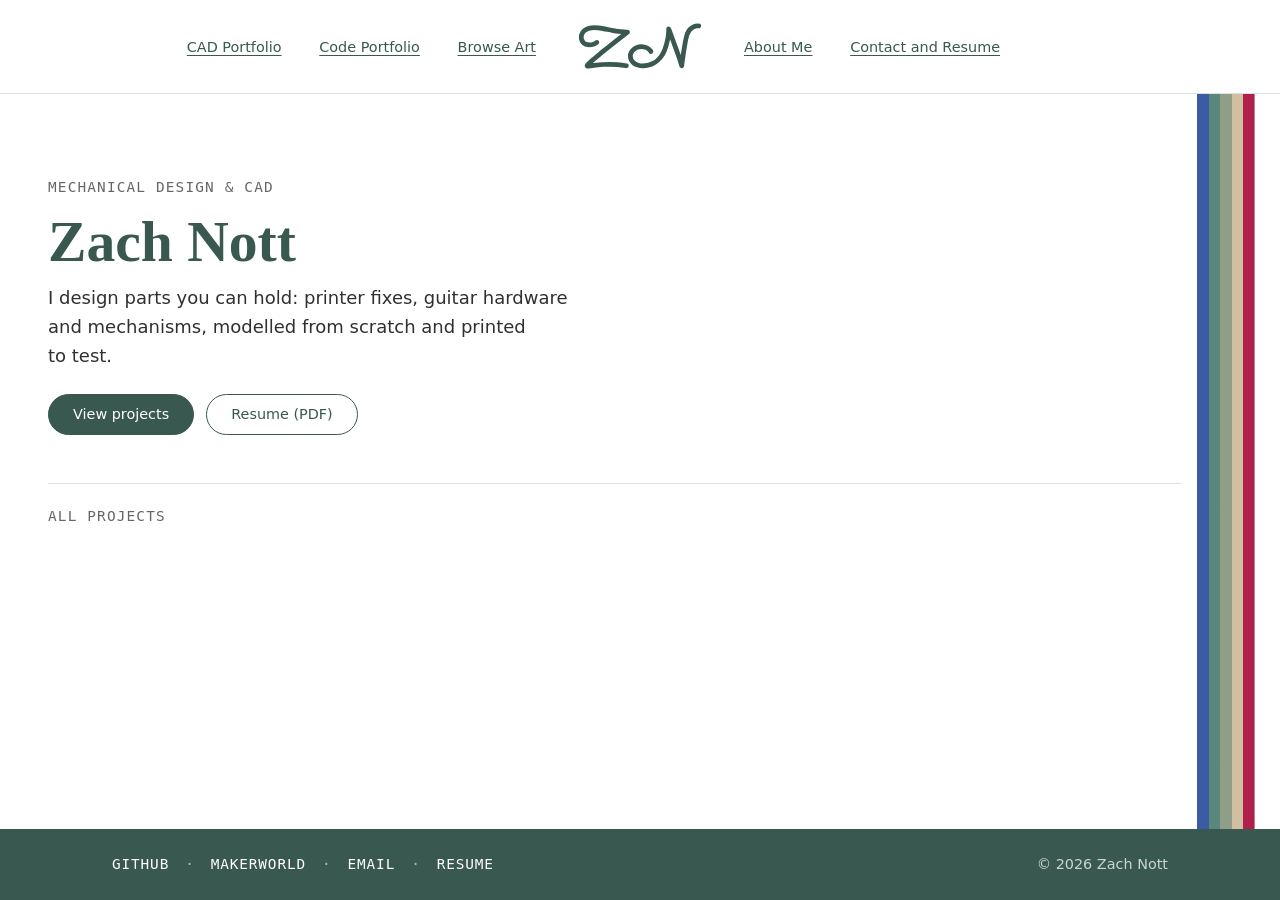
==== index.html @ ada39b6e "style: declutter footer, CAD entries, theme drum and code cards (D50)" ====
<!DOCTYPE html>

<html lang="en">
    <head>
        <meta charset="UTF-8">
        <meta name="viewport" content="width=device-width, initial-scale=1.0">
        <!-- CONTENT: the tab title and the text search engines and link previews show -->
        <title>Zach Nott · Mechanical Design &amp; CAD</title>
        <meta name="description" content="Portfolio of Zach Nott: CAD models, 3D-printed parts and mechanisms, from first sketch to printed part.">
        <!-- Staging (L1, D47): search engines skip the site until launch. Removing this line IS the launch (L3) -->
        <meta name="robots" content="noindex">
        <!-- The five stripes; an SVG icon stays sharp at any size and switches to greys in dark mode -->
        <link rel="icon" href="favicon.svg" type="image/svg+xml">
        <link rel="stylesheet" href="css/styles.css">
        <link rel="stylesheet" href="css/cardyles.css">
        <link rel="stylesheet" href="css/homyles.css">
        <script src="js/script.js" defer></script>
        <!-- datacript.js before homcript.js: deferred scripts run in this order -->
        <script src="js/datacript.js" defer></script>
        <script src="js/homcript.js" defer></script>
        <!-- No defer on purpose: it sets the saved theme before the page is drawn (no white flash) -->
        <script src="js/themcript.js"></script>
    </head>

    <body class="thehomepage">

        <div id="page" class="site">
            <a class="skip-link screen-reader-text" href="#content">Skip to content</a>
            <!-- Same header in index.html, projects.html, aboutme.html, contact.html, code.html and art.html: change all six together -->
            <header id="topbranch" class="site-header">
                <div class="site-branding">
                </div>

                <nav id="site-nav" class="main-nav wrapper" aria-label="Main">
                    <!-- Mobile menu button: hidden until js/script.js runs, so without JS the links just stay visible -->
                    <button id="menu-toggle" class="menu-toggle" type="button" aria-expanded="true" hidden>
                        <span aria-hidden="true">&#9776;</span> <span class="menu-word">Menu</span>
                    </button>

                    <!-- Left Side Of Header -->
                    <div class="header-column-left">
                        <ul class="header-left-list">
                            <li class="header-left-item" id="item-cad">
                                <a class="menu-link" href="projects.html">CAD Portfolio</a></li>
                            <li class="header-left-item" id="item-code">
                                <a class="menu-link" href="code.html">Code Portfolio</a></li>
                            <li class="header-left-item" id="item-art">
                                <a class="menu-link" href="art.html">Browse Art</a></li>
                        </ul>
                    </div>

                    <!-- Center Of Header -->
                    <!-- The logo is the Home link, so its alt text names where it goes, not what it looks like -->
                    <div class="header-column-center">
                        <a href="index.html" class="size-spacing-style-logo" aria-current="page">
                            <span class="header-center-logo-original-container">
                                <!-- The logo is one file: replace assets/images/logo.svg to change it on every page.
                                     width/height reserve its space while it loads -->
                                <img src="assets/images/logo.svg" alt="Home" width="128" height="48">
                            </span>
                        </a>
                    </div>

                    <!-- Right Side Of Header -->
                    <div class="header-column-right">
                        <div class="inner-menu">
                            <div id="primary-nav" class="menu-wrap">
                                <ul class="menu-horizontal">
                                    <li class="header-right-item" id="item-about">
                                        <a class="menu-link" href="aboutme.html">About Me</a></li>
                                    <li class="header-right-item" id="item-contact">
                                        <a class="menu-link" href="contact.html">Contact and Resume</a></li>
                                    <!-- Hidden until The Laboratory is a real page (R1, owner 2026-11-07). Remove "hidden" to bring it back -->
                                    <li class="header-right-item mega-menu-item" id="item-lab" hidden>
                                        <a class="menu-link" href="thelab.html">The Laboratory</a>
                                        <!-- Phone-only toggle for the Lab links: hidden until js/script.js runs, like the Menu button.
                                             It must come before the list, because the CSS "~" only reaches later siblings -->
                                        <button class="submenu-toggle" type="button" aria-expanded="true" aria-label="Laboratory links" hidden><span aria-hidden="true">&#9656;</span></button>
                                        <ul class="mega-sub-menu">
                                            <li class="mega-menu-item"><a class="menu-link" href="#">Electronics and Circuitry</a></li>
                                            <li class="mega-menu-item"><a class="menu-link" href="#">Computer Design and Code</a></li>
                                            <li class="mega-menu-item"><a class="menu-link" href="#">Physical Realm and CAD</a></li>
                                            <li class="mega-menu-item"><a class="menu-link" href="#">The AI Abode</a></li>
                                            <li class="mega-menu-item"><a class="menu-link" href="#">In Works</a></li>
                                            <li class="mega-menu-item"><a class="menu-link" href="#">Complete Projects</a></li>
                                            <li class="mega-menu-item"><a class="menu-link" href="#">Research Topics</a></li>
                                        </ul>
                                    </li>
                                </ul>
                            </div>
                        </div>
                    </div>
                </nav>
                <!-- Theme picker: the dimmer (js/themcript.js, task 1.14, D35, D38). A white drum, at least a third
                     of the screen wide, with the sun and moon printed on it. Turning it is a smooth dimmer: the stripes,
                     stars and footer blend with it, and the page switches between Day and Night at halfway (D37).
                     Tap, Enter or Space: Auto -> Day -> Night. Drag or flick: turn it. Left/Right arrows: a tenth; Home/End: the ends.
                     Hidden until the script runs; without JS the site just follows the OS.
                     The look is the THEME DIMMER section of styles.css; the script draws the ridges and moves the sun and moon.
                     Swap the sun and moon <svg> art for the pixel sprites later (each is drawn around 0,0) -->
                <button id="theme-drum" class="theme-drum" type="button" hidden>
                    <span class="drum" aria-hidden="true">
                        <svg class="drum-face" viewBox="0 0 144 40" width="144" height="40" focusable="false">
                            <g class="drum-ridges"></g>
                            <g class="drum-body drum-sun">
                                <path class="sun-rays" d="M0 -12v3M0 9v3M-12 0h3M9 0h3M-8.5 -8.5l2.1 2.1M6.4 6.4l2.1 2.1M-8.5 8.5l2.1 -2.1M6.4 -6.4l2.1 -2.1"/>
                                <circle class="sun-disc" r="6.5"/>
                            </g>
                            <g class="drum-body drum-moon">
                                <circle class="moon-disc" r="9"/>
                                <circle class="moon-crater" cx="-2.8" cy="-2.8" r="2.2"/>
                                <circle class="moon-crater" cx="3.2" cy="2.2" r="1.6"/>
                                <circle class="moon-crater" cx="-1.6" cy="4.4" r="1.1"/>
                            </g>
                        </svg>
                    </span>
                    <span class="theme-tag"><span class="theme-name">Auto</span><span class="screen-reader-text"> theme. Press for the next theme</span></span>
                </button>
            </header>

            <!-- Landmarks: screen readers can jump straight to main or footer. The skip link targets #content -->
            <main id="content" class="site-main wrapper">

                <!-- HERO (task 2.0a): who, what, and where to go next, in the first screen.
                     Two columns on wide screens (text | featured card), one column on phones -->
                <section class="home-hero">
                    <div class="hero-text">
                        <!-- CONTENT: your field, your name, and one line about what you make -->
                        <p class="hero-label retro-label">Mechanical design &amp; CAD</p>
                        <h1 class="hero-name">Zach Nott</h1>
                        <p class="hero-line">I design parts you can hold: printer fixes, guitar hardware and mechanisms, modelled from scratch and printed to test.</p>
                        <div class="hero-buttons">
                            <a class="hero-button is-primary" href="projects.html">View projects</a>
                            <!-- Opens the resume PDF in the browser's viewer (no download attribute: a quick look
                                 is what a visitor wants here; the contact page's button saves it) -->
                            <a class="hero-button" href="assets/docs/zachery-nott-resume.pdf">Resume (PDF)</a>
                        </div>
                    </div>

                    <!-- FEATURED: the card stack (task 2.0c). js/homcript.js builds one Blueprint card for
                         each project with "featured": true in data/projects.json (D26), up to 3.
                         `hidden` until the script fills it: without JS the hero is just the text column -->
                    <div class="featured-slot" hidden>
                        <div class="card-stack"></div>
                        <div class="stack-controls">
                            <!-- aria-atomic: when the name changes, screen readers read the whole line.
                                 aria-live is added by the script AFTER the first fill, so page load stays quiet -->
                            <p class="featured-caption" aria-atomic="true">Featured: <b class="featured-name"></b></p>
                            <!-- Keyboard and screen-reader way to swap cards (back cards are mouse-only shortcuts) -->
                            <button class="stack-next" type="button" hidden>Next card</button>
                        </div>
                    </div>
                </section>

                <!-- CATALOG: every project as a tile: picture, name, one meta line (sleek pass, like dazprojects).
                     A <ul> lets screen readers announce "list, 3 items". Each project's name is an <h3>
                     link; the images have alt="" because that heading already names the project -->
                <section class="home-catalog" aria-labelledby="catalog-heading">
                    <!-- Declutter (2026-11-23, D50): the "View projects" link that sat beside this label went;
                         the hero's button already goes there, and every tile links to its own entry -->
                    <div class="catalog-head">
                        <h2 id="catalog-heading" class="catalog-heading retro-label">All projects</h2>
                    </div>
                    <!-- CONTENT: projects live in data/projects.json (D26). js/homcript.js fills this list,
                         one <li> per project, so there is nothing to type here -->
                    <ul id="catalog-grid" class="catalog-grid" role="list"></ul>
                    <noscript>
                        <p class="catalog-note">The catalog needs JavaScript. <a href="projects.html">Open the CAD portfolio</a>.</p>
                    </noscript>
                </section>
            </main>

            <!-- The footer is the full-width pine band; .footer-inner keeps the content lined up with the page -->
            <footer class="site-footer">
                <div class="footer-inner wrapper">
                    <!-- Same footer in all six pages: change them together.
                         Declutter (D-a, 2026-11-23): only what the header doesn't already give you,
                         the outside links and the © line. The name and the page list were the header twice.
                         Phones: two labelled groups; from 40rem one row, links left and © right (css/styles.css, FOOTER).
                         Every link uses the same pattern: to fill one in, change only its href (and text) -->
                    <!-- Two groups in one wrapper: side by side on phones, one dotted row on wider screens -->
                    <div class="footer-extras">
                        <!-- The owner's profiles on other sites -->
                        <div class="footer-group">
                            <p class="footer-label">Elsewhere</p>
                            <ul class="footer-list">
                                <li class="footer-item"><a class="footer-link" href="https://github.com/OopsieLazy">GitHub</a></li>
                                <li class="footer-item"><a class="footer-link" href="https://makerworld.com/en/@Azuya_1500">MakerWorld</a></li>
                            </ul>
                        </div>
                        <!-- Email and Resume go to the contact page (2.2), which keeps the address out of
                             the HTML: a plain mailto: here would be scraped by spam bots -->
                        <div class="footer-group">
                            <p class="footer-label">Get in touch</p>
                            <ul class="footer-list">
                                <li class="footer-item"><a class="footer-link" href="contact.html#email">Email</a></li>
                                <li class="footer-item"><a class="footer-link" href="contact.html#resume">Resume</a></li>
                            </ul>
                        </div>
                    </div>
                    <p class="footer-copy">&copy; 2026 Zach Nott</p>
                </div>
            </footer>
        </div>
    </body>

</html>


<!-- Needs Ideation: what i want to show, projects, about me, styling, cv download, and etc -->
---- css/styles.css ----
/* =========================================================
   FONTS: self-hosted (D12), so visitors never contact Google
   Paths are relative to THIS css file, hence the ../
   Variable fonts: one file holds every weight in the range
   font-display: swap shows fallback text right away instead of invisible text
   ========================================================= */
@font-face {
  font-family: "Cinzel";
  src: url("../assets/fonts/cinzel-latin-wght-normal.woff2") format("woff2");
  font-weight: 400 900;
  font-style: normal;
  font-display: swap;
}
@font-face {
  font-family: "Instrument Sans";
  src: url("../assets/fonts/instrument-sans-latin-wght-normal.woff2") format("woff2");
  font-weight: 400 700;
  font-style: normal;
  font-display: swap;
}
@font-face {
  font-family: "Instrument Sans";
  src: url("../assets/fonts/instrument-sans-latin-wght-italic.woff2") format("woff2");
  font-weight: 400 700;
  font-style: italic;
  font-display: swap;
}
@font-face {
  font-family: "JetBrains Mono";
  src: url("../assets/fonts/jetbrains-mono-latin-wght-normal.woff2") format("woff2");
  font-weight: 100 800;
  font-style: normal;
  font-display: swap;
}
@font-face {
  font-family: "Silkscreen";
  src: url("../assets/fonts/silkscreen-latin-400-normal.woff2") format("woff2");
  font-weight: 400;
  font-style: normal;
  font-display: swap;
}

/* =========================================================
   DESIGN TOKENS: the one place to restyle the whole site
   Palette: white with Japanese-inspired greens (D19, after dazprojects.com)
   WCAG AA: text needs 4.5:1, borders, focus rings and icons need 3:1.
   Contrast is noted as day / night against the page background
   ========================================================= */
:root {
  /* Two themes (D22): Day and Lantern (night). A third, Moss, was removed (D36).
     color-scheme tells the browser which themes we support; light-dark(day, night)
     then picks a value from the visitor's OS setting, so night = Lantern.
     Bonus: scrollbars and form controls turn dark at night for free */
  color-scheme: light dark;

  /* Palette: named colors, the SAME in every theme.
     Pages don't use these directly; the role colors below and the stripes do */
  --color-pine: #385850;       /* deep pine */
  --color-jade: #59877D;       /* jade */
  --color-jade-deep: #496962;  /* muted deep jade */
  --color-sage: #909E87;       /* sage, decoration only (2.8:1 on white, never text) */
  --color-sand: #D0C0A0;       /* sand, decoration only (1.8:1 on white, never text) */
  --color-sand-tint: #E8E0D0;  /* half sand, half white */
  --color-gunjo: #3B5BA5;      /* gunjō ultramarine */
  --color-kamenozoki: #A5DEE4; /* kamenozoki, pale jar blue */
  --color-beni: #B0204C;       /* beni (safflower) pink, decoration only */
  --color-chochin: #FF7A59;    /* chōchin, paper-lantern red-orange: Lantern's highlight */
  --color-akabeni: #7A2430;    /* akabeni, deep lantern red: WAS Lantern's footer band until 2026-11-15 (now --color-ai, D41). Unused, kept for reference */
  --color-cinnamon: #F5C07B;   /* Cinnamon Buff (Sanzo Wada's color dictionary): the theme drum's sun */
  --color-washi: #F4F1E8;      /* washi paper: the unlit theme lantern */
  --color-sumi: #1F1F1F;       /* sumi ink black: shadows and lines on the theme dimmer */
  --color-paper: #FFFFFF;      /* plain white: the theme dimmer's surface by day */
  --color-blueprint: #1D3F7A;  /* blueprint paper: the trading cards (homyles.css) */
  --color-blueprint-ink: #EAF2FF; /* blueprint linework and text: 9.1:1 on blueprint */
  --color-tokiwa: #007B43;     /* tokiwa, evergreen: the "live" status dot by day */
  --color-yamabuki-deep: #A86F00; /* deep yamabuki gold: "in progress" by day (brighter yellows fail on pale paper) */
  --color-cardstock: #FBF7EC;  /* cream index-card stock: the Code page cards, the same in both themes (ink 12.3, muted 5.4, amber 4.0) */
  --color-ai: #1F3F5F;         /* ai indigo: WAS the night footer (D41, 11-15) until the greyscale night (D43). Unused, kept for reference */
  --color-dusk-day: #ECECEC;   /* light grey: the page just before halfway on the dimmer (D41, D43). Grey text 4.9 */
  --color-dusk-night: #262626; /* lifted charcoal: the page just after halfway (D41, D43). Grey text 6.0 */
  --color-charcoal: #1A1A1A;   /* the footer band at night (D43). White text 17.4 */

  /* Roles: what each color is FOR. light-dark(Day, Night).
     Day = white pages, pine as the one brand colour. Night = a greyscale gallery (owner, 2026-11-15,
     D43, after comparing with dazprojects): near-black page, white text and links, no colour except
     the objects on it (cards, pictures, status dots, stripes fading to grey). The night theme's code
     name stays "lantern" (D35); it was a rainy Japanese street until D43 */
  /* Page background: white / near-black at the ends of the dimmer. Between them it DRIFTS
     toward dusk (D41), so the whole slide moves, not just the stripes: the Day side goes
     white -> --color-dusk-day as --dim goes 0 -> 0.5; the Night side goes --color-dusk-night ->
     #121212 as --dim goes 0.5 -> 1. It still flips at halfway (D37: text has to switch), but the
     flip is smaller and crossfades. Each dusk colour is as far as text contrast allows.
     min()/max() clamp --dim to that side's half; "* 200%" turns half a slide into 0-100%.
     OKLab, not OKLCH: white has no hue, so an OKLCH mix had an undefined hue that the browser
     drew as hue 0 (a pink tint). OKLab has no hue angle at all, so greys stay grey */
  --color-bg: light-dark(
    color-mix(in oklab, #FFFFFF, var(--color-dusk-day) calc(min(var(--dim), 0.5) * 200%)),
    color-mix(in oklab, #121212, var(--color-dusk-night) calc((1 - max(var(--dim), 0.5)) * 200%)));
  --color-surface: light-dark(#F7F5F0, #1C1C1C);    /* panels and cards: washi off-white / charcoal */
  --color-ink: light-dark(#303030, #EDEDED);        /* main text: 13.2 / 16.0 */
  --color-muted: light-dark(#666666, #A3A3A3);      /* captions, secondary text: 5.7 / 7.4 */
  --color-line: light-dark(#DFDFDF, #2E2E2E);       /* hairlines (decoration) */
  --color-accent: light-dark(var(--color-pine), #F5F5F5);              /* links, headings: 7.8 / 17.2 */
  --color-highlight: light-dark(var(--color-jade), #BDBDBD);           /* underlines, rings, markers: 4.05 (not small text) / 10.0 */
  /* Header band: white with a hairline under it (D43, like dazprojects); was sand by day, starry asphalt by night */
  --color-header-bg: light-dark(#FFFFFF, #161616);  /* accent text on it: 7.8 / 16.6 */
  /* Footer: follows the dimmer from pine (Day) to charcoal (Night), D38 + D43. Mixed in OKLab:
     pine to a neutral grey needs no hue path (the indigo it replaced was mixed in OKLCH so it passed
     through teal). Night was akabeni red, then ai indigo (D41). White text passes all the way */
  --color-footer-bg: color-mix(in oklab, var(--color-pine), var(--color-charcoal) calc(var(--dim) * 100%));
  --color-on-footer: #FFFFFF;            /* footer text: 7.8 / 17.4 */

  /* Project status dots (Code page, R3). Graphics need 3:1 (WCAG 1.4.11); numbers are on --color-surface.
     Each status also has its own SHAPE (filled, half, ring), so colour is never the only clue */
  --color-status-live: light-dark(var(--color-tokiwa), #6CC48A);              /* green: 4.9 / 8.0 */
  --color-status-wip: light-dark(var(--color-yamabuki-deep), var(--color-cinnamon)); /* amber: 3.9 / 10.3 */
  --color-status-archived: var(--color-muted);                                 /* grey ring: 5.3 / 6.8 */

  /* The active (hovered or focused) word: only color + fake bold change (D20).
     At night the words are already white, so the fake bold does the work */
  --color-active: light-dark(var(--color-gunjo), #FFFFFF);            /* most links: 6.5 / 18.7 */
  --color-active-menu: light-dark(var(--color-jade-deep), #FFFFFF);   /* header menu: 6.0 on white / 18.1 */
  --color-active-footer: light-dark(var(--color-kamenozoki), #FFFFFF); /* on the footer band: 5.3 / 17.4 */

  /* The neon glow around active words belonged to the rainy-street night; the greyscale night
     has none (D43). Kept as a token, so --faux-bold below doesn't change */
  --color-glow: transparent;

  /* Fake bold: a hairline shadow on each side of the letters. Real font-weight
     makes the word wider and shoves its neighbors sideways; this doesn't.
     The third, blurred shadow is the night glow (invisible by day) */
  --faux-bold: 0.04em 0 0 currentColor, -0.04em 0 0 currentColor, 0 0 0.6em var(--color-glow);

  /* Fonts: every stack ends in fallbacks in case a file fails to load */
  --font-display: "Cinzel", "Trajan Pro", Georgia, serif;
  --font-body: "Instrument Sans", system-ui, "Segoe UI", Roboto, sans-serif;
  --font-mono: "JetBrains Mono", ui-monospace, Consolas, monospace;
  --font-pixel: "Silkscreen", "Courier New", monospace;
  --tracking-caps: 0.08em;   /* letter spacing for the small mono CAPITALS labels: capitals set tight look cramped */

  /* Motion: how long hovers and moves take. Every transition uses one of these,
     so the whole site feels like it moves at one pace */
  --speed-fast: 150ms;   /* small responses: a hover lift, a fade, the ▸ arrow turning */
  --speed: 300ms;        /* most transitions: theme crossfade, picture zoom, frames settling */
  --speed-slow: 450ms;   /* big moves: the home card stack shuffling */

  /* Fluid type scale: clamp(min, preferred, max) grows smoothly with screen width,
     so no media queries are needed just to resize text */
  --step--2: clamp(0.72rem, 0.7rem + 0.1vw, 0.78rem);   /* chips, tags, tiny labels: never under 11.5px (R1's 11px floor) */
  --step--1: clamp(0.83rem, 0.8rem + 0.15vw, 0.9rem);   /* small print, captions */
  --step-0: clamp(1rem, 0.95rem + 0.25vw, 1.125rem);    /* body text */
  --step-1: clamp(1.2rem, 1.1rem + 0.5vw, 1.45rem);     /* small headings */
  --step-2: clamp(1.45rem, 1.25rem + 0.9vw, 1.9rem);    /* section headings */
  --step-3: clamp(1.75rem, 1.4rem + 1.6vw, 2.6rem);     /* page title (h1) */
  --step-4: clamp(2.1rem, 1.5rem + 2.8vw, 3.6rem);      /* hero / museum sign */

  /* Spacing scale: use these for margin, padding and gap instead of random numbers */
  --space-1: 0.25rem;  /*  4px */
  --space-2: 0.5rem;   /*  8px */
  --space-3: 0.75rem;  /* 12px */
  --space-4: 1rem;     /* 16px */
  --space-5: 1.5rem;   /* 24px */
  --space-6: 2rem;     /* 32px */
  --space-7: 3rem;     /* 48px */
  --space-8: 4rem;     /* 64px */

  /* Layout */
  --measure: 65ch;         /* comfortable reading width for paragraphs */
  --content-max: 72rem;    /* widest the page content gets (~1152px) */
  --gutter: clamp(var(--space-4), 5vw, var(--space-7));  /* side padding of .wrapper: 16px on phones, up to 48px */
  --radius: 4px;           /* small, crisp corners to keep it minimal */
  --radius-soft: 6px;      /* photos and floating panels: About's pictures, the profile card popover */
  --radius-pill: 999px;    /* fully round ends (the outline buttons): any value over half the height works */
  --logo-size: var(--space-7);  /* header logo height, 48px; its width follows the logo file's shape */
  --golden: 1.618;         /* φ, the golden ratio: used for spacing that should feel "just right" */
  /* The theme dimmer under the logo (THEME DIMMER below, D35, D38). Tune it here.
     Owner, 2026-11-10: wider, and further from the header band */
  --drum-width: max(6rem, 8vw);       /* how wide the drum is. Declutter (D-d, 2026-11-23): it was the loudest thing above
                                         every page title (max(7rem, 12vw) after D43, max(11rem, 45vw) before). Height stays:
                                         themcript.js draws the face 40 units tall, so a shorter drum would squash it */
  --drum-height: 2.5rem;              /* how tall (40px) */
  --drum-gap: var(--space-3);         /* space between the header band and the drum (space-4 until D-d, 4px before that) */
  --drum-tag-gap: 2px;                /* drum to its "Auto / Day / Night" label */
  --drum-tag-size: 0.625rem;          /* the label's font size (10px) */
  /* Everything that hangs below the header: gap + drum + label (its line is 1.2 × its size) */
  --drum-stack: calc(var(--drum-gap) + var(--drum-height) + var(--drum-tag-gap) + var(--drum-tag-size) * 1.2);

  /* Where every page's content starts below the header (owner's pick B, 2026-11-08):
     60px on phones, growing smoothly to 80px on wide screens. It's a design value of its own,
     NOT measured from the lantern, and the drum must fit inside it (D34). The max() is a
     guard: if the drum tokens above grow, the page moves down with them (drum + a 16px
     breathing gap) instead of the drum running into the page title */
  --page-top: max(clamp(3.75rem, 2.5rem + 2.5vw, 5rem), var(--drum-stack) + var(--space-4));

  /* 3D displays: the CAD carousel (projyles.css), later the spin reel (3.7).
     Ring tilt = the spinning-coin view: how far the ring tips toward you.
     0deg = flat, edge-on. Negative = seen from above (back figures show above the front);
     positive = seen from below. Tried: -8 subtle, -12, -14 (picked), -20 strong */
  --ring-tilt: -14deg;
  /* Camera distance: the original carousel's 1000px. A fixed length (not scaled with the ring)
     keeps the strong perspective lines that make the carousel work (owner, 2026-11-05).
     Smaller = camera closer = stronger perspective */
  --ring-perspective: 1000px;

  /* (--salon-tilt / --salon-nudge, the tilted art frames, went with the Art grid, R4e / D48) */
}

/* Theme picked with the toggle (task 1.14). js/themcript.js sets data-theme on <html>.
   No attribute = follow the OS (Day or Lantern). Forcing color-scheme makes
   every light-dark() above pick the matching side */
:root[data-theme="day"] { color-scheme: light; }
:root[data-theme="lantern"] { color-scheme: dark; }

/* PRINT (and "Save as PDF"): always the Day colours, whatever theme is picked.
   Dark pages waste ink and print badly. Forcing color-scheme: light makes every
   light-dark() pick its Day side; :root[data-theme] matches as strongly as the
   Lantern rule above and comes later, so it wins */
@media print {
  :root,
  :root[data-theme] { color-scheme: light; }
}

/* =========================================================
   RESET: smooth out browser defaults so every page starts level
   Kept small on purpose: only fixes we actually need
   ========================================================= */

/* width now includes padding and border, so "width: 50%" really means 50% */
*,
*::before,
*::after {
  box-sizing: border-box;
}

/* Browsers add margins to body, headings, p, figure...; we set spacing ourselves with --space-* */
* {
  margin: 0;
}

/* Media never overflows its container, and sits on its own line (no gap under images) */
img,
picture,
svg,
video {
  display: block;
  max-width: 100%;
  height: auto;
}

/* Form controls don't inherit fonts by default, which looks off next to the body text */
input,
button,
textarea,
select {
  font: inherit;
}

/* =========================================================
   BASE TYPOGRAPHY: the tokens first show up on the page here
   ========================================================= */
body {
  min-height: 100vh;
  background-color: var(--color-bg);
  color: var(--color-ink);
  font-family: var(--font-body);
  font-size: var(--step-0);
  line-height: 1.6;                /* airy body text is easier to read */
  -webkit-font-smoothing: antialiased;
}

h1,
h2,
h3 {
  color: var(--color-accent);      /* pine headings: color in the page, not only in links */
  line-height: 1.2;               /* big text needs less line gap than body text */
  text-wrap: balance;              /* evens out line lengths in multi-line headings */
}

/* Daz pass X2 (D44): only the page title wears Cinzel, so one thing on the page stands out.
   Section headings use the body font. Headings that want Cinzel (the CAD entry titles)
   ask for it by class */
h1 { font-family: var(--font-display); }
h2,
h3 { font-family: var(--font-body); }

h1 { font-size: var(--step-3); }
h2 { font-size: var(--step-2); }
h3 { font-size: var(--step-1); }

p {
  max-width: var(--measure);       /* ~65 characters per line, comfortable to read */
  text-wrap: pretty;               /* avoids a lonely last word on its own line */
}

a {
  color: var(--color-accent);
  text-underline-offset: 0.2em;    /* underline sits below descenders (g, y, p) */
}

/* Only the underline changes (jade by day, orange at night): jade text would fail contrast, a line doesn't */
a:hover {
  text-decoration-color: var(--color-highlight);
}

/* Keyboard focus only (mouse clicks don't trigger :focus-visible).
   Buttons and other controls get a pine ring */
:focus-visible {
  outline: 2px solid var(--color-accent);
  outline-offset: 2px;
}

/* Links: no box, the word itself changes color (gunjō blue by day, white at night) and turns bold.
   The footer swaps in the pale kamenozoki blue, because gunjō would vanish on pine */
a:focus-visible {
  outline: none;
  color: var(--color-active);
  text-shadow: var(--faux-bold);
}

code,
pre {
  font-family: var(--font-mono);
}

/* The only section divider: a sage hairline (no shadows or boxes) */
hr {
  border: 0;
  border-top: 1px solid var(--color-sage);
  margin-block: var(--space-7);
}

/* Retro label (was 2.7, owner's call in R1): the small typewriter caps used over
   headings and sections, like the labels on a drawing or a museum case.
   One shared class instead of the same five lines in every page's CSS.
   Each page adopts it in its refinement task (R1 Home first) */
.retro-label {
  font-family: var(--font-mono);
  font-size: var(--step--1);
  font-weight: 400;
  color: var(--color-muted);
  letter-spacing: var(--tracking-caps);
  text-transform: uppercase;
}

/* =========================================================
   ACCESSIBILITY HELPERS
   ========================================================= */

/* Hidden from sight but still read by screen readers and reachable with Tab.
   display: none or visibility: hidden would remove it for everyone, keyboard included */
.screen-reader-text {
  position: absolute;
  width: 1px;
  height: 1px;
  overflow: hidden;
  clip-path: inset(50%);   /* trims the 1px box down to nothing */
  white-space: nowrap;     /* stops screen readers from reading the words squashed together */
}

/* The skip link reappears in the top-left corner when it gets keyboard focus */
.skip-link:focus {
  top: var(--space-2);
  left: var(--space-2);
  z-index: 100;            /* sits above the header */
  width: auto;
  height: auto;
  padding: var(--space-2) var(--space-4);
  clip-path: none;
  background-color: var(--color-surface);
  color: var(--color-ink);
  border-radius: var(--radius);
}

/* =========================================================
   LAYOUT: one centered, minimal column (D17)
   Mobile-first: base styles are for phones, and min-width queries add to them
   Breakpoints: 40rem (~640px, tablet) and 64rem (~1024px, desktop).
   They're typed out because var() doesn't work inside @media conditions
   ========================================================= */

/* Reusable column: add class="wrapper" to anything that should line up with the page */
.wrapper {
  width: 100%;                     /* needed because auto margins in a flex column would shrink it */
  max-width: var(--content-max);   /* stops lines getting too wide on big screens */
  margin-inline: auto;             /* centers it (inline = left and right) */
  padding-inline: var(--gutter);
}

/* Flex column on the page wrapper: main grows to fill the space, so the footer stays at the bottom */
.site {
  display: flex;
  flex-direction: column;
  min-height: 100dvh;              /* dvh = the visible height on phones, minus the browser's address bar */
}

/* The top is the same on every page (--page-top), so page files never add their own
   space above their first element. Only the bottom steps up with the screen */
.site-main {
  flex: 1;
  padding-top: var(--page-top);
  padding-bottom: var(--space-6);
}

@media (min-width: 40rem) {
  .site-main { padding-bottom: var(--space-7); }
}

@media (min-width: 64rem) {
  .site-main { padding-bottom: var(--space-8); }
}

/* =========================================================
   FOOTER: a full-width pine band with white text.
   The band is the <footer>; the content sits in .footer-inner.wrapper, so the
   color reaches the screen edges while the text lines up with the page.
   Declutter (D-a, 2026-11-23): it holds only what the header doesn't, the
   outside links and the © line. The name, tagline and page list were the
   header a second time. The band's colour stays: it ends the page.
   - Phones: the two labelled groups side by side, the © line under them
   - From 40rem: one row, the links on the left in small caps, © on the right
   ========================================================= */
.site-footer {
  background-color: var(--color-footer-bg);
  color: var(--color-on-footer);
  font-size: var(--step--1);
}

/* Phones: two columns, Elsewhere and Get in touch; the © line spans both */
.footer-inner {
  display: grid;
  grid-template-columns: 1fr 1fr;
  gap: var(--space-5);
  align-items: start;
  padding-block: var(--space-6);
}

.footer-copy {
  grid-column: 1 / -1;
  opacity: 0.75;                        /* quieter than the links; white at 75% is still 4.5+ on pine */
}

/* display: contents removes this wrapper's own box, so its two groups become
   grid items of .footer-inner. It only exists to group them for the wide layout */
.footer-extras {
  display: contents;
}

/* styles.css gives every <p> a reading width (65ch); the footer lays out its own lines */
.footer-inner p {
  max-width: none;
  margin: 0;
}

/* The small group names (Elsewhere, Get in touch), same feel as .retro-label.
   Two classes (0,2,0) beat ".footer-inner p" (0,1,1), so this margin wins the reset above */
.footer-inner .footer-label {
  margin-bottom: var(--space-3);
}

.footer-label {
  font-family: var(--font-mono);
  letter-spacing: var(--tracking-caps);
  text-transform: uppercase;
  opacity: 0.75;
}

/* Same reset as .header-left-list: no bullets or indent. One link per line on phones */
.footer-list {
  display: grid;
  gap: var(--space-2);
  margin: 0;
  padding: 0;
  list-style: none;
}

/* Tablet and desktop: one row. Links on the left, © on the right */
@media (min-width: 40rem) {
  .footer-inner {
    display: flex;
    flex-wrap: wrap;                    /* a narrow window drops © under the links instead of squeezing */
    justify-content: space-between;
    align-items: center;
    gap: var(--space-3) var(--space-5);
    padding-block: var(--space-5);
  }

  /* The group names aren't needed in one row, so they're hidden the
     screen-reader-text way: screen readers still hear "Elsewhere" etc. */
  .footer-label {
    position: absolute;
    width: 1px;
    height: 1px;
    overflow: hidden;
    clip-path: inset(50%);
    white-space: nowrap;
  }

  /* Elsewhere and Get in touch become one small row, split by dots */
  .footer-list,
  .footer-extras {
    display: flex;
    flex-wrap: wrap;
    gap: var(--space-2) var(--space-4);
  }

  .footer-extras {
    font-family: var(--font-mono);
    letter-spacing: 0.06em;
    text-transform: uppercase;
  }

  /* A dot before every link except the very first one. It's decoration from CSS,
     so screen readers skip it (content: "·" / "" sets its spoken text to nothing) */
  .footer-extras li + li::before,
  .footer-extras .footer-group + .footer-group li:first-child::before {
    content: "·" / "";
    margin-right: var(--space-4);
    opacity: 0.6;
  }
}

/* inherit = use the footer's white; underline only on hover keeps it quiet */
.footer-link {
  color: inherit;
  text-decoration: none;
}

/* Text stays white (pine text would vanish on the pine band); a sand underline appears */
.footer-link:hover {
  text-decoration: underline;
  text-decoration-color: var(--color-sand);
}

.footer-link:focus-visible,
.footer-link[aria-current="page"] {
  color: var(--color-active-footer);
}

/* =========================================================
   HEADER: the same markup is copied into every page.
   Order: frame, links, Menu button, Lab dropdown, then one phone block
   and one desktop block at the end, so every screen-size change for the
   header lives in one place.
   Use classes here, never a bare "header" selector: projects.html has a second
   <header> inside its article, and a bare selector would style that too
   ========================================================= */

/* ---------- Frame ---------- */

/* A full-width band (white by day, near-black at night, D43) with a hairline below. The band is the <header>;
   the nav inside carries .wrapper, so the color reaches the screen edges */
.site-header {
  position: relative;                  /* the theme dimmer hangs from this band (see THEME DIMMER) */
  padding-block: var(--space-4);
  background-color: var(--color-header-bg);
  border-bottom: 1px solid var(--color-line);   /* a hairline, like dazprojects (was sage, D43) */
}

/* Phone layout. Named grid areas: each part says where it goes by name,
   and the desktop block at the end rearranges the same names */
/* 1fr auto 1fr: two equal side columns keep the logo centered on the band (owner, R1),
   the Menu button sits in the right one and an empty "." cell balances it on the left */
.main-nav {
  display: grid;
  grid-template-columns: 1fr auto 1fr;
  grid-template-areas:
    ".     logo  toggle"
    "left  left  left"
    "right right right";
  align-items: center;
  column-gap: var(--space-4);
}

.header-column-center { grid-area: logo; }
.menu-toggle          { grid-area: toggle; justify-self: end; }
.header-column-left   { grid-area: left; }
.header-column-right  { grid-area: right; }

/* The logo is as tall as the slot, and its width follows its own shape (width: auto),
   so a square or wide replacement logo fits without changing this rule */
.header-column-center img {
  width: auto;
  height: var(--logo-size);
}

/* inline-block: an inline link around an image has no box of its own (only empty
   line fragments), so a focus ring has nothing to draw around. vertical-align: top
   stops it sitting on the text baseline, which would add a gap below the logo */
.size-spacing-style-logo {
  display: inline-block;
  vertical-align: top;
}

/* Links show keyboard focus by changing the text color, which can't change an image.
   So the logo link gets the ring back (a class plus :focus-visible beats a:focus-visible) */
.size-spacing-style-logo:focus-visible {
  outline: 2px solid var(--color-accent);
  outline-offset: 4px;
}

/* ---------- Links ---------- */

/* One step smaller than body text, like the dazprojects reference */
.menu-link {
  font-size: var(--step--1);
}

/* Hover and Tab: subtle like the footer, so only the color and fake bold change,
   with no background or extra line. Covers the top links, the dropdown and the phone
   menu (they all use .menu-link).
   "You are here" gets the same look: each page marks its own link with aria-current="page"
   in the HTML. Screen readers announce "current page", and styling the ATTRIBUTE (not a
   separate class) means the visible marker and the spoken one can never disagree */
.menu-link:hover,
.menu-link:focus-visible,
.menu-link[aria-current="page"] {
  color: var(--color-active-menu);
  text-shadow: var(--faux-bold);
}

/* No bullets or indent; the left and right lists share these rules */
.header-left-list,
.menu-horizontal {
  list-style: none;
  margin: 0;
  padding: 0;
}

/* Phones: one link per row, and the padding makes each row a big tap target */
/* The Lab link is hidden until the Lab exists (R1). The desktop block below gives
   .header-right-item a display value, which would beat the hidden attribute,
   so this rule says it again with a stronger selector (an id beats a class) */
#item-lab[hidden] {
  display: none;
}

.header-left-item,
.header-right-item {
  padding: var(--space-4);         /* was 15px: now on the spacing scale */
  white-space: nowrap;
}

/* ---------- Menu button (phones) ----------
   Both buttons start with the hidden attribute (see js/script.js).
   Never set display on them outside the desktop block, or hidden stops
   working and a dead button shows when JS is off */
.menu-toggle {
  min-height: var(--space-7);          /* 48px: a comfortable finger-sized target */
  padding-inline: var(--space-4);
  border: 1px solid var(--color-sage);
  border-radius: var(--radius);
  background: none;
  color: var(--color-ink);
  font-size: var(--step--1);
  cursor: pointer;
}

/* The narrowest phones can't fit the centered logo AND "☰ Menu" on both sides of it,
   so the button keeps only the ☰ icon (a 48px square) and the word is hidden the
   screen-reader-text way: still read aloud, so the button's name stays "Menu" */
@media (width < 24rem) {
  .menu-toggle {
    min-width: var(--space-7);
    padding-inline: 0;
  }

  .menu-word {
    position: absolute;
    width: 1px;
    height: 1px;
    overflow: hidden;
    clip-path: inset(50%);
    white-space: nowrap;
  }
}

/* ---------- Lab dropdown ----------
   Phones: a ▸ button folds the sub-links open and shut inside the Menu.
   Desktop: the sub-links float in a panel that opens on hover or keyboard focus */
.mega-sub-menu {
  list-style: none;
  margin: 0;
  padding-inline-start: var(--space-4);   /* indented under "The Laboratory" */
}

.mega-sub-menu li {
  padding-block: var(--space-2);
}

/* No underlines: a stack of them looked clunky */
.mega-sub-menu .menu-link {
  text-decoration: none;
}

.submenu-toggle {
  min-width: var(--space-7);           /* 48px tap target */
  min-height: var(--space-7);
  border: none;
  background: none;
  color: var(--color-ink);
  font-size: var(--step-2);            /* the ▸ character is drawn small, so size it up */
  cursor: pointer;
}

/* transform needs a box, and an inline span isn't one, hence inline-block */
.submenu-toggle span {
  display: inline-block;
  transition: transform var(--speed-fast);
}

/* Points down when open */
.submenu-toggle[aria-expanded="true"] span {
  transform: rotate(90deg);
}

/* ---------- Phones only: closed states ----------
   "~" means "any later sibling", so each button must come before what it hides.
   (width < 64rem) ends exactly where the desktop block begins */
@media (width < 64rem) {
  .menu-toggle[aria-expanded="false"] ~ .header-column-left,
  .menu-toggle[aria-expanded="false"] ~ .header-column-right,
  .submenu-toggle[aria-expanded="false"] ~ .mega-sub-menu {
    display: none;
  }
}

/* ---------- Desktop ---------- */
@media (min-width: 64rem) {
  /* 1fr auto 1fr: the logo column is only as wide as the logo, and the two sides
     split the rest equally, so the logo stays truly centered */
  .main-nav {
    grid-template-columns: 1fr auto 1fr;
    grid-template-areas: "left logo right";
    gap: var(--space-5);
  }

  /* Links sit in a row, the left ones pushed toward the logo */
  .header-column-left {
    text-align: right;
  }

  .header-left-item,
  .header-right-item {
    display: inline-block;
  }

  /* Hover and focus do the opening here, so no buttons */
  .menu-toggle,
  .submenu-toggle {
    display: none;
  }

  /* The panel measures its position from this li (its nearest positioned ancestor) */
  #item-lab {
    position: relative;
  }

  /* top: 100% puts the panel flush under the li. The li's own padding is
     part of the li, so the mouse never crosses a gap where :hover would end */
  .mega-sub-menu {
    display: none;
    position: absolute;
    top: 100%;
    left: 0;
    z-index: 10;                       /* above the page content */
    padding: var(--space-3) var(--space-5);
    background: var(--color-bg);
    border: 1px solid var(--color-sage);
    border-top: 3px solid var(--color-accent);   /* a pine strip, like a vintage label */
  }

  /* Tighter rows than on phones: a mouse doesn't need a finger-sized target */
  .mega-sub-menu li {
    padding-block: var(--space-1);
  }

  /* :focus-within = this li or anything inside it has focus, so tabbing
     through the sub-links keeps the panel open, and tabbing out closes it */
  #item-lab:hover .mega-sub-menu,
  #item-lab:focus-within .mega-sub-menu {
    display: block;
  }
}

/* =========================================================
   RETRO STRIPES: five straight 70s stripes down the right edge of every page,
   from the header band to the footer band.
   How: a striped background on the page wrapper (.site). The header and
   footer paint their own band colors on top, so the stripes only show in
   between and touch both bands. No image, no extra HTML, no positioning.
   The stripes scale with the screen (thin on phones), and the main content
   gets extra right padding so text never runs under them.
   To restyle: change --stripe (thickness) or the five colors below.
   By day they are the palette colors; turning the theme dimmer toward Night fades each
   one to a grey, light to dark (--stripe-1 to --stripe-5 below, D38, D43)
   ========================================================= */
:root {
  --stripe: clamp(0.25rem, 0.9vw, 0.75rem);   /* one stripe: 4px on phones, up to 12px */
  --loop-width: calc(5 * var(--stripe));
  --loop-inset: clamp(var(--space-2), 2vw, var(--space-6));   /* gap from the window edge: 8px on phones, up to 32px */

  /* Each stripe fades to a grey as the dimmer turns toward Night (owner, 2026-11-15, D43):
     the signature stays, but the night stays calm. Light to dark, so they still read as five
     stripes on the near-black page (the darkest, #3D3D3D, is 1.7:1: decoration, not text).
     OKLab: fading TO grey needs no hue path (the old inverted colours used OKLCH to stay vivid) */
  --stripe-1: color-mix(in oklab, var(--color-gunjo), #EDEDED calc(var(--dim) * 100%));
  --stripe-2: color-mix(in oklab, var(--color-jade), #BFBFBF calc(var(--dim) * 100%));
  --stripe-3: color-mix(in oklab, var(--color-sage), #8F8F8F calc(var(--dim) * 100%));
  --stripe-4: color-mix(in oklab, var(--color-sand), #636363 calc(var(--dim) * 100%));
  --stripe-5: color-mix(in oklab, var(--color-beni), #3D3D3D calc(var(--dim) * 100%));
}

/* Hard color stops (each color starts where the last one ends) make solid stripes, not a blend */
.site {
  background-image: linear-gradient(to right,
    var(--stripe-1) 0%  20%,
    var(--stripe-2) 20% 40%,
    var(--stripe-3) 40% 60%,
    var(--stripe-4) 60% 80%,
    var(--stripe-5) 80% 100%);
  background-size: var(--loop-width) 100%;
  background-position: right var(--loop-inset) top;   /* "right 8px" = 8px in from the right edge */
  background-repeat: no-repeat;
}

/* Keep text clear of the stripes. On wide screens the empty margin beside the
   column already does that, so the extra padding shrinks to the normal gutter:
   max() picks whichever is bigger, the normal gutter or
   "edge gap + stripes + a gap, minus the empty margin outside the column" */
.site-main {
  padding-right: max(
    var(--gutter),
    calc(var(--loop-inset) + var(--loop-width) + var(--space-4) - max(0px, (100vw - var(--content-max)) / 2))
  );
}

/* =========================================================
   THEME DIMMER: the theme picker (task 1.14, D35, D38, js/themcript.js).
   A white drum centred under the logo, compact since D43 (--drum-width),
   with the sun and moon printed on it. It turns smoothly like a dimmer:
   its position is --dim, from 0 (full Day) to 1 (full Night).
   What follows --dim smoothly: the drum itself, the 70s stripes (toward
   greys at night, D43) and the footer.
   What switches at halfway (D37): the page and the header, so every word
   stays readable. The script only sets --dim and data-theme
   ========================================================= */

/* --dim without the script, or in Auto: 0 by day, 1 when the OS is dark.
   An old saved Day or Night (before the dimmer) also gets its end.
   The script writes an exact level on <html> (style="--dim: 0.42"), which beats these */
:root { --dim: 0; }
@media (prefers-color-scheme: dark) { :root { --dim: 1; } }
:root[data-theme="day"] { --dim: 0; }
:root[data-theme="lantern"] { --dim: 1; }

/* Paper doesn't print dark: always the Day level on paper. !important is needed
   here (only here) because the script's level is written on <html> itself */
@media print { :root { --dim: 0 !important; } }

/* The page and header switch at halfway with a short crossfade instead of a jump */
@media (prefers-reduced-motion: no-preference) {
  body,
  .site-header {
    transition: background-color var(--speed) ease, color var(--speed) ease;
  }
}

/* A plain button underneath: Enter, Space, click and screen readers work for free.
   Never set display here, or the hidden attribute stops working (no JS = no dimmer) */
.theme-drum {
  /* "* 100%" turns the 0-1 level into the percentage color-mix() wants */
  --drum-surface: color-mix(in srgb, var(--color-paper), var(--color-sumi) calc(var(--dim) * 80%));
  --drum-line: color-mix(in srgb, var(--color-sumi), var(--color-washi) calc(var(--dim) * 100%));
  --drum-glow: transparent;            /* the lamp glow went with the greyscale night (D43); 0 to put it back: color-mix(in srgb, transparent, var(--color-chochin) calc(var(--dim) * 45%)) */

  position: absolute;
  top: 100%;                            /* just under the header band... */
  left: 50%;
  translate: -50% 0;                    /* ...and centred under the logo */
  z-index: 5;                           /* above the page, below the Lab dropdown (10) */
  padding: var(--drum-gap) 0 0;         /* the gap below the header band (token in :root) */
  border: 0;
  border-radius: var(--radius);
  background: none;
  color: inherit;
  cursor: grab;
  touch-action: none;                   /* a finger drag turns it instead of scrolling the page */
  user-select: none;                    /* dragging doesn't select the label */
  -webkit-user-select: none;            /* Safari still needs the prefix */
}

.theme-drum:active {
  cursor: grabbing;
}

.theme-drum:focus-visible {
  outline: 2px solid var(--color-active);
  outline-offset: 2px;
}

/* The drum: plain white (owner); its size is the --drum-* tokens in :root. The script reads
   its width and redraws the face to match, so it scales without stretching.
   Rounded top and bottom edges (border-radius 50% across, a few px down) read as a cylinder's rim */
.drum {
  position: relative;
  display: block;
  width: var(--drum-width);
  height: var(--drum-height);
  border-radius: 50% / 0.4rem;
  overflow: hidden;                     /* the sun and moon are cut off at the drum's edge */
  background: var(--drum-surface);
  box-shadow: 0 0 1rem var(--drum-glow);   /* glows a little as it dims, like a lamp */
}

/* Light on a round surface: a soft shade at both ends and a thin rim top and bottom.
   It lies OVER the sun and moon, so they dim by themselves as they turn away */
.drum::after {
  content: "";
  position: absolute;
  inset: 0;
  border-radius: inherit;
  background: linear-gradient(90deg,
    color-mix(in srgb, var(--color-sumi) 30%, transparent),
    transparent 15%, transparent 85%,
    color-mix(in srgb, var(--color-sumi) 30%, transparent));
  box-shadow:
    inset 0 1px 0 color-mix(in srgb, var(--color-sumi) 30%, transparent),
    inset 0 -1px 0 color-mix(in srgb, var(--color-sumi) 30%, transparent);
  pointer-events: none;
}

.drum-face {
  display: block;
  width: 100%;
  height: 100%;
}

/* The ridges: faint grooves that show the drum turning */
.drum-ridges line {
  stroke: var(--drum-line);
  stroke-width: 1;
}

/* Stand-in art until the pixel sprites (1.14c). Decoration only: aria-hidden on the drum */
.sun-rays    { fill: none; stroke: var(--color-chochin); stroke-width: 2; stroke-linecap: round; }
.sun-disc    { fill: var(--color-cinnamon); stroke: var(--color-chochin); stroke-width: 1.2; }
.moon-disc   { fill: var(--color-washi); stroke: var(--color-muted); stroke-width: 1; }
.moon-crater { fill: var(--color-sand-tint); }

/* The name under the drum: small mono capitals like a drawing label.
   "theme. Press for the next theme" is screen-reader-only text */
.theme-tag {
  display: block;
  margin-top: var(--drum-tag-gap);
  font-family: var(--font-mono);
  font-size: var(--drum-tag-size);
  line-height: 1.2;
  letter-spacing: 0.12em;
  text-transform: uppercase;
  text-align: center;
  color: var(--color-muted);
  white-space: nowrap;
}

/* (The NIGHT SKY stars on the header band, 2026-11-08, were removed for the greyscale night, D43.
   They're in git history: git log -S "NIGHT SKY") */
---- css/cardyles.css ----
/* Blueprint trading card (D25), shared by every page that shows one:
   the home card stack (homyles.css) and the About page profile card popover (aboutyles.css).
   Moved here from homyles.css in task 2.1, unchanged except the two additions
   marked "2.1" (.card-holder and the data-label footer labels).

   USING THE CARD: put it inside a .card-holder (or any element with
   container-type: inline-size that is exactly the card's width). See .card-holder below for why */

/* 2.1: the card's wrapper. Inside the card, cqi measures the CARD (the card is a container).
   But the card's OWN styles (its inset border rings and grid background) measure the
   nearest ANCESTOR container. Without one, cqi falls back to the viewport width and the
   border rings turn ~30px thick on a desktop. The home stack (.card-stack) already is
   such a container; any other page wraps the card in this */
.card-holder {
  container-type: inline-size;
}

/* =========================================================
   BLUEPRINT CARD: a CAD drawing sheet as a trading card.
   - 63:88 is the standard trading-card ratio
   - container-type makes the card a container, so cqi (1% of the card's
     width) scales every font and gap: the card looks the same at any size
   - palette colours only (pine, --color-blueprint*), chosen per theme by --card-paper below.
     The linework is the same pale ink on both: 6.9:1 on pine, 9.1:1 on blue
   - each part is placed with position: absolute and % of the card, like a print layout
   ========================================================= */
.bp-card {
  /* The card's paper colour, set in ONE place (owner's pick, D25): pine like the footer by day,
     blueprint blue at night. light-dark() follows color-scheme, so the night theme
     (Lantern, which forces "dark") gets the blue */
  --card-paper: light-dark(var(--color-pine), var(--color-blueprint));
  container-type: inline-size;
  position: relative;
  display: block;
  aspect-ratio: 63 / 88;
  border-radius: 2.5%;
  color: var(--color-blueprint-ink);
  font-family: var(--font-mono);
  text-decoration: none;
  /* Two thin line grids (horizontal + vertical) over the blueprint blue */
  background:
    linear-gradient(rgb(255 255 255 / 0.09) 1px, transparent 1px) 0 0 / 5cqi 5cqi,
    linear-gradient(90deg, rgb(255 255 255 / 0.09) 1px, transparent 1px) 0 0 / 5cqi 5cqi,
    var(--card-paper);
  /* Inset shadows draw the border: a solid line, a paper-coloured gap, then a faint inner line */
  box-shadow:
    0 0 0 0.5cqi var(--color-blueprint-ink) inset,
    0 0 0 2.2cqi var(--card-paper) inset,
    0 0 0 2.6cqi rgb(234 242 255 / 0.6) inset,
    0 10px 26px rgb(0 0 0 / 0.3);
  transition: transform var(--speed) ease;
}

.bp-card:hover {
  transform: translateY(-4px);
}

/* Same fix as the hero buttons: keep the card's own colour and show a ring */
.bp-card:focus-visible {
  outline: 2px solid var(--color-accent);
  outline-offset: 4px;
  color: var(--color-blueprint-ink);
  text-shadow: none;
}

@media (prefers-reduced-motion: reduce) {
  .bp-card {
    transition: none;
  }
}

.bp-card > * {
  position: absolute;
  left: 5%;
  right: 5%;
}

/* Title bar: tool | name | card number */
.card-top {
  top: 3.5%;
  height: 9%;
  display: flex;
  align-items: center;
  gap: 3cqi;
  padding: 0 3cqi;
  border-bottom: 0.4cqi solid var(--color-blueprint-ink);
}

.card-name {
  flex: 1;
  overflow: hidden;
  font-size: 4.8cqi;
  font-weight: 700;
  letter-spacing: var(--tracking-caps);
  text-align: center;
  text-overflow: ellipsis;             /* a very long name ends in "…" instead of breaking the bar */
  text-transform: uppercase;
  white-space: nowrap;
}

.card-tool,
.card-number {
  padding: 0.5cqi 1.2cqi;
  border: 0.3cqi solid var(--color-blueprint-ink);
  font-size: max(0.5rem, 3.2cqi);
  font-weight: 700;
}

/* Art window: dashed frame and two corner crop marks, like a drawing's viewport */
.card-art {
  top: 13.5%;
  height: 46%;
  overflow: hidden;
  outline: 0.3cqi dashed rgb(234 242 255 / 0.5);
  outline-offset: -2cqi;
}

.card-art img {
  width: 100%;
  height: 100%;
  object-fit: contain;
  padding: 4cqi 4cqi 4cqi 20cqi;       /* the left padding leaves room for the stat column */
}

.card-art::before,
.card-art::after {
  content: "";
  position: absolute;
  width: 6cqi;
  height: 6cqi;
  border: 0.5cqi solid var(--color-blueprint-ink);
}

.card-art::before { top: 0; left: 0; border-right: 0; border-bottom: 0; }
.card-art::after { bottom: 0; right: 0; border-left: 0; border-top: 0; }

/* Stat column down the left of the art */
.card-stats {
  position: absolute;
  top: 6%;
  bottom: 6%;
  left: 0;
  width: 17cqi;
  display: flex;
  flex-direction: column;
  justify-content: space-around;
  border-right: 0.3cqi solid rgb(234 242 255 / 0.6);
}

.card-stat {
  display: grid;
  justify-items: center;
  line-height: 1;
}

.card-icon { font-size: 5cqi; }
.card-stat b { font-size: 4.6cqi; }
.card-stat small {
  font-size: max(0.4375rem, 2.5cqi);
  letter-spacing: 0.05em;
  opacity: 0.85;
  text-transform: uppercase;
}

.card-type {
  top: 59.5%;
  height: 5.5%;
  display: flex;
  align-items: center;
  justify-content: center;
  border-block: 0.3cqi solid var(--color-blueprint-ink);
  font-size: max(0.5rem, 3cqi);
  letter-spacing: 0.1em;
  text-transform: uppercase;
}

.card-text {
  top: 65%;
  height: 22%;
  display: flex;
  flex-direction: column;
  gap: 1.5cqi;
  padding: 2.5cqi 4cqi;
  font-size: max(0.6875rem, 3.4cqi);   /* never below 11px, however small the card (H1) */
  line-height: 1.3;
}

.card-desc { font-family: var(--font-body); }
.card-flavor { font-style: italic; opacity: 0.8; }

/* READABLE ON SMALL CARDS (H1). Everything on the card scales with its width (cqi),
   so on a phone the text shrank to 6–7px. max(floor, scaled) picks whichever is bigger:
   big cards keep their proportions, small ones stop at a readable size.
   Bigger text needs room, so a narrow card drops its flavor line (the description stays).
   20rem = the width where the 11px floor takes over from 3.4cqi */
@container (width < 20rem) {
  .card-flavor { display: none; }
}

/* Footer = an engineering drawing's title block: REV | DIFFICULTY | DATE.
   The small labels come from ::before, so they're decoration, not content */
.card-foot {
  bottom: 3%;
  height: 9%;
  display: grid;
  grid-template-columns: 1fr 2fr 1fr;
  border: 0.4cqi solid var(--color-blueprint-ink);
}

.card-foot > * {
  position: relative;
  display: grid;
  place-items: center;
  padding-top: max(0.5rem, 2.2cqi);   /* room under the small label, even on a small card */
  font-size: 4.4cqi;
  font-weight: 700;
}

.card-foot > * + * {
  border-left: 0.3cqi solid var(--color-blueprint-ink);
}

.card-foot > *::before {
  position: absolute;
  top: 0.6cqi;
  left: 1.2cqi;
  font-size: max(0.4375rem, 1.9cqi);
  font-weight: 400;
  opacity: 0.75;
}

.card-rev::before { content: "REV"; }
.card-difficulty::before { content: "DIFFICULTY"; }
.card-date::before { content: "DATE"; }
/* The foot cells are grids, so the filled stars and the .star-empty span are two grid items:
   grid-auto-flow: column keeps them on one line, justify-content centres the pair */
.card-difficulty { grid-auto-flow: column; justify-content: center; font-size: 3.6cqi; letter-spacing: 0.1em; }
.star-empty { opacity: 0.35; }         /* faint, so 3 stars out of 5 reads as 3, not 5 */

/* 2.1: a card can name its own footer cells, e.g. <span data-label="SINCE">2019</span>.
   attr() reads the attribute into the ::before text. It beats the fixed labels above
   (an attribute selector counts like a class, so this selector is more specific) */
.card-foot > [data-label]::before { content: attr(data-label); }
---- css/homyles.css ----
/* Home page (task 2.0a). Shared header, reset, tokens and footer live in styles.css, which loads first.
   The Blueprint card itself lives in cardyles.css (shared with the About page); this file only stacks it */

/* =========================================================
   HERO: who, what, where next. One column on phones;
   from 64rem, text on the left and the featured card on the right
   ========================================================= */
/* The hero starts at --page-top like every other page (styles.css, owner 2026-11-08).
   It used to start at lantern × φ (H7), which tied Home's layout to the lantern's size */
.home-hero {
  display: grid;
  gap: var(--space-7);
  align-items: start;                  /* text and card start on the same line, not centered */
  padding-bottom: var(--space-7);
}

@media (min-width: 64rem) {
  .home-hero {
    grid-template-columns: 1fr 1fr;
  }
}

/* The look comes from .retro-label (styles.css) */
.hero-label {
  margin: 0;
}

.hero-name {
  margin: var(--space-2) 0;
  font-size: var(--step-4);
}

.hero-buttons {
  display: flex;
  flex-wrap: wrap;                     /* the buttons stack on narrow phones instead of overflowing */
  gap: var(--space-3);
  margin-top: var(--space-5);
}

/* Links styled as buttons (they navigate, so they stay <a>) */
.hero-button {
  display: inline-block;
  padding: var(--space-2) var(--space-5);
  border: 1px solid var(--color-accent);
  border-radius: var(--radius-pill);                /* pill */
  color: var(--color-accent);
  font-size: var(--step--1);
  text-decoration: none;
}

.hero-button.is-primary {
  background: var(--color-accent);
  color: var(--color-bg);              /* the page colour on the accent: 7.8 by day, 11.0 at night */
}

.hero-button:hover {
  border-color: var(--color-highlight);
}

/* styles.css gives focused LINKS a colour change instead of a ring (a:focus-visible).
   On a filled button that colour would clash with the background, so these get the ring back.
   .hero-button:focus-visible (0,2,0) beats a:focus-visible (0,1,1) */
.hero-button:focus-visible {
  outline: 2px solid var(--color-accent);
  outline-offset: 2px;
  color: var(--color-accent);
  text-shadow: none;
}

.hero-button.is-primary:focus-visible {
  color: var(--color-bg);
}

/* =========================================================
   FEATURED SLOT: holds the card stack and its caption
   ========================================================= */
.featured-slot {
  /* An element can't query its OWN size: cqi used on .bp-card (its frame and grid)
     measures the nearest ANCESTOR container. So the slot is a container too */
  container-type: inline-size;
  width: min(100%, 26rem);             /* full column on phones, 26rem at most: big enough that the card text reads at full size (H1) */
  justify-self: center;
}

/* =========================================================
   CARD STACK (2.0c): every card sits in the SAME grid cell (grid-area 1 / 1),
   so they pile up without position: absolute and the stack keeps its height.
   data-pos (0 = front) picks each card's place; JS only renumbers it.
   translate and rotate are separate properties from transform, so the
   hover lift (transform) and the stack place never overwrite each other
   ========================================================= */
.featured-slot {
  --stack-width: 80%;                  /* the front card's width; the rest is room for the back cards to peek */
  /* Room above the stack for the back cards' tips. translate and rotate don't take up layout
     space, so without this the tips poke above the hero, into the gap --page-top keeps for the
     theme wheel (they nearly touched it at 1920px+, where the wheel is wide enough to reach them).
     Measured: card 2 (translate -12%, rotate 8deg) rises ~19% of the slot's width. If you change
     the data-pos values below, change this too. % margins are % of the slot's WIDTH, like the rise */
  --stack-rise: 20%;
}

.card-stack {
  container-type: inline-size;         /* the cards' cqi now measure the card, not the whole slot */
  display: grid;
  width: var(--stack-width);
  margin-top: var(--stack-rise);
}

.card-stack > .bp-card {
  grid-area: 1 / 1;
  transition: transform var(--speed) ease, translate var(--speed-slow) ease, rotate var(--speed-slow) ease, filter var(--speed-slow) ease;
}

/* % in translate = % of the card's own size. 80% + 14% of 80% + the tilt stays inside the slot */
.card-stack > [data-pos="0"] { z-index: 3; }
.card-stack > [data-pos="1"] { z-index: 2; translate: 7% -6%; rotate: 4deg; filter: brightness(0.85); }
.card-stack > [data-pos="2"] { z-index: 1; translate: 14% -12%; rotate: 8deg; filter: brightness(0.7); }

/* Reduced motion: cards jump to their new places with no slide */
@media (prefers-reduced-motion: reduce) {
  .card-stack > .bp-card {
    transition: none;
  }
}

.stack-controls {
  width: var(--stack-width);           /* same width as the front card, so the caption centres under it */
  display: flex;
  flex-direction: column;
  align-items: center;
  gap: var(--space-3);
  margin-top: var(--space-5);
}

/* Same outline-pill look as the secondary hero button, smaller and in monospace */
.stack-next {
  padding: var(--space-1) var(--space-4);
  border: 1px solid var(--color-accent);
  border-radius: var(--radius-pill);
  background: none;
  color: var(--color-accent);
  font-family: var(--font-mono);
  font-size: var(--step--1);
  cursor: pointer;
}

.stack-next:hover {
  border-color: var(--color-highlight);
}

/* Retro touch (owner's pick): the caption in monospace */
.featured-caption {
  margin: 0;
  font-family: var(--font-mono);
  font-size: var(--step--1);
  color: var(--color-muted);
  text-align: center;
}

.featured-caption b {
  color: var(--color-accent);
}

/* =========================================================
   CATALOG (sleek pass, owner's pick C, 2026-11-11): every project as a tile, like
   dazprojects. A picture on a pale square, the name, one meta line. Nothing around
   each tile: no border, frame or shadow; the space between them does the separating.
   Built by js/homcript.js from data/projects.json
   ========================================================= */

/* Home's own tokens. --content-max (styles.css) is the page width; Home's <main> is
   allowed wider so the tiles have room. Only <main>: the header keeps the site width,
   so the nav doesn't shift when you move between pages */
.thehomepage {
  --home-content-max: 86rem;           /* site default is 72rem */
  --tile-min: 15rem;                   /* narrowest tile on a wide screen (about 5 across at 1440) */
  --tile-min-phone: 45%;               /* phones: 2 tiles per row */
  --tile-gap-row: var(--space-6);      /* space between rows (room for the name) */
  --tile-gap-col: var(--space-4);      /* space between tiles in a row */
  --tile-zoom: 1.04;                   /* picture zoom on hover */
}

.thehomepage .site-main {
  --content-max: var(--home-content-max);   /* .wrapper's max-width reads this */
}

.home-catalog {
  padding-bottom: var(--space-7);
  border-top: 1px solid var(--color-line);
}

.catalog-head {
  display: flex;
  flex-wrap: wrap;
  justify-content: space-between;
  align-items: baseline;
  gap: var(--space-3);
  margin-top: var(--space-5);
}

/* A real <h2> (screen readers jump between headings), styled as a small label
   by .retro-label (styles.css): one class (0,1,0) beats the h2 element rule (0,0,1) */
.catalog-heading {
  margin: 0;
}


/* auto-FIT, not auto-fill: empty columns collapse, so 3 projects stretch across the
   whole row instead of leaving it half empty. min(--tile-min, 45%) keeps 2 per row on
   phones. list-style: none makes Safari drop the "list" meaning, so the HTML adds role="list" */
.catalog-grid {
  display: grid;
  grid-template-columns: repeat(auto-fit, minmax(min(var(--tile-min), var(--tile-min-phone)), 1fr));
  gap: var(--tile-gap-row) var(--tile-gap-col);
  margin: var(--space-4) 0 0;
  padding: 0;
  list-style: none;
}

.catalog-tile {
  position: relative;                  /* the stretched link's ::after fills this box */
}

/* The picture on a pale square. overflow: hidden keeps the hover zoom inside the square */
.tile-art {
  aspect-ratio: 1;
  overflow: hidden;
  background: var(--color-surface);
}

/* object-fit: cover scales the picture EVENLY until it fills the square and trims what
   spills over, so it can crop but never stretch (owner, 2026-11-09) */
.tile-art img {
  width: 100%;
  height: 100%;
  object-fit: cover;
  transition: scale var(--speed) ease;
}

.catalog-tile:hover .tile-art img {
  scale: var(--tile-zoom);
}

.tile-body {
  padding-top: var(--space-3);
}

.tile-name,
.tile-meta {
  margin: 0;
}

/* The name in the body font (one font for names, like daz); Cinzel stays for page titles */
.tile-name {
  font-family: var(--font-body);
  font-size: var(--step-1);
  font-weight: 600;
}

.tile-name a {
  color: var(--color-ink);
  text-decoration: none;
}

.catalog-tile:hover .tile-name a {
  text-decoration: underline;
  text-decoration-color: var(--color-highlight);
}

/* The stretched link: an empty ::after, absolutely placed over the whole .catalog-tile
   (the nearest positioned ancestor), so a click anywhere on the tile follows the link */
.tile-name a::after {
  content: "";
  position: absolute;
  inset: 0;
}

/* Same look as .retro-label (styles.css) */
.tile-meta {
  margin-top: var(--space-1);
  font-family: var(--font-mono);
  font-size: var(--step--1);
  color: var(--color-muted);
  letter-spacing: var(--tracking-caps);
  text-transform: uppercase;
}

/* Keyboard focus lands on the small name link, but the ring goes round the whole tile.
   :has() lets a parent react to something inside it */
.catalog-tile:has(a:focus-visible) {
  outline: 2px solid var(--color-accent);
  outline-offset: 3px;
}

@media (prefers-reduced-motion: reduce) {
  .tile-art img {
    transition: none;
  }
}

/* Shown instead of the tiles when there's no JS (<noscript>) or the JSON fails to load */
.catalog-note {
  margin-top: var(--space-4);
  color: var(--color-muted);
}
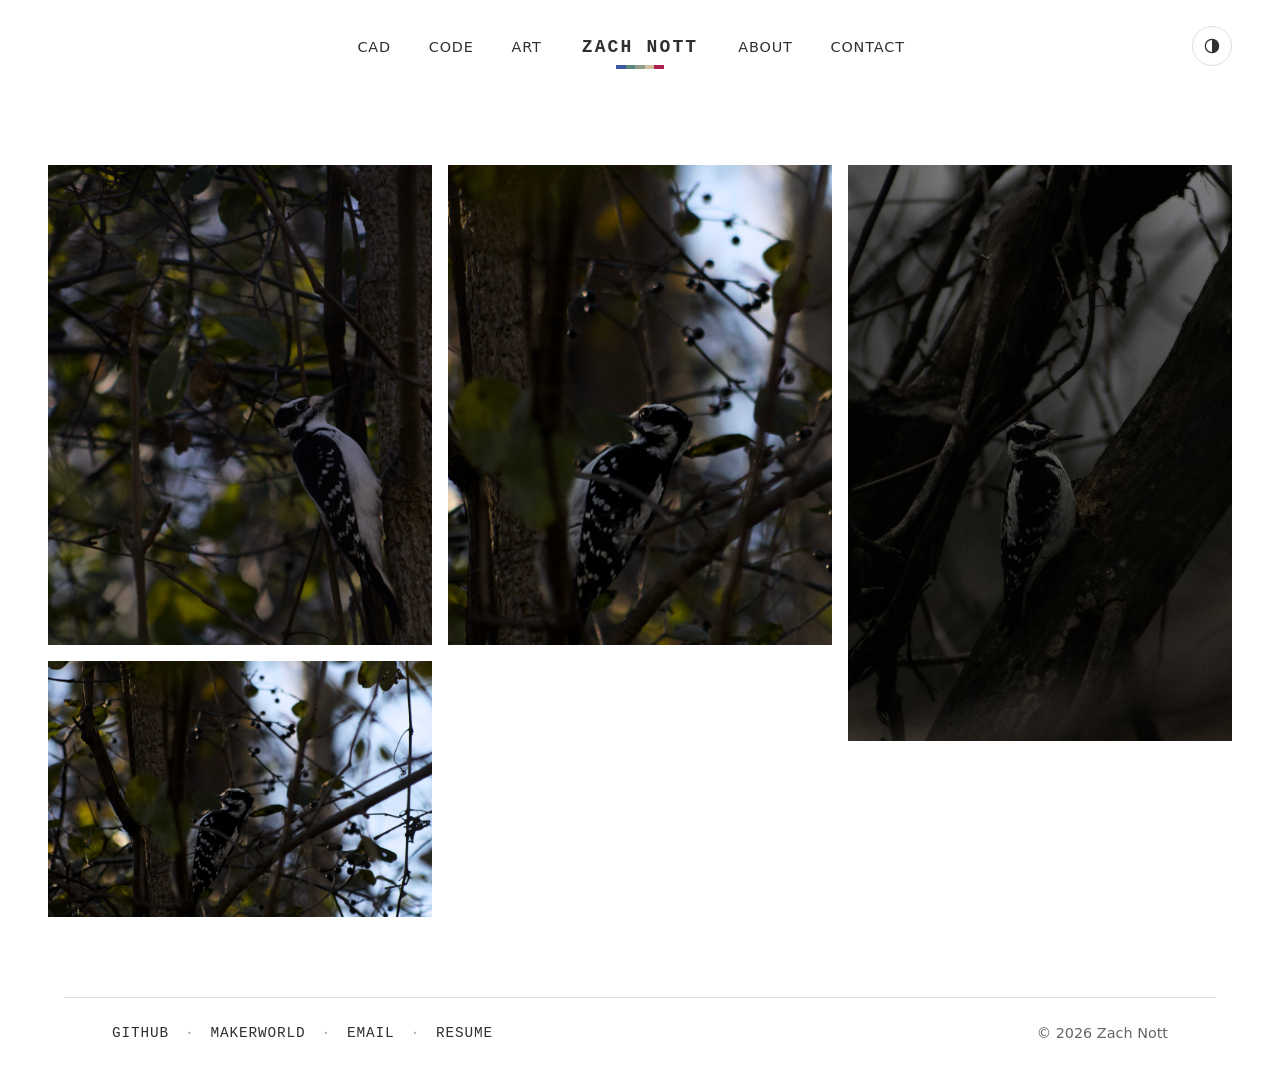
==== commit 6ec543c4: "feat: centred name header, theme button, stripe mark and Home mosaic (O1, O2, O4)" ====
--- a/index.html
+++ b/index.html
@@ -12,7 +12,6 @@
         <!-- The five stripes; an SVG icon stays sharp at any size and switches to greys in dark mode -->
         <link rel="icon" href="favicon.svg" type="image/svg+xml">
         <link rel="stylesheet" href="css/styles.css">
-        <link rel="stylesheet" href="css/cardyles.css">
         <link rel="stylesheet" href="css/homyles.css">
         <script src="js/script.js" defer></script>
         <!-- datacript.js before homcript.js: deferred scripts run in this order -->
@@ -41,23 +40,20 @@
                     <div class="header-column-left">
                         <ul class="header-left-list">
                             <li class="header-left-item" id="item-cad">
-                                <a class="menu-link" href="projects.html">CAD Portfolio</a></li>
+                                <a class="menu-link" href="projects.html">CAD</a></li>
                             <li class="header-left-item" id="item-code">
-                                <a class="menu-link" href="code.html">Code Portfolio</a></li>
+                                <a class="menu-link" href="code.html">Code</a></li>
                             <li class="header-left-item" id="item-art">
-                                <a class="menu-link" href="art.html">Browse Art</a></li>
+                                <a class="menu-link" href="art.html">Art</a></li>
                         </ul>
                     </div>
 
                     <!-- Center Of Header -->
-                    <!-- The logo is the Home link, so its alt text names where it goes, not what it looks like -->
+                    <!-- Your name is the Home link (O1, D51). Typed normally here; the CSS sets it in capitals,
+                         so screen readers say "Zach Nott" instead of spelling Z-A-C-H -->
                     <div class="header-column-center">
                         <a href="index.html" class="size-spacing-style-logo" aria-current="page">
-                            <span class="header-center-logo-original-container">
-                                <!-- The logo is one file: replace assets/images/logo.svg to change it on every page.
-                                     width/height reserve its space while it loads -->
-                                <img src="assets/images/logo.svg" alt="Home" width="128" height="48">
-                            </span>
+                            <span class="header-name">Zach Nott</span>
                         </a>
                     </div>
 
@@ -67,9 +63,9 @@
                             <div id="primary-nav" class="menu-wrap">
                                 <ul class="menu-horizontal">
                                     <li class="header-right-item" id="item-about">
-                                        <a class="menu-link" href="aboutme.html">About Me</a></li>
+                                        <a class="menu-link" href="aboutme.html">About</a></li>
                                     <li class="header-right-item" id="item-contact">
-                                        <a class="menu-link" href="contact.html">Contact and Resume</a></li>
+                                        <a class="menu-link" href="contact.html">Contact</a></li>
                                     <!-- Hidden until The Laboratory is a real page (R1, owner 2026-11-07). Remove "hidden" to bring it back -->
                                     <li class="header-right-item mega-menu-item" id="item-lab" hidden>
                                         <a class="menu-link" href="thelab.html">The Laboratory</a>
@@ -91,86 +87,38 @@
                         </div>
                     </div>
                 </nav>
-                <!-- Theme picker: the dimmer (js/themcript.js, task 1.14, D35, D38). A white drum, at least a third
-                     of the screen wide, with the sun and moon printed on it. Turning it is a smooth dimmer: the stripes,
-                     stars and footer blend with it, and the page switches between Day and Night at halfway (D37).
-                     Tap, Enter or Space: Auto -> Day -> Night. Drag or flick: turn it. Left/Right arrows: a tenth; Home/End: the ends.
-                     Hidden until the script runs; without JS the site just follows the OS.
-                     The look is the THEME DIMMER section of styles.css; the script draws the ridges and moves the sun and moon.
-                     Swap the sun and moon <svg> art for the pixel sprites later (each is drawn around 0,0) -->
-                <button id="theme-drum" class="theme-drum" type="button" hidden>
-                    <span class="drum" aria-hidden="true">
-                        <svg class="drum-face" viewBox="0 0 144 40" width="144" height="40" focusable="false">
-                            <g class="drum-ridges"></g>
-                            <g class="drum-body drum-sun">
-                                <path class="sun-rays" d="M0 -12v3M0 9v3M-12 0h3M9 0h3M-8.5 -8.5l2.1 2.1M6.4 6.4l2.1 2.1M-8.5 8.5l2.1 -2.1M6.4 -6.4l2.1 -2.1"/>
-                                <circle class="sun-disc" r="6.5"/>
-                            </g>
-                            <g class="drum-body drum-moon">
-                                <circle class="moon-disc" r="9"/>
-                                <circle class="moon-crater" cx="-2.8" cy="-2.8" r="2.2"/>
-                                <circle class="moon-crater" cx="3.2" cy="2.2" r="1.6"/>
-                                <circle class="moon-crater" cx="-1.6" cy="4.4" r="1.1"/>
-                            </g>
-                        </svg>
-                    </span>
-                    <span class="theme-tag"><span class="theme-name">Auto</span><span class="screen-reader-text"> theme. Press for the next theme</span></span>
+                <!-- Theme button (O1, D51; it replaced the drum dimmer, D35-D38): each press goes Auto -> Day -> Night -> Auto.
+                     Hidden until js/themcript.js runs; without JS the site just follows the OS.
+                     The script sets data-mode, and the CSS shows the matching icon (THEME BUTTON in styles.css) -->
+                <button id="theme-button" class="theme-button" type="button" data-mode="auto" hidden>
+                    <svg class="theme-icon" viewBox="-12 -12 24 24" width="20" height="20" aria-hidden="true" focusable="false">
+                        <!-- Auto: a circle, half filled (half day, half night) -->
+                        <g class="icon-auto"><circle r="8"/><path d="M0 -8a8 8 0 0 1 0 16z"/></g>
+                        <!-- Day: a sun -->
+                        <g class="icon-day"><circle r="4"/><path d="M0 -10v2.5M0 7.5v2.5M-10 0h2.5M7.5 0h2.5M-7 -7l1.8 1.8M5.2 5.2l1.8 1.8M-7 7l1.8 -1.8M5.2 -5.2l1.8 -1.8"/></g>
+                        <!-- Night: a crescent moon -->
+                        <g class="icon-night"><path d="M3 -8.5a8.5 8.5 0 1 0 5.5 11a6.5 6.5 0 0 1 -5.5 -11z"/></g>
+                    </svg>
+                    <span class="screen-reader-text">Theme: <span class="theme-name">Auto</span></span>
                 </button>
             </header>
 
             <!-- Landmarks: screen readers can jump straight to main or footer. The skip link targets #content -->
             <main id="content" class="site-main wrapper">
 
-                <!-- HERO (task 2.0a): who, what, and where to go next, in the first screen.
-                     Two columns on wide screens (text | featured card), one column on phones -->
-                <section class="home-hero">
-                    <div class="hero-text">
-                        <!-- CONTENT: your field, your name, and one line about what you make -->
-                        <p class="hero-label retro-label">Mechanical design &amp; CAD</p>
-                        <h1 class="hero-name">Zach Nott</h1>
-                        <p class="hero-line">I design parts you can hold: printer fixes, guitar hardware and mechanisms, modelled from scratch and printed to test.</p>
-                        <div class="hero-buttons">
-                            <a class="hero-button is-primary" href="projects.html">View projects</a>
-                            <!-- Opens the resume PDF in the browser's viewer (no download attribute: a quick look
-                                 is what a visitor wants here; the contact page's button saves it) -->
-                            <a class="hero-button" href="assets/docs/zachery-nott-resume.pdf">Resume (PDF)</a>
-                        </div>
-                    </div>
-
-                    <!-- FEATURED: the card stack (task 2.0c). js/homcript.js builds one Blueprint card for
-                         each project with "featured": true in data/projects.json (D26), up to 3.
-                         `hidden` until the script fills it: without JS the hero is just the text column -->
-                    <div class="featured-slot" hidden>
-                        <div class="card-stack"></div>
-                        <div class="stack-controls">
-                            <!-- aria-atomic: when the name changes, screen readers read the whole line.
-                                 aria-live is added by the script AFTER the first fill, so page load stays quiet -->
-                            <p class="featured-caption" aria-atomic="true">Featured: <b class="featured-name"></b></p>
-                            <!-- Keyboard and screen-reader way to swap cards (back cards are mouse-only shortcuts) -->
-                            <button class="stack-next" type="button" hidden>Next card</button>
-                        </div>
-                    </div>
-                </section>
-
-                <!-- CATALOG: every project as a tile: picture, name, one meta line (sleek pass, like dazprojects).
-                     A <ul> lets screen readers announce "list, 3 items". Each project's name is an <h3>
-                     link; the images have alt="" because that heading already names the project -->
-                <section class="home-catalog" aria-labelledby="catalog-heading">
-                    <!-- Declutter (2026-11-23, D50): the "View projects" link that sat beside this label went;
-                         the hero's button already goes there, and every tile links to its own entry -->
-                    <div class="catalog-head">
-                        <h2 id="catalog-heading" class="catalog-heading retro-label">All projects</h2>
-                    </div>
-                    <!-- CONTENT: projects live in data/projects.json (D26). js/homcript.js fills this list,
-                         one <li> per project, so there is nothing to type here -->
-                    <ul id="catalog-grid" class="catalog-grid" role="list"></ul>
-                    <noscript>
-                        <p class="catalog-note">The catalog needs JavaScript. <a href="projects.html">Open the CAD portfolio</a>.</p>
-                    </noscript>
-                </section>
+                <!-- HOME (O4, D51): the work and nothing else, like the reference. js/homcript.js fills the list
+                     with CAD projects (data/projects.json) and photos (data/art.json), mixed, packed as a masonry mosaic.
+                     No words show until a tile is hovered or focused (css/homyles.css); they're inside each link,
+                     so screen readers and search engines still read them. The page's name stays a real <h1>,
+                     hidden from sight only. (The hero and the card stack were here until O4: git log -S "home-hero") -->
+                <h1 class="screen-reader-text">Zach Nott: mechanical design, CAD and photography</h1>
+                <ul id="mosaic" class="mosaic" role="list" aria-label="Selected work"></ul>
+                <noscript>
+                    <p class="mosaic-note">The work needs JavaScript. <a href="projects.html">Open the CAD portfolio</a>.</p>
+                </noscript>
             </main>
 
-            <!-- The footer is the full-width pine band; .footer-inner keeps the content lined up with the page -->
+            <!-- The footer: one quiet line; .footer-inner keeps it lined up with the page -->
             <footer class="site-footer">
                 <div class="footer-inner wrapper">
                     <!-- Same footer in all six pages: change them together.
--- a/css/styles.css
+++ b/css/styles.css
@@ -66,7 +66,7 @@
   --color-beni: #B0204C;       /* beni (safflower) pink, decoration only */
   --color-chochin: #FF7A59;    /* chōchin, paper-lantern red-orange: Lantern's highlight */
   --color-akabeni: #7A2430;    /* akabeni, deep lantern red: WAS Lantern's footer band until 2026-11-15 (now --color-ai, D41). Unused, kept for reference */
-  --color-cinnamon: #F5C07B;   /* Cinnamon Buff (Sanzo Wada's color dictionary): the theme drum's sun */
+  --color-cinnamon: #F5C07B;   /* Cinnamon Buff (Sanzo Wada's color dictionary): the night "in progress" dots (was the theme drum's sun) */
   --color-washi: #F4F1E8;      /* washi paper: the unlit theme lantern */
   --color-sumi: #1F1F1F;       /* sumi ink black: shadows and lines on the theme dimmer */
   --color-paper: #FFFFFF;      /* plain white: the theme dimmer's surface by day */
@@ -100,15 +100,15 @@
   --color-ink: light-dark(#303030, #EDEDED);        /* main text: 13.2 / 16.0 */
   --color-muted: light-dark(#666666, #A3A3A3);      /* captions, secondary text: 5.7 / 7.4 */
   --color-line: light-dark(#DFDFDF, #2E2E2E);       /* hairlines (decoration) */
+  /* The veil over a picture when its caption shows (Home's mosaic, the Art grid; O4, D51).
+     The same in both themes: it sits on a photo, not on the page. 62% ink black keeps white
+     small text at 4.5:1 even over the grey CAD renders (#B3B3B3) */
+  --color-veil: color-mix(in srgb, var(--color-sumi) 62%, transparent);
+  --color-on-veil: #FFFFFF;
   --color-accent: light-dark(var(--color-pine), #F5F5F5);              /* links, headings: 7.8 / 17.2 */
   --color-highlight: light-dark(var(--color-jade), #BDBDBD);           /* underlines, rings, markers: 4.05 (not small text) / 10.0 */
-  /* Header band: white with a hairline under it (D43, like dazprojects); was sand by day, starry asphalt by night */
-  --color-header-bg: light-dark(#FFFFFF, #161616);  /* accent text on it: 7.8 / 16.6 */
-  /* Footer: follows the dimmer from pine (Day) to charcoal (Night), D38 + D43. Mixed in OKLab:
-     pine to a neutral grey needs no hue path (the indigo it replaced was mixed in OKLCH so it passed
-     through teal). Night was akabeni red, then ai indigo (D41). White text passes all the way */
-  --color-footer-bg: color-mix(in oklab, var(--color-pine), var(--color-charcoal) calc(var(--dim) * 100%));
-  --color-on-footer: #FFFFFF;            /* footer text: 7.8 / 17.4 */
+  /* (The header and footer bands had their own colours: a white band with a hairline, D43, and a
+     pine-to-charcoal footer, D38. Since O1/O2 (D51) both sit on the page colour, so no tokens) */
 
   /* Project status dots (Code page, R3). Graphics need 3:1 (WCAG 1.4.11); numbers are on --color-surface.
      Each status also has its own SHAPE (filled, half, ring), so colour is never the only clue */
@@ -120,7 +120,6 @@
      At night the words are already white, so the fake bold does the work */
   --color-active: light-dark(var(--color-gunjo), #FFFFFF);            /* most links: 6.5 / 18.7 */
   --color-active-menu: light-dark(var(--color-jade-deep), #FFFFFF);   /* header menu: 6.0 on white / 18.1 */
-  --color-active-footer: light-dark(var(--color-kamenozoki), #FFFFFF); /* on the footer band: 5.3 / 17.4 */
 
   /* The neon glow around active words belonged to the rainy-street night; the greyscale night
      has none (D43). Kept as a token, so --faux-bold below doesn't change */
@@ -171,26 +170,14 @@
   --radius: 4px;           /* small, crisp corners to keep it minimal */
   --radius-soft: 6px;      /* photos and floating panels: About's pictures, the profile card popover */
   --radius-pill: 999px;    /* fully round ends (the outline buttons): any value over half the height works */
-  --logo-size: var(--space-7);  /* header logo height, 48px; its width follows the logo file's shape */
   --golden: 1.618;         /* φ, the golden ratio: used for spacing that should feel "just right" */
-  /* The theme dimmer under the logo (THEME DIMMER below, D35, D38). Tune it here.
-     Owner, 2026-11-10: wider, and further from the header band */
-  --drum-width: max(6rem, 8vw);       /* how wide the drum is. Declutter (D-d, 2026-11-23): it was the loudest thing above
-                                         every page title (max(7rem, 12vw) after D43, max(11rem, 45vw) before). Height stays:
-                                         themcript.js draws the face 40 units tall, so a shorter drum would squash it */
-  --drum-height: 2.5rem;              /* how tall (40px) */
-  --drum-gap: var(--space-3);         /* space between the header band and the drum (space-4 until D-d, 4px before that) */
-  --drum-tag-gap: 2px;                /* drum to its "Auto / Day / Night" label */
-  --drum-tag-size: 0.625rem;          /* the label's font size (10px) */
-  /* Everything that hangs below the header: gap + drum + label (its line is 1.2 × its size) */
-  --drum-stack: calc(var(--drum-gap) + var(--drum-height) + var(--drum-tag-gap) + var(--drum-tag-size) * 1.2);
+  --theme-size: 2.5rem;    /* the round theme button in the header (40px: an easy tap, still small) */
+  --header-row: var(--space-7);   /* the header's top row on phones: the Menu button's 48px height */
 
   /* Where every page's content starts below the header (owner's pick B, 2026-11-08):
-     60px on phones, growing smoothly to 80px on wide screens. It's a design value of its own,
-     NOT measured from the lantern, and the drum must fit inside it (D34). The max() is a
-     guard: if the drum tokens above grow, the page moves down with them (drum + a 16px
-     breathing gap) instead of the drum running into the page title */
-  --page-top: max(clamp(3.75rem, 2.5rem + 2.5vw, 5rem), var(--drum-stack) + var(--space-4));
+     60px on phones, growing smoothly to 80px on wide screens. (It used to make room for the
+     theme drum hanging under the header too; the drum went in O1, D51) */
+  --page-top: clamp(3.75rem, 2.5rem + 2.5vw, 5rem);
 
   /* 3D displays: the CAD carousel (projyles.css), later the spin reel (3.7).
      Ring tilt = the spinning-coin view: how far the ring tips toward you.
@@ -309,8 +296,7 @@
   outline-offset: 2px;
 }
 
-/* Links: no box, the word itself changes color (gunjō blue by day, white at night) and turns bold.
-   The footer swaps in the pale kamenozoki blue, because gunjō would vanish on pine */
+/* Links: no box, the word itself changes color (gunjō blue by day, white at night) and turns bold */
 a:focus-visible {
   outline: none;
   color: var(--color-active);
@@ -410,19 +396,18 @@
 }
 
 /* =========================================================
-   FOOTER: a full-width pine band with white text.
-   The band is the <footer>; the content sits in .footer-inner.wrapper, so the
-   color reaches the screen edges while the text lines up with the page.
+   FOOTER: one quiet line on the page colour, under a hairline (O2, D51).
+   It was a full-width pine band (D38); in the overhaul the page has no
+   coloured bands, so the work is the only colour. The hairline sits on
+   .footer-inner.wrapper, so it lines up with the page column.
    Declutter (D-a, 2026-11-23): it holds only what the header doesn't, the
-   outside links and the © line. The name, tagline and page list were the
-   header a second time. The band's colour stays: it ends the page.
+   outside links and the © line.
    - Phones: the two labelled groups side by side, the © line under them
    - From 40rem: one row, the links on the left in small caps, © on the right
    ========================================================= */
 .site-footer {
-  background-color: var(--color-footer-bg);
-  color: var(--color-on-footer);
   font-size: var(--step--1);
+  color: var(--color-muted);
 }
 
 /* Phones: two columns, Elsewhere and Get in touch; the © line spans both */
@@ -432,11 +417,11 @@
   gap: var(--space-5);
   align-items: start;
   padding-block: var(--space-6);
+  border-top: 1px solid var(--color-line);
 }
 
 .footer-copy {
   grid-column: 1 / -1;
-  opacity: 0.75;                        /* quieter than the links; white at 75% is still 4.5+ on pine */
 }
 
 /* display: contents removes this wrapper's own box, so its two groups become
@@ -461,7 +446,6 @@
   font-family: var(--font-mono);
   letter-spacing: var(--tracking-caps);
   text-transform: uppercase;
-  opacity: 0.75;
 }
 
 /* Same reset as .header-left-list: no bullets or indent. One link per line on phones */
@@ -519,21 +503,16 @@
   }
 }
 
-/* inherit = use the footer's white; underline only on hover keeps it quiet */
+/* The links in ink, a step darker than the muted labels and ©; underline only on hover keeps it quiet.
+   Keyboard focus uses the site-wide link look (a:focus-visible: colour + fake bold) */
 .footer-link {
-  color: inherit;
+  color: var(--color-ink);
   text-decoration: none;
 }
 
-/* Text stays white (pine text would vanish on the pine band); a sand underline appears */
 .footer-link:hover {
   text-decoration: underline;
-  text-decoration-color: var(--color-sand);
-}
-
-.footer-link:focus-visible,
-.footer-link[aria-current="page"] {
-  color: var(--color-active-footer);
+  text-decoration-color: var(--color-highlight);
 }
 
 /* =========================================================
@@ -547,13 +526,11 @@
 
 /* ---------- Frame ---------- */
 
-/* A full-width band (white by day, near-black at night, D43) with a hairline below. The band is the <header>;
-   the nav inside carries .wrapper, so the color reaches the screen edges */
+/* No band and no hairline (O1, D51): the header sits on the page colour, like the reference,
+   so the first thing under it is the work. (It was a white band with a hairline, D43) */
 .site-header {
-  position: relative;                  /* the theme dimmer hangs from this band (see THEME DIMMER) */
+  position: relative;                  /* the theme button is placed inside it (see THEME BUTTON) */
   padding-block: var(--space-4);
-  background-color: var(--color-header-bg);
-  border-bottom: 1px solid var(--color-line);   /* a hairline, like dazprojects (was sage, D43) */
 }
 
 /* Phone layout. Named grid areas: each part says where it goes by name,
@@ -576,23 +553,47 @@
 .header-column-left   { grid-area: left; }
 .header-column-right  { grid-area: right; }
 
-/* The logo is as tall as the slot, and its width follows its own shape (width: auto),
-   so a square or wide replacement logo fits without changing this rule */
-.header-column-center img {
-  width: auto;
-  height: var(--logo-size);
-}
-
-/* inline-block: an inline link around an image has no box of its own (only empty
-   line fragments), so a focus ring has nothing to draw around. vertical-align: top
-   stops it sitting on the text baseline, which would add a gap below the logo */
+/* Your name, the Home link (O1, D51; it replaced the ZcN logo image, which stays in
+   assets/images/logo.svg). Bold mono capitals with wide spacing, like the reference's wordmark.
+   position: relative anchors the stripe mark below it */
 .size-spacing-style-logo {
+  position: relative;
   display: inline-block;
-  vertical-align: top;
-}
-
-/* Links show keyboard focus by changing the text color, which can't change an image.
-   So the logo link gets the ring back (a class plus :focus-visible beats a:focus-visible) */
+  color: var(--color-ink);
+  text-decoration: none;
+}
+
+.header-name {
+  font-family: var(--font-mono);
+  font-size: var(--step-0);
+  font-weight: 700;
+  letter-spacing: 0.12em;
+  text-transform: uppercase;
+  white-space: nowrap;
+}
+
+/* THE STRIPE MARK (O2, owner's pick S2): the five 70s stripes, now a small bar under the name
+   instead of a band down the right edge. position: absolute keeps it out of the layout, so the
+   name still lines up with the links beside it. It's decoration from CSS, so screen readers skip it.
+   The colours are --stripe-1 to --stripe-5 (they fade to greys at Night, D43) */
+.size-spacing-style-logo::after {
+  content: "";
+  position: absolute;
+  top: calc(100% + var(--space-1));
+  left: 50%;
+  translate: -50% 0;
+  width: var(--space-7);
+  height: var(--space-1);
+  background-image: linear-gradient(to right,
+    var(--stripe-1) 0%  20%,
+    var(--stripe-2) 20% 40%,
+    var(--stripe-3) 40% 60%,
+    var(--stripe-4) 60% 80%,
+    var(--stripe-5) 80% 100%);   /* hard stops (each colour starts where the last ends): solid stripes, not a blend */
+}
+
+/* The site-wide link focus (colour + fake bold) works on the name too, but a ring is clearer
+   for the one link that looks like a logo (a class plus :focus-visible beats a:focus-visible) */
 .size-spacing-style-logo:focus-visible {
   outline: 2px solid var(--color-accent);
   outline-offset: 4px;
@@ -600,22 +601,31 @@
 
 /* ---------- Links ---------- */
 
-/* One step smaller than body text, like the dazprojects reference */
+/* One step smaller than body text, in spaced capitals with no underline, like the reference (O1, D51).
+   The HTML says "Code", the CSS draws CODE: screen readers read a word, not letters */
 .menu-link {
   font-size: var(--step--1);
-}
-
-/* Hover and Tab: subtle like the footer, so only the color and fake bold change,
-   with no background or extra line. Covers the top links, the dropdown and the phone
-   menu (they all use .menu-link).
-   "You are here" gets the same look: each page marks its own link with aria-current="page"
-   in the HTML. Screen readers announce "current page", and styling the ATTRIBUTE (not a
-   separate class) means the visible marker and the spoken one can never disagree */
+  letter-spacing: 0.06em;
+  text-transform: uppercase;
+  text-decoration: none;
+  color: var(--color-ink);
+}
+
+/* Hover and Tab: only the color and fake bold change, with no background or extra line.
+   Covers the top links, the dropdown and the phone menu (they all use .menu-link) */
 .menu-link:hover,
-.menu-link:focus-visible,
-.menu-link[aria-current="page"] {
+.menu-link:focus-visible {
   color: var(--color-active-menu);
   text-shadow: var(--faux-bold);
+}
+
+/* "You are here": an underline, like the reference. Each page marks its own link with
+   aria-current="page" in the HTML. Screen readers announce "current page", and styling the
+   ATTRIBUTE (not a separate class) means the visible marker and the spoken one can never disagree */
+.menu-link[aria-current="page"] {
+  text-decoration: underline;
+  text-decoration-thickness: 1px;
+  text-underline-offset: 0.4em;
 }
 
 /* No bullets or indent; the left and right lists share these rules */
@@ -647,7 +657,7 @@
 .menu-toggle {
   min-height: var(--space-7);          /* 48px: a comfortable finger-sized target */
   padding-inline: var(--space-4);
-  border: 1px solid var(--color-sage);
+  border: 1px solid var(--color-line);  /* the same hairline as the theme button beside it (O1) */
   border-radius: var(--radius);
   background: none;
   color: var(--color-ink);
@@ -783,26 +793,14 @@
 }
 
 /* =========================================================
-   RETRO STRIPES: five straight 70s stripes down the right edge of every page,
-   from the header band to the footer band.
-   How: a striped background on the page wrapper (.site). The header and
-   footer paint their own band colors on top, so the stripes only show in
-   between and touch both bands. No image, no extra HTML, no positioning.
-   The stripes scale with the screen (thin on phones), and the main content
-   gets extra right padding so text never runs under them.
-   To restyle: change --stripe (thickness) or the five colors below.
-   By day they are the palette colors; turning the theme dimmer toward Night fades each
-   one to a grey, light to dark (--stripe-1 to --stripe-5 below, D38, D43)
+   STRIPE COLOURS: the five 70s stripes (D38, D43). Since O2 (D51) they are
+   only the small mark under the name (HEADER above); until then they ran
+   down the right edge of every page (git log -S "RETRO STRIPES" has the band).
+   By day they are the palette colours; at Night each one is a grey, light to
+   dark, so the mark stays calm on the near-black page
    ========================================================= */
 :root {
-  --stripe: clamp(0.25rem, 0.9vw, 0.75rem);   /* one stripe: 4px on phones, up to 12px */
-  --loop-width: calc(5 * var(--stripe));
-  --loop-inset: clamp(var(--space-2), 2vw, var(--space-6));   /* gap from the window edge: 8px on phones, up to 32px */
-
-  /* Each stripe fades to a grey as the dimmer turns toward Night (owner, 2026-11-15, D43):
-     the signature stays, but the night stays calm. Light to dark, so they still read as five
-     stripes on the near-black page (the darkest, #3D3D3D, is 1.7:1: decoration, not text).
-     OKLab: fading TO grey needs no hue path (the old inverted colours used OKLCH to stay vivid) */
+  /* OKLab: fading TO grey needs no hue path */
   --stripe-1: color-mix(in oklab, var(--color-gunjo), #EDEDED calc(var(--dim) * 100%));
   --stripe-2: color-mix(in oklab, var(--color-jade), #BFBFBF calc(var(--dim) * 100%));
   --stripe-3: color-mix(in oklab, var(--color-sage), #8F8F8F calc(var(--dim) * 100%));
@@ -810,157 +808,85 @@
   --stripe-5: color-mix(in oklab, var(--color-beni), #3D3D3D calc(var(--dim) * 100%));
 }
 
-/* Hard color stops (each color starts where the last one ends) make solid stripes, not a blend */
-.site {
-  background-image: linear-gradient(to right,
-    var(--stripe-1) 0%  20%,
-    var(--stripe-2) 20% 40%,
-    var(--stripe-3) 40% 60%,
-    var(--stripe-4) 60% 80%,
-    var(--stripe-5) 80% 100%);
-  background-size: var(--loop-width) 100%;
-  background-position: right var(--loop-inset) top;   /* "right 8px" = 8px in from the right edge */
-  background-repeat: no-repeat;
-}
-
-/* Keep text clear of the stripes. On wide screens the empty margin beside the
-   column already does that, so the extra padding shrinks to the normal gutter:
-   max() picks whichever is bigger, the normal gutter or
-   "edge gap + stripes + a gap, minus the empty margin outside the column" */
-.site-main {
-  padding-right: max(
-    var(--gutter),
-    calc(var(--loop-inset) + var(--loop-width) + var(--space-4) - max(0px, (100vw - var(--content-max)) / 2))
-  );
-}
-
-/* =========================================================
-   THEME DIMMER: the theme picker (task 1.14, D35, D38, js/themcript.js).
-   A white drum centred under the logo, compact since D43 (--drum-width),
-   with the sun and moon printed on it. It turns smoothly like a dimmer:
-   its position is --dim, from 0 (full Day) to 1 (full Night).
-   What follows --dim smoothly: the drum itself, the 70s stripes (toward
-   greys at night, D43) and the footer.
-   What switches at halfway (D37): the page and the header, so every word
-   stays readable. The script only sets --dim and data-theme
-   ========================================================= */
-
-/* --dim without the script, or in Auto: 0 by day, 1 when the OS is dark.
-   An old saved Day or Night (before the dimmer) also gets its end.
-   The script writes an exact level on <html> (style="--dim: 0.42"), which beats these */
+/* =========================================================
+   THEME: Auto, Day and Night (task 1.14, D35, D37; one round button since O1, D51).
+   --dim is 0 by day and 1 at night; a few colours mix with it (the page
+   background, the stripe greys). js/themcript.js only sets data-theme on <html>.
+   (The drum dimmer it replaced set in-between levels too: git log -S "THEME DIMMER")
+   ========================================================= */
+
+/* No choice (Auto): follow the OS. A choice: data-theme decides */
 :root { --dim: 0; }
 @media (prefers-color-scheme: dark) { :root { --dim: 1; } }
 :root[data-theme="day"] { --dim: 0; }
 :root[data-theme="lantern"] { --dim: 1; }
 
-/* Paper doesn't print dark: always the Day level on paper. !important is needed
-   here (only here) because the script's level is written on <html> itself */
+/* Paper doesn't print dark: always the Day level on paper */
 @media print { :root { --dim: 0 !important; } }
 
-/* The page and header switch at halfway with a short crossfade instead of a jump */
+/* The page switches with a short crossfade instead of a jump */
 @media (prefers-reduced-motion: no-preference) {
-  body,
-  .site-header {
+  body {
     transition: background-color var(--speed) ease, color var(--speed) ease;
   }
 }
 
-/* A plain button underneath: Enter, Space, click and screen readers work for free.
-   Never set display here, or the hidden attribute stops working (no JS = no dimmer) */
-.theme-drum {
-  /* "* 100%" turns the 0-1 level into the percentage color-mix() wants */
-  --drum-surface: color-mix(in srgb, var(--color-paper), var(--color-sumi) calc(var(--dim) * 80%));
-  --drum-line: color-mix(in srgb, var(--color-sumi), var(--color-washi) calc(var(--dim) * 100%));
-  --drum-glow: transparent;            /* the lamp glow went with the greyscale night (D43); 0 to put it back: color-mix(in srgb, transparent, var(--color-chochin) calc(var(--dim) * 45%)) */
-
+/* ---------- THE THEME BUTTON ----------
+   A plain <button>: Enter, Space, click and screen readers work for free.
+   Never set display on it, or the hidden attribute stops working (no JS = no button).
+   Phones: in the empty cell left of the name, level with the Menu button.
+   Desktop: at the right end of the header row */
+.theme-button {
   position: absolute;
-  top: 100%;                            /* just under the header band... */
-  left: 50%;
-  translate: -50% 0;                    /* ...and centred under the logo */
-  z-index: 5;                           /* above the page, below the Lab dropdown (10) */
-  padding: var(--drum-gap) 0 0;         /* the gap below the header band (token in :root) */
-  border: 0;
-  border-radius: var(--radius);
+  top: calc(var(--space-4) + (var(--header-row) - var(--theme-size)) / 2);   /* centred on the top row */
+  left: var(--gutter);
+  width: var(--theme-size);
+  height: var(--theme-size);
+  padding: 0;
+  border: 1px solid var(--color-line);
+  border-radius: 50%;
   background: none;
-  color: inherit;
-  cursor: grab;
-  touch-action: none;                   /* a finger drag turns it instead of scrolling the page */
-  user-select: none;                    /* dragging doesn't select the label */
-  -webkit-user-select: none;            /* Safari still needs the prefix */
-}
-
-.theme-drum:active {
-  cursor: grabbing;
-}
-
-.theme-drum:focus-visible {
-  outline: 2px solid var(--color-active);
-  outline-offset: 2px;
-}
-
-/* The drum: plain white (owner); its size is the --drum-* tokens in :root. The script reads
-   its width and redraws the face to match, so it scales without stretching.
-   Rounded top and bottom edges (border-radius 50% across, a few px down) read as a cylinder's rim */
-.drum {
-  position: relative;
+  color: var(--color-ink);
+  cursor: pointer;
+}
+
+.theme-button:hover {
+  border-color: var(--color-highlight);
+}
+
+@media (min-width: 64rem) {
+  .theme-button {
+    top: 50%;
+    left: auto;
+    right: var(--gutter);
+    translate: 0 -50%;
+  }
+}
+
+/* The icon: drawn in the text colour with thin lines, like the rest of the header.
+   All three icons are in the HTML; data-mode (set by the script) shows one */
+.theme-icon {
   display: block;
-  width: var(--drum-width);
-  height: var(--drum-height);
-  border-radius: 50% / 0.4rem;
-  overflow: hidden;                     /* the sun and moon are cut off at the drum's edge */
-  background: var(--drum-surface);
-  box-shadow: 0 0 1rem var(--drum-glow);   /* glows a little as it dims, like a lamp */
-}
-
-/* Light on a round surface: a soft shade at both ends and a thin rim top and bottom.
-   It lies OVER the sun and moon, so they dim by themselves as they turn away */
-.drum::after {
-  content: "";
-  position: absolute;
-  inset: 0;
-  border-radius: inherit;
-  background: linear-gradient(90deg,
-    color-mix(in srgb, var(--color-sumi) 30%, transparent),
-    transparent 15%, transparent 85%,
-    color-mix(in srgb, var(--color-sumi) 30%, transparent));
-  box-shadow:
-    inset 0 1px 0 color-mix(in srgb, var(--color-sumi) 30%, transparent),
-    inset 0 -1px 0 color-mix(in srgb, var(--color-sumi) 30%, transparent);
-  pointer-events: none;
-}
-
-.drum-face {
-  display: block;
-  width: 100%;
-  height: 100%;
-}
-
-/* The ridges: faint grooves that show the drum turning */
-.drum-ridges line {
-  stroke: var(--drum-line);
-  stroke-width: 1;
-}
-
-/* Stand-in art until the pixel sprites (1.14c). Decoration only: aria-hidden on the drum */
-.sun-rays    { fill: none; stroke: var(--color-chochin); stroke-width: 2; stroke-linecap: round; }
-.sun-disc    { fill: var(--color-cinnamon); stroke: var(--color-chochin); stroke-width: 1.2; }
-.moon-disc   { fill: var(--color-washi); stroke: var(--color-muted); stroke-width: 1; }
-.moon-crater { fill: var(--color-sand-tint); }
-
-/* The name under the drum: small mono capitals like a drawing label.
-   "theme. Press for the next theme" is screen-reader-only text */
-.theme-tag {
-  display: block;
-  margin-top: var(--drum-tag-gap);
-  font-family: var(--font-mono);
-  font-size: var(--drum-tag-size);
-  line-height: 1.2;
-  letter-spacing: 0.12em;
-  text-transform: uppercase;
-  text-align: center;
-  color: var(--color-muted);
-  white-space: nowrap;
-}
-
-/* (The NIGHT SKY stars on the header band, 2026-11-08, were removed for the greyscale night, D43.
-   They're in git history: git log -S "NIGHT SKY") */
+  margin: auto;
+  fill: none;
+  stroke: currentColor;
+  stroke-width: 1.5;
+  stroke-linecap: round;
+  stroke-linejoin: round;
+}
+
+.theme-icon g {
+  display: none;
+}
+
+.theme-button[data-mode="auto"] .icon-auto,
+.theme-button[data-mode="day"] .icon-day,
+.theme-button[data-mode="lantern"] .icon-night {
+  display: inline;
+}
+
+/* Auto's filled half */
+.icon-auto path {
+  fill: currentColor;
+  stroke: none;
+}
--- a/css/homyles.css
+++ b/css/homyles.css
@@ -1,305 +1,127 @@
-/* Home page (task 2.0a). Shared header, reset, tokens and footer live in styles.css, which loads first.
-   The Blueprint card itself lives in cardyles.css (shared with the About page); this file only stacks it */
+/* Home page (O4, D51): a mosaic of the work, like brittanybravo.com.
+   Pictures only, packed in three columns with even white gaps; the words fade in over a dimmed
+   picture on hover or keyboard focus. (The hero, the card stack and the tile catalog lived here
+   until O4: git log -S "home-hero")
+   Shared header, tokens and footer live in styles.css; the masonry script in js/datacript.js */
 
-/* =========================================================
-   HERO: who, what, where next. One column on phones;
-   from 64rem, text on the left and the featured card on the right
-   ========================================================= */
-/* The hero starts at --page-top like every other page (styles.css, owner 2026-11-08).
-   It used to start at lantern × φ (H7), which tied Home's layout to the lantern's size */
-.home-hero {
-  display: grid;
-  gap: var(--space-7);
-  align-items: start;                  /* text and card start on the same line, not centered */
-  padding-bottom: var(--space-7);
-}
-
-@media (min-width: 64rem) {
-  .home-hero {
-    grid-template-columns: 1fr 1fr;
-  }
-}
-
-/* The look comes from .retro-label (styles.css) */
-.hero-label {
-  margin: 0;
-}
-
-.hero-name {
-  margin: var(--space-2) 0;
-  font-size: var(--step-4);
-}
-
-.hero-buttons {
-  display: flex;
-  flex-wrap: wrap;                     /* the buttons stack on narrow phones instead of overflowing */
-  gap: var(--space-3);
-  margin-top: var(--space-5);
-}
-
-/* Links styled as buttons (they navigate, so they stay <a>) */
-.hero-button {
-  display: inline-block;
-  padding: var(--space-2) var(--space-5);
-  border: 1px solid var(--color-accent);
-  border-radius: var(--radius-pill);                /* pill */
-  color: var(--color-accent);
-  font-size: var(--step--1);
-  text-decoration: none;
-}
-
-.hero-button.is-primary {
-  background: var(--color-accent);
-  color: var(--color-bg);              /* the page colour on the accent: 7.8 by day, 11.0 at night */
-}
-
-.hero-button:hover {
-  border-color: var(--color-highlight);
-}
-
-/* styles.css gives focused LINKS a colour change instead of a ring (a:focus-visible).
-   On a filled button that colour would clash with the background, so these get the ring back.
-   .hero-button:focus-visible (0,2,0) beats a:focus-visible (0,1,1) */
-.hero-button:focus-visible {
-  outline: 2px solid var(--color-accent);
-  outline-offset: 2px;
-  color: var(--color-accent);
-  text-shadow: none;
-}
-
-.hero-button.is-primary:focus-visible {
-  color: var(--color-bg);
+/* The mosaic is a little wider than the site's 72rem, like the reference (about 1200px of pictures).
+   Only <main>: the header keeps the site width */
+.thehomepage .site-main {
+  --content-max: 80rem;
 }
 
 /* =========================================================
-   FEATURED SLOT: holds the card stack and its caption
+   THE MOSAIC: 3 columns, 2 on tablets, 1 on phones (the same steps as the Art grid).
+   The gap is the "crisp white border" between pictures: one value both ways.
+   Masonry: js/datacript.js adds .is-masonry and gives each tile a row span from its height,
+   so tiles stack tightly in their column (D49). Without it: plain rows, still fine
    ========================================================= */
-.featured-slot {
-  /* An element can't query its OWN size: cqi used on .bp-card (its frame and grid)
-     measures the nearest ANCESTOR container. So the slot is a container too */
-  container-type: inline-size;
-  width: min(100%, 26rem);             /* full column on phones, 26rem at most: big enough that the card text reads at full size (H1) */
-  justify-self: center;
-}
-
-/* =========================================================
-   CARD STACK (2.0c): every card sits in the SAME grid cell (grid-area 1 / 1),
-   so they pile up without position: absolute and the stack keeps its height.
-   data-pos (0 = front) picks each card's place; JS only renumbers it.
-   translate and rotate are separate properties from transform, so the
-   hover lift (transform) and the stack place never overwrite each other
-   ========================================================= */
-.featured-slot {
-  --stack-width: 80%;                  /* the front card's width; the rest is room for the back cards to peek */
-  /* Room above the stack for the back cards' tips. translate and rotate don't take up layout
-     space, so without this the tips poke above the hero, into the gap --page-top keeps for the
-     theme wheel (they nearly touched it at 1920px+, where the wheel is wide enough to reach them).
-     Measured: card 2 (translate -12%, rotate 8deg) rises ~19% of the slot's width. If you change
-     the data-pos values below, change this too. % margins are % of the slot's WIDTH, like the rise */
-  --stack-rise: 20%;
-}
-
-.card-stack {
-  container-type: inline-size;         /* the cards' cqi now measure the card, not the whole slot */
+.mosaic {
+  --masonry-row: 4px;                  /* the tiny row height the spans count in (read by the script) */
   display: grid;
-  width: var(--stack-width);
-  margin-top: var(--stack-rise);
-}
-
-.card-stack > .bp-card {
-  grid-area: 1 / 1;
-  transition: transform var(--speed) ease, translate var(--speed-slow) ease, rotate var(--speed-slow) ease, filter var(--speed-slow) ease;
-}
-
-/* % in translate = % of the card's own size. 80% + 14% of 80% + the tilt stays inside the slot */
-.card-stack > [data-pos="0"] { z-index: 3; }
-.card-stack > [data-pos="1"] { z-index: 2; translate: 7% -6%; rotate: 4deg; filter: brightness(0.85); }
-.card-stack > [data-pos="2"] { z-index: 1; translate: 14% -12%; rotate: 8deg; filter: brightness(0.7); }
-
-/* Reduced motion: cards jump to their new places with no slide */
-@media (prefers-reduced-motion: reduce) {
-  .card-stack > .bp-card {
-    transition: none;
-  }
-}
-
-.stack-controls {
-  width: var(--stack-width);           /* same width as the front card, so the caption centres under it */
-  display: flex;
-  flex-direction: column;
-  align-items: center;
-  gap: var(--space-3);
-  margin-top: var(--space-5);
-}
-
-/* Same outline-pill look as the secondary hero button, smaller and in monospace */
-.stack-next {
-  padding: var(--space-1) var(--space-4);
-  border: 1px solid var(--color-accent);
-  border-radius: var(--radius-pill);
-  background: none;
-  color: var(--color-accent);
-  font-family: var(--font-mono);
-  font-size: var(--step--1);
-  cursor: pointer;
-}
-
-.stack-next:hover {
-  border-color: var(--color-highlight);
-}
-
-/* Retro touch (owner's pick): the caption in monospace */
-.featured-caption {
+  grid-template-columns: repeat(3, 1fr);
+  gap: var(--space-4);
+  align-items: start;                  /* each tile keeps its own height: nothing is cropped */
   margin: 0;
-  font-family: var(--font-mono);
-  font-size: var(--step--1);
-  color: var(--color-muted);
-  text-align: center;
-}
-
-.featured-caption b {
-  color: var(--color-accent);
-}
-
-/* =========================================================
-   CATALOG (sleek pass, owner's pick C, 2026-11-11): every project as a tile, like
-   dazprojects. A picture on a pale square, the name, one meta line. Nothing around
-   each tile: no border, frame or shadow; the space between them does the separating.
-   Built by js/homcript.js from data/projects.json
-   ========================================================= */
-
-/* Home's own tokens. --content-max (styles.css) is the page width; Home's <main> is
-   allowed wider so the tiles have room. Only <main>: the header keeps the site width,
-   so the nav doesn't shift when you move between pages */
-.thehomepage {
-  --home-content-max: 86rem;           /* site default is 72rem */
-  --tile-min: 15rem;                   /* narrowest tile on a wide screen (about 5 across at 1440) */
-  --tile-min-phone: 45%;               /* phones: 2 tiles per row */
-  --tile-gap-row: var(--space-6);      /* space between rows (room for the name) */
-  --tile-gap-col: var(--space-4);      /* space between tiles in a row */
-  --tile-zoom: 1.04;                   /* picture zoom on hover */
-}
-
-.thehomepage .site-main {
-  --content-max: var(--home-content-max);   /* .wrapper's max-width reads this */
-}
-
-.home-catalog {
-  padding-bottom: var(--space-7);
-  border-top: 1px solid var(--color-line);
-}
-
-.catalog-head {
-  display: flex;
-  flex-wrap: wrap;
-  justify-content: space-between;
-  align-items: baseline;
-  gap: var(--space-3);
-  margin-top: var(--space-5);
-}
-
-/* A real <h2> (screen readers jump between headings), styled as a small label
-   by .retro-label (styles.css): one class (0,1,0) beats the h2 element rule (0,0,1) */
-.catalog-heading {
-  margin: 0;
-}
-
-
-/* auto-FIT, not auto-fill: empty columns collapse, so 3 projects stretch across the
-   whole row instead of leaving it half empty. min(--tile-min, 45%) keeps 2 per row on
-   phones. list-style: none makes Safari drop the "list" meaning, so the HTML adds role="list" */
-.catalog-grid {
-  display: grid;
-  grid-template-columns: repeat(auto-fit, minmax(min(var(--tile-min), var(--tile-min-phone)), 1fr));
-  gap: var(--tile-gap-row) var(--tile-gap-col);
-  margin: var(--space-4) 0 0;
   padding: 0;
   list-style: none;
 }
 
-.catalog-tile {
-  position: relative;                  /* the stretched link's ::after fills this box */
+/* Masonry on: no row gap (the 4px rows would multiply it), so each tile carries the gap below itself */
+.mosaic.is-masonry {
+  grid-auto-rows: var(--masonry-row);
+  row-gap: 0;
 }
 
-/* The picture on a pale square. overflow: hidden keeps the hover zoom inside the square */
-.tile-art {
-  aspect-ratio: 1;
-  overflow: hidden;
-  background: var(--color-surface);
+.mosaic.is-masonry > li {
+  padding-bottom: var(--space-4);
 }
 
-/* object-fit: cover scales the picture EVENLY until it fills the square and trims what
-   spills over, so it can crop but never stretch (owner, 2026-11-09) */
-.tile-art img {
-  width: 100%;
-  height: 100%;
-  object-fit: cover;
-  transition: scale var(--speed) ease;
+@media (width < 56rem) {
+  .mosaic { grid-template-columns: repeat(2, 1fr); }
 }
 
-.catalog-tile:hover .tile-art img {
-  scale: var(--tile-zoom);
+@media (width < 37.5rem) {
+  .mosaic { grid-template-columns: 1fr; }
 }
 
-.tile-body {
-  padding-top: var(--space-3);
-}
-
-.tile-name,
-.tile-meta {
-  margin: 0;
-}
-
-/* The name in the body font (one font for names, like daz); Cinzel stays for page titles */
-.tile-name {
-  font-family: var(--font-body);
-  font-size: var(--step-1);
-  font-weight: 600;
-}
-
-.tile-name a {
-  color: var(--color-ink);
+/* =========================================================
+   ONE TILE: the picture, with its caption laid over it.
+   The pale surface shows while the picture loads
+   ========================================================= */
+.tile {
+  position: relative;                  /* the caption is placed over the picture (inset: 0) */
+  display: block;
+  background: var(--color-surface);
   text-decoration: none;
 }
 
-.catalog-tile:hover .tile-name a {
-  text-decoration: underline;
-  text-decoration-color: var(--color-highlight);
+.tile img {
+  display: block;
+  width: 100%;
+  height: auto;
 }
 
-/* The stretched link: an empty ::after, absolutely placed over the whole .catalog-tile
-   (the nearest positioned ancestor), so a click anywhere on the tile follows the link */
-.tile-name a::after {
-  content: "";
+/* The caption: a dark veil with the words centred on it, invisible until hover or focus.
+   opacity, not display: none or visibility: hidden: those would also hide it from screen readers,
+   and the caption is the link's name */
+.tile-cap {
   position: absolute;
   inset: 0;
+  display: grid;
+  place-content: center;
+  gap: var(--space-1);
+  padding: var(--space-4);
+  background: var(--color-veil);
+  color: var(--color-on-veil);
+  text-align: center;
+  opacity: 0;
 }
 
-/* Same look as .retro-label (styles.css) */
+.tile-title {
+  font-size: var(--step-1);
+  font-weight: 600;                    /* 19px+ bold counts as large text: 3:1 is enough on the veil */
+}
+
 .tile-meta {
-  margin-top: var(--space-1);
   font-family: var(--font-mono);
-  font-size: var(--step--1);
-  color: var(--color-muted);
+  font-size: var(--step--2);
   letter-spacing: var(--tracking-caps);
   text-transform: uppercase;
 }
 
-/* Keyboard focus lands on the small name link, but the ring goes round the whole tile.
-   :has() lets a parent react to something inside it */
-.catalog-tile:has(a:focus-visible) {
+/* Show it: mouse over the tile, or Tab onto it (keyboard visitors must see what they're on) */
+.tile:hover .tile-cap,
+.tile:focus-visible .tile-cap {
+  opacity: 1;
+}
+
+/* styles.css styles focused links by colour and fake bold; a picture needs a real ring instead */
+.tile:focus-visible {
   outline: 2px solid var(--color-accent);
   outline-offset: 3px;
+  text-shadow: none;
 }
 
-@media (prefers-reduced-motion: reduce) {
-  .tile-art img {
-    transition: none;
+/* The animation: the veil fades in and the words rise a few pixels. Only for visitors who
+   haven't asked for less motion; for them it simply appears */
+@media (prefers-reduced-motion: no-preference) {
+  .tile-cap {
+    transition: opacity var(--speed) ease;
+  }
+
+  .tile-cap > * {
+    translate: 0 var(--space-2);
+    transition: translate var(--speed) ease;
+  }
+
+  .tile:hover .tile-cap > *,
+  .tile:focus-visible .tile-cap > * {
+    translate: 0 0;
   }
 }
 
-/* Shown instead of the tiles when there's no JS (<noscript>) or the JSON fails to load */
-.catalog-note {
-  margin-top: var(--space-4);
+/* When the data can't load: a short note and a way on */
+.mosaic-note {
   color: var(--color-muted);
 }
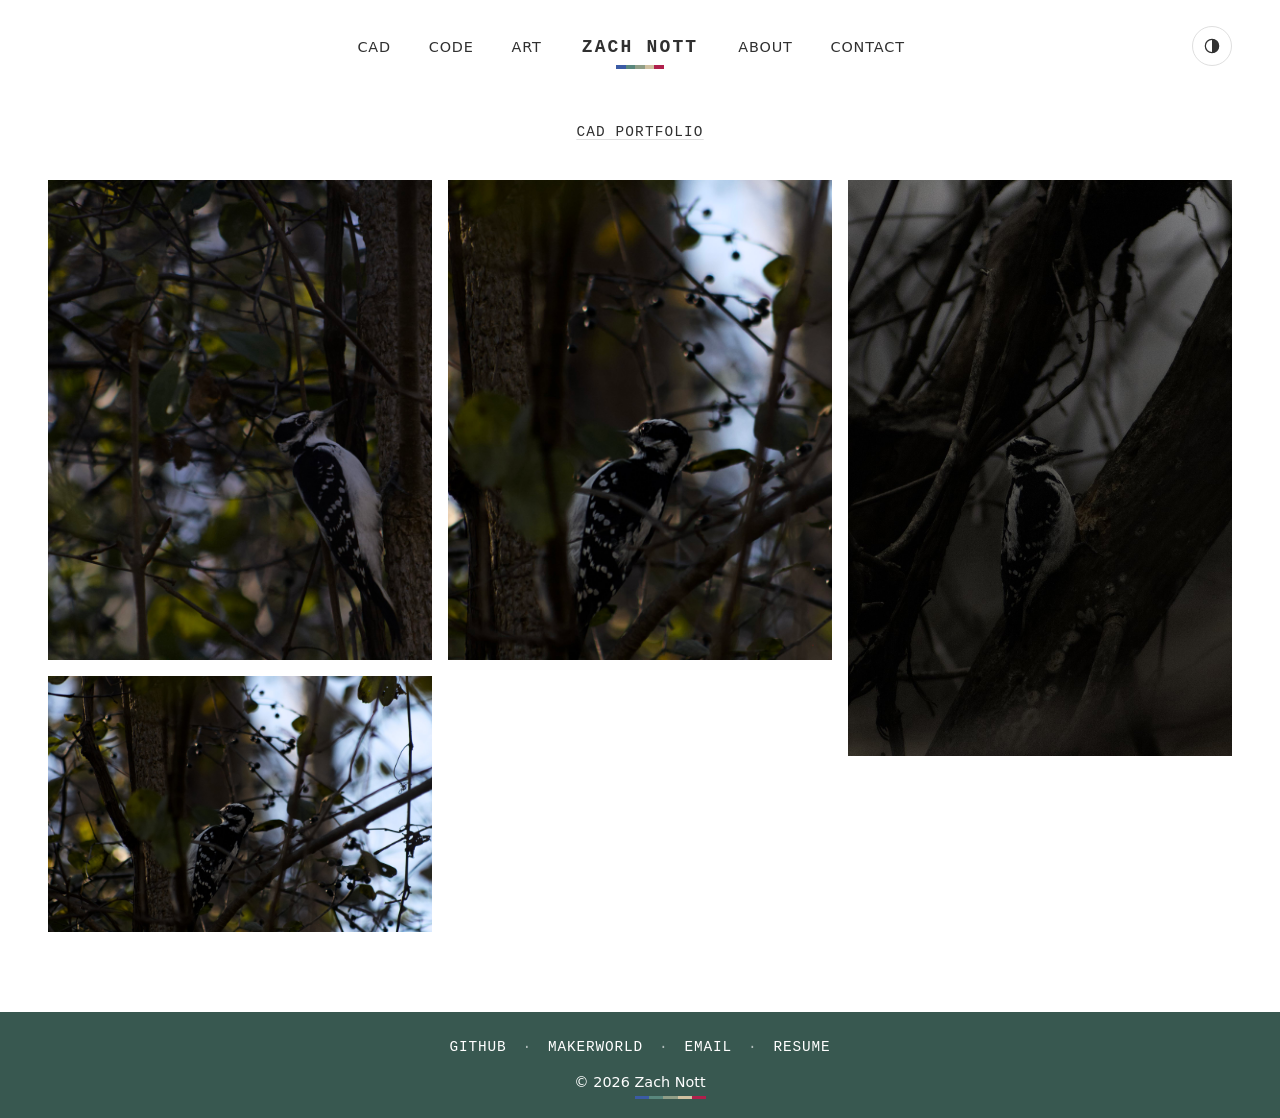
==== commit b0541208: "feat: featured-cards drawer, CAD index tiles, home order file and pine footer" ====
--- a/index.html
+++ b/index.html
@@ -12,6 +12,8 @@
         <!-- The five stripes; an SVG icon stays sharp at any size and switches to greys in dark mode -->
         <link rel="icon" href="favicon.svg" type="image/svg+xml">
         <link rel="stylesheet" href="css/styles.css">
+        <!-- cardyles.css: the Blueprint cards in the "Featured cards" drawer -->
+        <link rel="stylesheet" href="css/cardyles.css">
         <link rel="stylesheet" href="css/homyles.css">
         <script src="js/script.js" defer></script>
         <!-- datacript.js before homcript.js: deferred scripts run in this order -->
@@ -112,19 +114,51 @@
                      so screen readers and search engines still read them. The page's name stays a real <h1>,
                      hidden from sight only. (The hero and the card stack were here until O4: git log -S "home-hero") -->
                 <h1 class="screen-reader-text">Zach Nott: mechanical design, CAD and photography</h1>
-                <ul id="mosaic" class="mosaic" role="list" aria-label="Selected work"></ul>
+                <!-- One quiet row above the mosaic (owner, 2026-11-24: minimal, no section label, no arrow):
+                     the two ways into CAD, the main work. "Featured cards" slides the flip cards open right here,
+                     pushing the mosaic down; it stays hidden until js/homcript.js has built the cards.
+                     The section's name is still a real <h2> for screen readers, hidden from sight -->
+                <h2 id="mosaic-title" class="screen-reader-text">Selected work</h2>
+                <p class="mosaic-links">
+                    <!-- A disclosure button: aria-expanded says open or shut, aria-controls points at the drawer -->
+                    <button class="cards-open" type="button" aria-expanded="false" aria-controls="featured-cards" hidden>Featured cards</button>
+                    <a class="mosaic-link" href="projects.html">CAD portfolio</a>
+                </p>
+
+                <!-- FEATURED CARDS (owner, 2026-11-24: "slide open or push down" instead of a pop-up): the Blueprint
+                     card stack, Home's hero until O4. The drawer animates its height open (homyles.css, THE CARDS DRAWER).
+                     "inert" while shut: the closed cards can't be reached by Tab or a screen reader. js/homcript.js builds
+                     one card per project with "featured": true (up to 3); Previous / Next and ← → turn the stack like a wheel -->
+                <div id="featured-cards" class="cards-drawer" role="region" aria-label="Featured CAD cards" inert>
+                    <div class="cards-drawer-inner">
+                        <div class="featured-slot">
+                            <div class="card-stack"></div>
+                            <div class="stack-controls">
+                                <!-- aria-atomic: when the name changes, screen readers read the whole line.
+                                     aria-live is added by the script AFTER the first fill, so building it stays quiet -->
+                                <p class="featured-caption" aria-atomic="true">Featured: <b class="featured-name"></b></p>
+                                <div class="stack-buttons">
+                                    <button class="stack-prev" type="button" hidden>Previous</button>
+                                    <button class="stack-next" type="button" hidden>Next</button>
+                                </div>
+                            </div>
+                        </div>
+                    </div>
+                </div>
+                <ul id="mosaic" class="mosaic" role="list" aria-labelledby="mosaic-title"></ul>
                 <noscript>
                     <p class="mosaic-note">The work needs JavaScript. <a href="projects.html">Open the CAD portfolio</a>.</p>
                 </noscript>
+
             </main>
 
-            <!-- The footer: one quiet line; .footer-inner keeps it lined up with the page -->
+            <!-- The footer: a slim pine band, centred (E1, D53); .footer-inner keeps it lined up with the page -->
             <footer class="site-footer">
                 <div class="footer-inner wrapper">
                     <!-- Same footer in all six pages: change them together.
                          Declutter (D-a, 2026-11-23): only what the header doesn't already give you,
                          the outside links and the © line. The name and the page list were the header twice.
-                         Phones: two labelled groups; from 40rem one row, links left and © right (css/styles.css, FOOTER).
+                         One centred row of links, then the © line with the stripe mark under the name (css/styles.css, FOOTER).
                          Every link uses the same pattern: to fill one in, change only its href (and text) -->
                     <!-- Two groups in one wrapper: side by side on phones, one dotted row on wider screens -->
                     <div class="footer-extras">
@@ -146,7 +180,7 @@
                             </ul>
                         </div>
                     </div>
-                    <p class="footer-copy">&copy; 2026 Zach Nott</p>
+                    <p class="footer-copy">&copy; 2026 <span class="footer-name">Zach Nott</span></p>
                 </div>
             </footer>
         </div>
--- a/css/styles.css
+++ b/css/styles.css
@@ -105,10 +105,17 @@
      small text at 4.5:1 even over the grey CAD renders (#B3B3B3) */
   --color-veil: color-mix(in srgb, var(--color-sumi) 62%, transparent);
   --color-on-veil: #FFFFFF;
+  /* The hover lift on a picture (Home's mosaic, Art, the CAD index). Owner, 2026-11-24: first "a slight
+     raise, very small", then "smoother and less subtle": it grows 3%, rises 4px and casts a deeper
+     shadow. 3% of a 380px tile is about 6px each side, still inside the 16px gaps */
+  --lift: -4px;
+  --lift-scale: 1.03;
+  --shadow-lift: 0 0.75rem 1.5rem -0.75rem color-mix(in srgb, var(--color-sumi) 55%, transparent);
   --color-accent: light-dark(var(--color-pine), #F5F5F5);              /* links, headings: 7.8 / 17.2 */
   --color-highlight: light-dark(var(--color-jade), #BDBDBD);           /* underlines, rings, markers: 4.05 (not small text) / 10.0 */
-  /* (The header and footer bands had their own colours: a white band with a hairline, D43, and a
-     pine-to-charcoal footer, D38. Since O1/O2 (D51) both sit on the page colour, so no tokens) */
+  /* The footer band (E1, D53): pine by day, charcoal at night, as in D38. Text on it: 7.8 / 14.5 */
+  --color-band: light-dark(var(--color-pine), var(--color-charcoal));
+  --color-on-band: light-dark(#FFFFFF, #EDEDED);
 
   /* Project status dots (Code page, R3). Graphics need 3:1 (WCAG 1.4.11); numbers are on --color-surface.
      Each status also has its own SHAPE (filled, half, ring), so colour is never the only clue */
@@ -141,7 +148,10 @@
      so the whole site feels like it moves at one pace */
   --speed-fast: 150ms;   /* small responses: a hover lift, a fade, the ▸ arrow turning */
   --speed: 300ms;        /* most transitions: theme crossfade, picture zoom, frames settling */
-  --speed-slow: 450ms;   /* big moves: the home card stack shuffling */
+  --speed-slow: 450ms;   /* big moves: the home card stack shuffling, the cards drawer opening */
+  /* The easing for things that glide: a fast start and a long, gentle stop (an "ease-out quint").
+     It feels smoother than plain ease, which speeds up and slows down evenly */
+  --ease-smooth: cubic-bezier(0.22, 1, 0.36, 1);
 
   /* Fluid type scale: clamp(min, preferred, max) grows smoothly with screen width,
      so no media queries are needed just to resize text */
@@ -176,7 +186,8 @@
 
   /* Where every page's content starts below the header (owner's pick B, 2026-11-08):
      60px on phones, growing smoothly to 80px on wide screens. (It used to make room for the
-     theme drum hanging under the header too; the drum went in O1, D51) */
+     theme drum hanging under the header too; the drum went in O1, D51.) Home sets its own,
+     smaller one: its first line is a quiet row of links, not a page title (homyles.css) */
   --page-top: clamp(3.75rem, 2.5rem + 2.5vw, 5rem);
 
   /* 3D displays: the CAD carousel (projyles.css), later the spin reel (3.7).
@@ -396,38 +407,29 @@
 }
 
 /* =========================================================
-   FOOTER: one quiet line on the page colour, under a hairline (O2, D51).
-   It was a full-width pine band (D38); in the overhaul the page has no
-   coloured bands, so the work is the only colour. The hairline sits on
-   .footer-inner.wrapper, so it lines up with the page column.
+   FOOTER: a slim pine band that closes every page (owner's pick E1, D53).
+   It was a full pine band (D38), then one quiet line on the page colour (O2, D51);
+   the owner wanted the pine back, but slimmer. Everything is centred, like the
+   header, so the page opens and closes the same way:
+     GITHUB · MAKERWORLD · EMAIL · RESUME
+              © 2026 Zach Nott
+                        ▔▔▔▔▔▔▔▔▔  <- the stripe mark, exactly as wide as the name
    Declutter (D-a, 2026-11-23): it holds only what the header doesn't, the
    outside links and the © line.
-   - Phones: the two labelled groups side by side, the © line under them
-   - From 40rem: one row, the links on the left in small caps, © on the right
    ========================================================= */
 .site-footer {
   font-size: var(--step--1);
-  color: var(--color-muted);
-}
-
-/* Phones: two columns, Elsewhere and Get in touch; the © line spans both */
+  background-color: var(--color-band);
+  color: var(--color-on-band);
+}
+
+/* One centred column: the links row, then the © line */
 .footer-inner {
   display: grid;
-  grid-template-columns: 1fr 1fr;
-  gap: var(--space-5);
-  align-items: start;
-  padding-block: var(--space-6);
-  border-top: 1px solid var(--color-line);
-}
-
-.footer-copy {
-  grid-column: 1 / -1;
-}
-
-/* display: contents removes this wrapper's own box, so its two groups become
-   grid items of .footer-inner. It only exists to group them for the wide layout */
-.footer-extras {
-  display: contents;
+  justify-items: center;
+  gap: var(--space-3);
+  padding-block: var(--space-5);
+  text-align: center;
 }
 
 /* styles.css gives every <p> a reading width (65ch); the footer lays out its own lines */
@@ -436,65 +438,41 @@
   margin: 0;
 }
 
-/* The small group names (Elsewhere, Get in touch), same feel as .retro-label.
-   Two classes (0,2,0) beat ".footer-inner p" (0,1,1), so this margin wins the reset above */
-.footer-inner .footer-label {
-  margin-bottom: var(--space-3);
-}
-
+/* The group names (Elsewhere, Get in touch) are hidden the screen-reader-text way:
+   one row of four links doesn't need them on screen, but screen readers still
+   hear which group a link is in */
 .footer-label {
-  font-family: var(--font-mono);
-  letter-spacing: var(--tracking-caps);
-  text-transform: uppercase;
-}
-
-/* Same reset as .header-left-list: no bullets or indent. One link per line on phones */
+  position: absolute;
+  width: 1px;
+  height: 1px;
+  overflow: hidden;
+  clip-path: inset(50%);
+  white-space: nowrap;
+}
+
+/* Both groups, and the lists inside them, become one centred, wrapping row.
+   Same reset as .header-left-list: no bullets or indent */
+.footer-extras,
 .footer-list {
-  display: grid;
-  gap: var(--space-2);
+  display: flex;
+  flex-wrap: wrap;
+  justify-content: center;
+  gap: var(--space-2) var(--space-4);
   margin: 0;
   padding: 0;
   list-style: none;
 }
 
-/* Tablet and desktop: one row. Links on the left, © on the right */
+.footer-extras {
+  font-family: var(--font-mono);
+  letter-spacing: 0.06em;
+  text-transform: uppercase;
+}
+
+/* From 40rem the four links fit on one line, so a dot goes between them. (On phones
+   they may wrap, and a dot at the start of a line looks like a mistake, so no dots there.)
+   It's decoration from CSS, so screen readers skip it (content: "·" / "" speaks nothing) */
 @media (min-width: 40rem) {
-  .footer-inner {
-    display: flex;
-    flex-wrap: wrap;                    /* a narrow window drops © under the links instead of squeezing */
-    justify-content: space-between;
-    align-items: center;
-    gap: var(--space-3) var(--space-5);
-    padding-block: var(--space-5);
-  }
-
-  /* The group names aren't needed in one row, so they're hidden the
-     screen-reader-text way: screen readers still hear "Elsewhere" etc. */
-  .footer-label {
-    position: absolute;
-    width: 1px;
-    height: 1px;
-    overflow: hidden;
-    clip-path: inset(50%);
-    white-space: nowrap;
-  }
-
-  /* Elsewhere and Get in touch become one small row, split by dots */
-  .footer-list,
-  .footer-extras {
-    display: flex;
-    flex-wrap: wrap;
-    gap: var(--space-2) var(--space-4);
-  }
-
-  .footer-extras {
-    font-family: var(--font-mono);
-    letter-spacing: 0.06em;
-    text-transform: uppercase;
-  }
-
-  /* A dot before every link except the very first one. It's decoration from CSS,
-     so screen readers skip it (content: "·" / "" sets its spoken text to nothing) */
   .footer-extras li + li::before,
   .footer-extras .footer-group + .footer-group li:first-child::before {
     content: "·" / "";
@@ -503,16 +481,41 @@
   }
 }
 
-/* The links in ink, a step darker than the muted labels and ©; underline only on hover keeps it quiet.
-   Keyboard focus uses the site-wide link look (a:focus-visible: colour + fake bold) */
+/* The stripe mark, small this time: under your name on the © line and exactly as wide
+   as it (left: 0 and right: 0 stretch it to the span). position: absolute keeps it out
+   of the line, so the band is no taller than the text. --stripe-mark is the same
+   gradient as the header's mark (STRIPE COLOURS, near the end of this file) */
+.footer-name {
+  position: relative;
+  display: inline-block;
+}
+
+.footer-name::after {
+  content: "";
+  position: absolute;
+  inset-inline: 0;
+  top: calc(100% + 2px);
+  height: 3px;
+  background-image: var(--stripe-mark);
+}
+
+/* On the band the links are the band's text colour; underline only on hover keeps it quiet.
+   The site-wide link focus turns words gunjo blue, which is hard to read on pine, so the
+   footer uses a ring in the text colour instead (a class + :focus-visible beats a:focus-visible) */
 .footer-link {
-  color: var(--color-ink);
+  color: inherit;
   text-decoration: none;
 }
 
 .footer-link:hover {
   text-decoration: underline;
-  text-decoration-color: var(--color-highlight);
+  text-underline-offset: 0.25em;
+}
+
+.footer-link:focus-visible {
+  color: inherit;
+  outline: 2px solid currentColor;
+  outline-offset: 3px;
 }
 
 /* =========================================================
@@ -584,12 +587,7 @@
   translate: -50% 0;
   width: var(--space-7);
   height: var(--space-1);
-  background-image: linear-gradient(to right,
-    var(--stripe-1) 0%  20%,
-    var(--stripe-2) 20% 40%,
-    var(--stripe-3) 40% 60%,
-    var(--stripe-4) 60% 80%,
-    var(--stripe-5) 80% 100%);   /* hard stops (each colour starts where the last ends): solid stripes, not a blend */
+  background-image: var(--stripe-mark);   /* the five stripes (STRIPE COLOURS); the footer's mark uses it too */
 }
 
 /* The site-wide link focus (colour + fake bold) works on the name too, but a ring is clearer
@@ -794,7 +792,7 @@
 
 /* =========================================================
    STRIPE COLOURS: the five 70s stripes (D38, D43). Since O2 (D51) they are
-   only the small mark under the name (HEADER above); until then they ran
+   only the small mark under the name (HEADER above, and the footer's © line since D53); until then they ran
    down the right edge of every page (git log -S "RETRO STRIPES" has the band).
    By day they are the palette colours; at Night each one is a grey, light to
    dark, so the mark stays calm on the near-black page
@@ -806,6 +804,15 @@
   --stripe-3: color-mix(in oklab, var(--color-sage), #8F8F8F calc(var(--dim) * 100%));
   --stripe-4: color-mix(in oklab, var(--color-sand), #636363 calc(var(--dim) * 100%));
   --stripe-5: color-mix(in oklab, var(--color-beni), #3D3D3D calc(var(--dim) * 100%));
+
+  /* The mark itself, used twice: under the name in the header and under it in the footer.
+     Hard stops (each colour starts where the last ends) give solid stripes, not a blend */
+  --stripe-mark: linear-gradient(to right,
+    var(--stripe-1) 0%  20%,
+    var(--stripe-2) 20% 40%,
+    var(--stripe-3) 40% 60%,
+    var(--stripe-4) 60% 80%,
+    var(--stripe-5) 80% 100%);
 }
 
 /* =========================================================
--- a/css/cardyles.css
+++ b/css/cardyles.css
@@ -0,0 +1,243 @@
+/* Blueprint trading card (D25), shared by every page that shows one:
+   the home card stack (homyles.css) and the About page profile card popover (aboutyles.css).
+   Moved here from homyles.css in task 2.1, unchanged except the two additions
+   marked "2.1" (.card-holder and the data-label footer labels).
+
+   USING THE CARD: put it inside a .card-holder (or any element with
+   container-type: inline-size that is exactly the card's width). See .card-holder below for why */
+
+/* 2.1: the card's wrapper. Inside the card, cqi measures the CARD (the card is a container).
+   But the card's OWN styles (its inset border rings and grid background) measure the
+   nearest ANCESTOR container. Without one, cqi falls back to the viewport width and the
+   border rings turn ~30px thick on a desktop. The home stack (.card-stack) already is
+   such a container; any other page wraps the card in this */
+.card-holder {
+  container-type: inline-size;
+}
+
+/* =========================================================
+   BLUEPRINT CARD: a CAD drawing sheet as a trading card.
+   - 63:88 is the standard trading-card ratio
+   - container-type makes the card a container, so cqi (1% of the card's
+     width) scales every font and gap: the card looks the same at any size
+   - palette colours only (pine, --color-blueprint*), chosen per theme by --card-paper below.
+     The linework is the same pale ink on both: 6.9:1 on pine, 9.1:1 on blue
+   - each part is placed with position: absolute and % of the card, like a print layout
+   ========================================================= */
+.bp-card {
+  /* The card's paper colour, set in ONE place (owner's pick, D25): pine like the footer by day,
+     blueprint blue at night. light-dark() follows color-scheme, so the night theme
+     (Lantern, which forces "dark") gets the blue */
+  --card-paper: light-dark(var(--color-pine), var(--color-blueprint));
+  container-type: inline-size;
+  position: relative;
+  display: block;
+  aspect-ratio: 63 / 88;
+  border-radius: 2.5%;
+  color: var(--color-blueprint-ink);
+  font-family: var(--font-mono);
+  text-decoration: none;
+  /* Two thin line grids (horizontal + vertical) over the blueprint blue */
+  background:
+    linear-gradient(rgb(255 255 255 / 0.09) 1px, transparent 1px) 0 0 / 5cqi 5cqi,
+    linear-gradient(90deg, rgb(255 255 255 / 0.09) 1px, transparent 1px) 0 0 / 5cqi 5cqi,
+    var(--card-paper);
+  /* Inset shadows draw the border: a solid line, a paper-coloured gap, then a faint inner line */
+  box-shadow:
+    0 0 0 0.5cqi var(--color-blueprint-ink) inset,
+    0 0 0 2.2cqi var(--card-paper) inset,
+    0 0 0 2.6cqi rgb(234 242 255 / 0.6) inset,
+    0 10px 26px rgb(0 0 0 / 0.3);
+  transition: transform var(--speed) ease;
+}
+
+.bp-card:hover {
+  transform: translateY(-4px);
+}
+
+/* Same fix as the hero buttons: keep the card's own colour and show a ring */
+.bp-card:focus-visible {
+  outline: 2px solid var(--color-accent);
+  outline-offset: 4px;
+  color: var(--color-blueprint-ink);
+  text-shadow: none;
+}
+
+@media (prefers-reduced-motion: reduce) {
+  .bp-card {
+    transition: none;
+  }
+}
+
+.bp-card > * {
+  position: absolute;
+  left: 5%;
+  right: 5%;
+}
+
+/* Title bar: tool | name | card number */
+.card-top {
+  top: 3.5%;
+  height: 9%;
+  display: flex;
+  align-items: center;
+  gap: 3cqi;
+  padding: 0 3cqi;
+  border-bottom: 0.4cqi solid var(--color-blueprint-ink);
+}
+
+.card-name {
+  flex: 1;
+  overflow: hidden;
+  font-size: 4.8cqi;
+  font-weight: 700;
+  letter-spacing: var(--tracking-caps);
+  text-align: center;
+  text-overflow: ellipsis;             /* a very long name ends in "…" instead of breaking the bar */
+  text-transform: uppercase;
+  white-space: nowrap;
+}
+
+.card-tool,
+.card-number {
+  padding: 0.5cqi 1.2cqi;
+  border: 0.3cqi solid var(--color-blueprint-ink);
+  font-size: max(0.5rem, 3.2cqi);
+  font-weight: 700;
+}
+
+/* Art window: dashed frame and two corner crop marks, like a drawing's viewport */
+.card-art {
+  top: 13.5%;
+  height: 46%;
+  overflow: hidden;
+  outline: 0.3cqi dashed rgb(234 242 255 / 0.5);
+  outline-offset: -2cqi;
+}
+
+.card-art img {
+  width: 100%;
+  height: 100%;
+  object-fit: contain;
+  padding: 4cqi 4cqi 4cqi 20cqi;       /* the left padding leaves room for the stat column */
+}
+
+.card-art::before,
+.card-art::after {
+  content: "";
+  position: absolute;
+  width: 6cqi;
+  height: 6cqi;
+  border: 0.5cqi solid var(--color-blueprint-ink);
+}
+
+.card-art::before { top: 0; left: 0; border-right: 0; border-bottom: 0; }
+.card-art::after { bottom: 0; right: 0; border-left: 0; border-top: 0; }
+
+/* Stat column down the left of the art */
+.card-stats {
+  position: absolute;
+  top: 6%;
+  bottom: 6%;
+  left: 0;
+  width: 17cqi;
+  display: flex;
+  flex-direction: column;
+  justify-content: space-around;
+  border-right: 0.3cqi solid rgb(234 242 255 / 0.6);
+}
+
+.card-stat {
+  display: grid;
+  justify-items: center;
+  line-height: 1;
+}
+
+.card-icon { font-size: 5cqi; }
+.card-stat b { font-size: 4.6cqi; }
+.card-stat small {
+  font-size: max(0.4375rem, 2.5cqi);
+  letter-spacing: 0.05em;
+  opacity: 0.85;
+  text-transform: uppercase;
+}
+
+.card-type {
+  top: 59.5%;
+  height: 5.5%;
+  display: flex;
+  align-items: center;
+  justify-content: center;
+  border-block: 0.3cqi solid var(--color-blueprint-ink);
+  font-size: max(0.5rem, 3cqi);
+  letter-spacing: 0.1em;
+  text-transform: uppercase;
+}
+
+.card-text {
+  top: 65%;
+  height: 22%;
+  display: flex;
+  flex-direction: column;
+  gap: 1.5cqi;
+  padding: 2.5cqi 4cqi;
+  font-size: max(0.6875rem, 3.4cqi);   /* never below 11px, however small the card (H1) */
+  line-height: 1.3;
+}
+
+.card-desc { font-family: var(--font-body); }
+.card-flavor { font-style: italic; opacity: 0.8; }
+
+/* READABLE ON SMALL CARDS (H1). Everything on the card scales with its width (cqi),
+   so on a phone the text shrank to 6–7px. max(floor, scaled) picks whichever is bigger:
+   big cards keep their proportions, small ones stop at a readable size.
+   Bigger text needs room, so a narrow card drops its flavor line (the description stays).
+   20rem = the width where the 11px floor takes over from 3.4cqi */
+@container (width < 20rem) {
+  .card-flavor { display: none; }
+}
+
+/* Footer = an engineering drawing's title block: REV | DIFFICULTY | DATE.
+   The small labels come from ::before, so they're decoration, not content */
+.card-foot {
+  bottom: 3%;
+  height: 9%;
+  display: grid;
+  grid-template-columns: 1fr 2fr 1fr;
+  border: 0.4cqi solid var(--color-blueprint-ink);
+}
+
+.card-foot > * {
+  position: relative;
+  display: grid;
+  place-items: center;
+  padding-top: max(0.5rem, 2.2cqi);   /* room under the small label, even on a small card */
+  font-size: 4.4cqi;
+  font-weight: 700;
+}
+
+.card-foot > * + * {
+  border-left: 0.3cqi solid var(--color-blueprint-ink);
+}
+
+.card-foot > *::before {
+  position: absolute;
+  top: 0.6cqi;
+  left: 1.2cqi;
+  font-size: max(0.4375rem, 1.9cqi);
+  font-weight: 400;
+  opacity: 0.75;
+}
+
+.card-rev::before { content: "REV"; }
+.card-difficulty::before { content: "DIFFICULTY"; }
+.card-date::before { content: "DATE"; }
+/* The foot cells are grids, so the filled stars and the .star-empty span are two grid items:
+   grid-auto-flow: column keeps them on one line, justify-content centres the pair */
+.card-difficulty { grid-auto-flow: column; justify-content: center; font-size: 3.6cqi; letter-spacing: 0.1em; }
+.star-empty { opacity: 0.35; }         /* faint, so 3 stars out of 5 reads as 3, not 5 */
+
+/* 2.1: a card can name its own footer cells, e.g. <span data-label="SINCE">2019</span>.
+   attr() reads the attribute into the ::before text. It beats the fixed labels above
+   (an attribute selector counts like a class, so this selector is more specific) */
+.card-foot > [data-label]::before { content: attr(data-label); }
--- a/css/homyles.css
+++ b/css/homyles.css
@@ -8,6 +8,10 @@
    Only <main>: the header keeps the site width */
 .thehomepage .site-main {
   --content-max: 80rem;
+  /* Home's own top gap (owner, 2026-11-24: "the gap between the nav bar and the featured cards").
+     Other pages open with a big title, which needs room; Home opens with a small row of links
+     that belongs right under the nav, so it gets 24px instead of the site's 60-80px */
+  --page-top: var(--space-5);
 }
 
 /* =========================================================
@@ -96,6 +100,23 @@
   opacity: 1;
 }
 
+/* The hover lift (owner, 2026-11-24: "smoother and less subtle"): the picture grows a little, rises
+   and casts a soft shadow, the same on Art and the CAD index (--lift-* tokens in styles.css).
+   Focus gets it too, so keyboard visitors see where they are. The hovered tile's <li> comes to
+   the front (z-index), so its shadow lies over its neighbours instead of under them */
+.mosaic > li:hover,
+.mosaic > li:focus-within {
+  position: relative;
+  z-index: 1;
+}
+
+.tile:hover,
+.tile:focus-visible {
+  scale: var(--lift-scale);
+  translate: 0 var(--lift);
+  box-shadow: var(--shadow-lift);
+}
+
 /* styles.css styles focused links by colour and fake bold; a picture needs a real ring instead */
 .tile:focus-visible {
   outline: 2px solid var(--color-accent);
@@ -106,6 +127,10 @@
 /* The animation: the veil fades in and the words rise a few pixels. Only for visitors who
    haven't asked for less motion; for them it simply appears */
 @media (prefers-reduced-motion: no-preference) {
+  .tile {
+    transition: scale var(--speed) var(--ease-smooth), translate var(--speed) var(--ease-smooth), box-shadow var(--speed) var(--ease-smooth);
+  }
+
   .tile-cap {
     transition: opacity var(--speed) ease;
   }
@@ -125,3 +150,189 @@
 .mosaic-note {
   color: var(--color-muted);
 }
+
+/* =========================================================
+   THE ROW above the mosaic (owner, 2026-11-24: no label, no arrow): the two ways
+   into CAD, two quiet words centred under the header's name
+   ========================================================= */
+.mosaic-links {
+  display: flex;
+  flex-wrap: wrap;
+  justify-content: center;
+  align-items: baseline;
+  gap: var(--space-2) var(--space-8);  /* 64px between the two (owner, 2026-11-24: "spread out a bit") */
+  max-width: none;                     /* styles.css gives every <p> a 65ch reading width; this row spans the page */
+  margin: 0 0 var(--space-6);          /* 32px of air before the mosaic (was 16px) */
+  font-family: var(--font-mono);
+  font-size: var(--step--1);
+  letter-spacing: var(--tracking-caps);
+  text-transform: uppercase;
+}
+
+/* The drawer's button looks like the link beside it: a quiet underlined word, not a pill */
+.cards-open {
+  padding: var(--space-1) 0;           /* small text, but a 24px+ tap target (WCAG 2.5.8) */
+  border: 0;
+  background: none;
+  color: var(--color-ink);
+  font: inherit;
+  letter-spacing: inherit;
+  text-transform: inherit;
+  text-decoration: underline;
+  text-decoration-color: var(--color-line);
+  text-underline-offset: 0.2em;
+  cursor: pointer;
+}
+
+/* Open: the underline turns solid, the same "you are here" sign as the header's current page */
+.cards-open[aria-expanded="true"] {
+  text-decoration-color: currentColor;
+}
+
+.mosaic-link {
+  display: inline-block;
+  padding-block: var(--space-1);
+  color: var(--color-ink);
+  text-decoration-color: var(--color-line);
+}
+
+.cards-open:hover,
+.mosaic-link:hover {
+  text-decoration-color: var(--color-highlight);
+}
+
+/* =========================================================
+   THE CARDS DRAWER (owner, 2026-11-24: "slide open or push down", not a pop-up).
+   Height can't animate to "auto", but a grid row can animate from 0fr to 1fr,
+   and 1fr IS the content's height. So: a one-row grid, 0fr when shut, 1fr open.
+   The inner box hides what doesn't fit yet (overflow: hidden, min-height: 0),
+   so the cards are revealed from the top as the row grows, pushing the mosaic down
+   ========================================================= */
+.cards-drawer {
+  display: grid;
+  grid-template-rows: 0fr;
+}
+
+.cards-drawer.is-open {
+  grid-template-rows: 1fr;
+}
+
+.cards-drawer-inner {
+  min-height: 0;                       /* lets the row shrink below the content's height */
+  overflow: hidden;
+}
+
+/* Breathing room inside, so the tilted back cards aren't clipped at the edges */
+.cards-drawer .featured-slot {
+  padding-block: var(--space-4) var(--space-6);
+}
+
+/* The motion, only for visitors who haven't asked for less: the row grows with a smooth
+   ease-out (fast start, gentle stop), and the cards fade up into place as it opens */
+@media (prefers-reduced-motion: no-preference) {
+  .cards-drawer {
+    transition: grid-template-rows var(--speed-slow) var(--ease-smooth);
+  }
+
+  .cards-drawer .featured-slot {
+    opacity: 0;
+    translate: 0 calc(-1 * var(--space-4));
+    transition: opacity var(--speed-slow) var(--ease-smooth), translate var(--speed-slow) var(--ease-smooth);
+  }
+
+  .cards-drawer.is-open .featured-slot {
+    opacity: 1;
+    translate: 0 0;
+  }
+}
+
+/* The drawer's buttons: small outline pills (X8 will make one shared button) */
+.stack-buttons {
+  display: flex;
+  justify-content: center;
+  gap: var(--space-3);
+}
+
+.stack-prev,
+.stack-next {
+  padding: var(--space-1) var(--space-4);
+  border: 1px solid var(--color-accent);
+  border-radius: var(--radius-pill);
+  background: none;
+  color: var(--color-accent);
+  font-family: var(--font-mono);
+  font-size: var(--step--1);
+  cursor: pointer;
+}
+
+.stack-prev:hover,
+.stack-next:hover {
+  border-color: var(--color-highlight);
+}
+
+/* =========================================================
+   FEATURED SLOT: holds the card stack and its caption (2.0c, from the old hero)
+   ========================================================= */
+.featured-slot {
+  /* An element can't query its OWN size: cqi used on .bp-card (its frame and grid)
+     measures the nearest ANCESTOR container. So the slot is a container too */
+  container-type: inline-size;
+  --stack-width: 80%;                  /* the front card's width; the rest is room for the back cards to peek */
+  /* Room above the stack for the back cards' tips: translate and rotate take no layout
+     space, so without this they'd poke out of the top. Card 2 (translate -12%, rotate 8deg)
+     rises ~19% of the slot's width. If you change the data-pos values below, change this too */
+  --stack-rise: 20%;
+  width: min(100%, 24rem);
+  margin-inline: auto;
+}
+
+/* =========================================================
+   CARD STACK: every card sits in the SAME grid cell (grid-area 1 / 1), so they pile
+   up without position: absolute and the stack keeps its height. data-pos (0 = front)
+   picks each card's place; JS only renumbers it. translate and rotate are separate
+   properties from transform, so the hover lift (transform) and the place never clash
+   ========================================================= */
+.card-stack {
+  container-type: inline-size;         /* the cards' cqi now measure the card, not the whole slot */
+  display: grid;
+  width: var(--stack-width);
+  margin-top: var(--stack-rise);
+  text-align: left;                    /* the card lays out its own text */
+}
+
+.card-stack > .bp-card {
+  grid-area: 1 / 1;
+  transition: transform var(--speed) ease, translate var(--speed-slow) ease, rotate var(--speed-slow) ease, filter var(--speed-slow) ease;
+}
+
+/* % in translate = % of the card's own size. 80% + 14% of 80% + the tilt stays inside the slot */
+.card-stack > [data-pos="0"] { z-index: 3; }
+.card-stack > [data-pos="1"] { z-index: 2; translate: 7% -6%; rotate: 4deg; filter: brightness(0.85); }
+.card-stack > [data-pos="2"] { z-index: 1; translate: 14% -12%; rotate: 8deg; filter: brightness(0.7); }
+
+/* Reduced motion: cards jump to their new places with no slide */
+@media (prefers-reduced-motion: reduce) {
+  .card-stack > .bp-card {
+    transition: none;
+  }
+}
+
+.stack-controls {
+  width: var(--stack-width);           /* same width as the front card, so the caption centres under it */
+  display: flex;
+  flex-direction: column;
+  align-items: center;
+  gap: var(--space-3);
+  margin-top: var(--space-5);
+}
+
+.featured-caption {
+  margin: 0;
+  font-family: var(--font-mono);
+  font-size: var(--step--1);
+  color: var(--color-muted);
+}
+
+.featured-caption b {
+  color: var(--color-accent);
+}
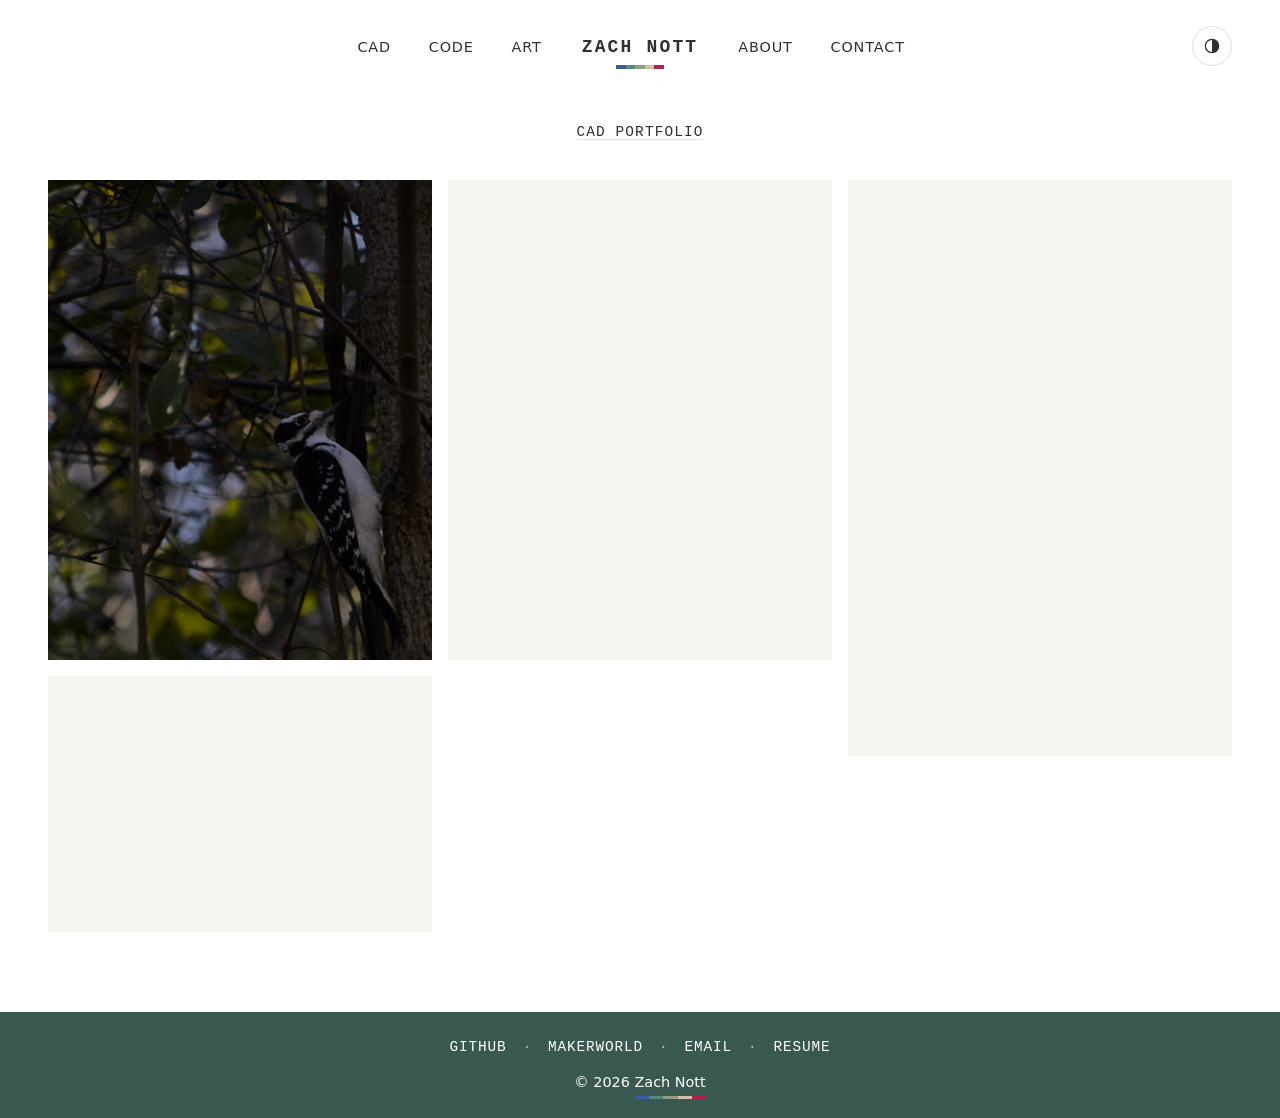
==== commit 5a97955e: "feat: content security policy on every page, noindex on thelab (L2)" ====
--- a/index.html
+++ b/index.html
@@ -3,6 +3,11 @@
 <html lang="en">
     <head>
         <meta charset="UTF-8">
+        <!-- Security (L2): a Content Security Policy. GitHub Pages can't send headers, so it rides in a
+             meta tag, first in <head> because it only covers what comes after it. Every script, style,
+             font, picture and fetch must come from this site: an injected <script> or a tag pointing at
+             another server simply won't load. No page uses inline code, so nothing needs 'unsafe-inline' -->
+        <meta http-equiv="Content-Security-Policy" content="default-src 'self'; script-src 'self'; style-src 'self'; img-src 'self'; font-src 'self'; connect-src 'self'; object-src 'none'; base-uri 'self'; form-action 'none'">
         <meta name="viewport" content="width=device-width, initial-scale=1.0">
         <!-- CONTENT: the tab title and the text search engines and link previews show -->
         <title>Zach Nott · Mechanical Design &amp; CAD</title>
--- a/css/styles.css
+++ b/css/styles.css
@@ -838,6 +838,34 @@
   }
 }
 
+/* =========================================================
+   PAGE TRANSITIONS (owner, 2026-11-26): going from page to page, say from the Code
+   workshop to CAD, cross-fades instead of flashing blank. A cross-document View
+   Transition: when BOTH pages opt in with this rule (all of them load styles.css,
+   except thelab.html), the browser snapshots the old page and fades it into the new.
+   Browsers without it (Firefox, for now) just change page as before. Links to other
+   sites never fade. A fade isn't movement, so it stays for reduced-motion users too
+   ========================================================= */
+@view-transition {
+  navigation: auto;
+}
+
+::view-transition-old(root) {
+  animation: page-out var(--speed) ease both;
+}
+
+::view-transition-new(root) {
+  animation: page-in var(--speed-slow) var(--ease-smooth) both;
+}
+
+@keyframes page-out {
+  to { opacity: 0; }
+}
+
+@keyframes page-in {
+  from { opacity: 0; }
+}
+
 /* ---------- THE THEME BUTTON ----------
    A plain <button>: Enter, Space, click and screen readers work for free.
    Never set display on it, or the hidden attribute stops working (no JS = no button).
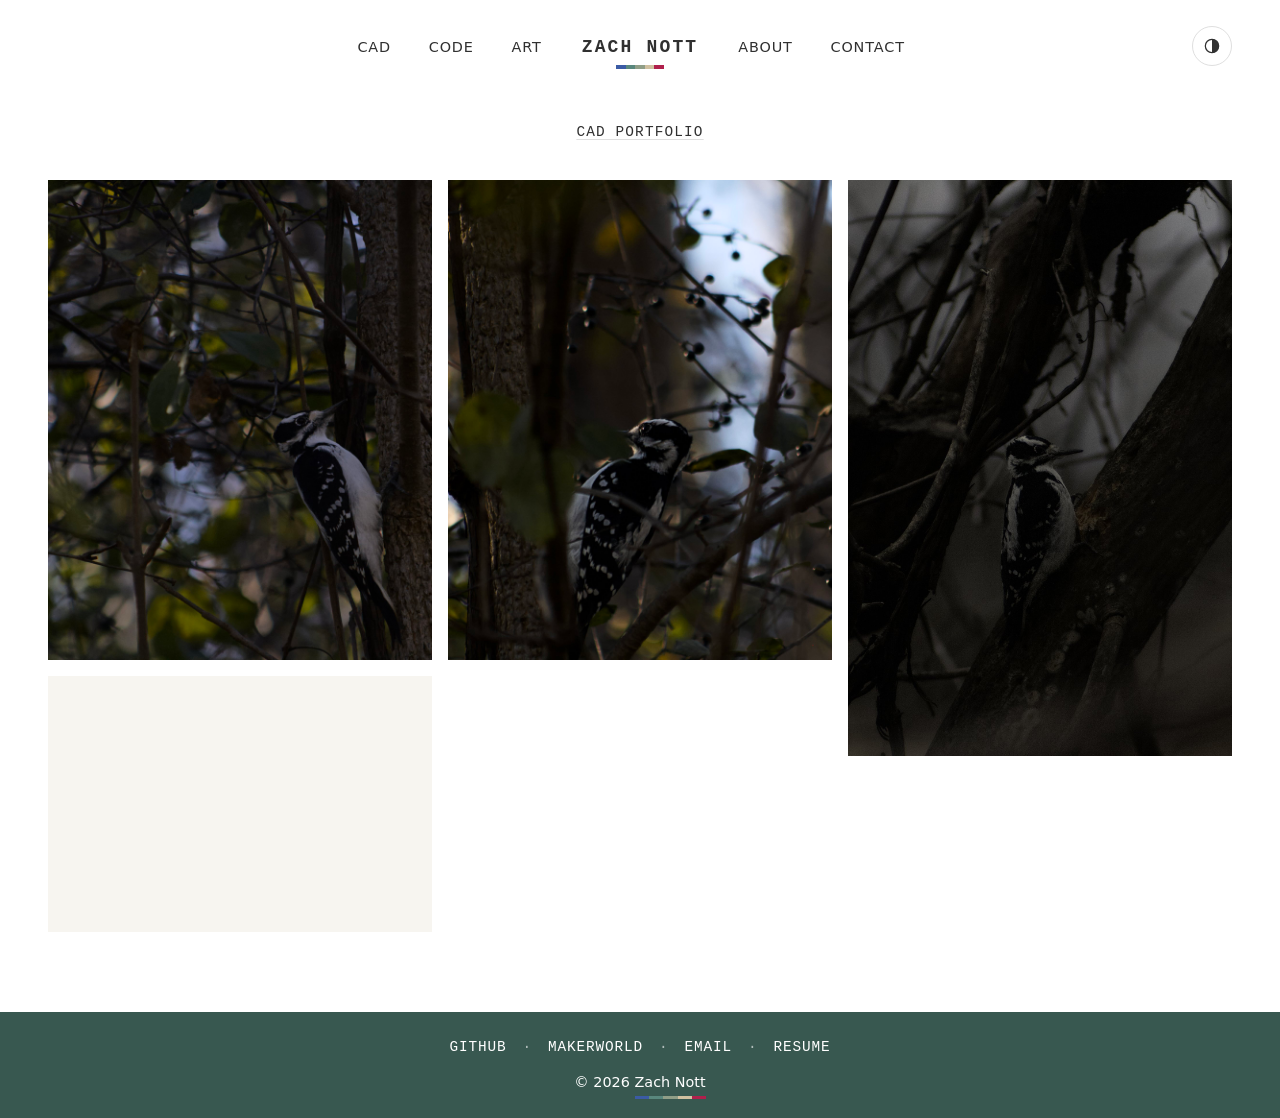
==== commit 51c1820e: "fix: version CSS/JS links and revalidate JSON so browsers never mix old and new files (D56)" ====
--- a/index.html
+++ b/index.html
@@ -16,16 +16,19 @@
         <meta name="robots" content="noindex">
         <!-- The five stripes; an SVG icon stays sharp at any size and switches to greys in dark mode -->
         <link rel="icon" href="favicon.svg" type="image/svg+xml">
-        <link rel="stylesheet" href="css/styles.css">
+        <!-- Each CSS and JS link carries ?v=<date it last changed>. A browser keeps files it has
+             downloaded; a new ?v makes the address new, so it fetches the new file instead of
+             mixing a new page with old styles or scripts. Change a file: bump its ?v on every page -->
+        <link rel="stylesheet" href="css/styles.css?v=20261126">
         <!-- cardyles.css: the Blueprint cards in the "Featured cards" drawer -->
-        <link rel="stylesheet" href="css/cardyles.css">
-        <link rel="stylesheet" href="css/homyles.css">
-        <script src="js/script.js" defer></script>
+        <link rel="stylesheet" href="css/cardyles.css?v=20261126">
+        <link rel="stylesheet" href="css/homyles.css?v=20261126">
+        <script src="js/script.js?v=20261126" defer></script>
         <!-- datacript.js before homcript.js: deferred scripts run in this order -->
-        <script src="js/datacript.js" defer></script>
-        <script src="js/homcript.js" defer></script>
+        <script src="js/datacript.js?v=20261126" defer></script>
+        <script src="js/homcript.js?v=20261126" defer></script>
         <!-- No defer on purpose: it sets the saved theme before the page is drawn (no white flash) -->
-        <script src="js/themcript.js"></script>
+        <script src="js/themcript.js?v=20261126"></script>
     </head>
 
     <body class="thehomepage">
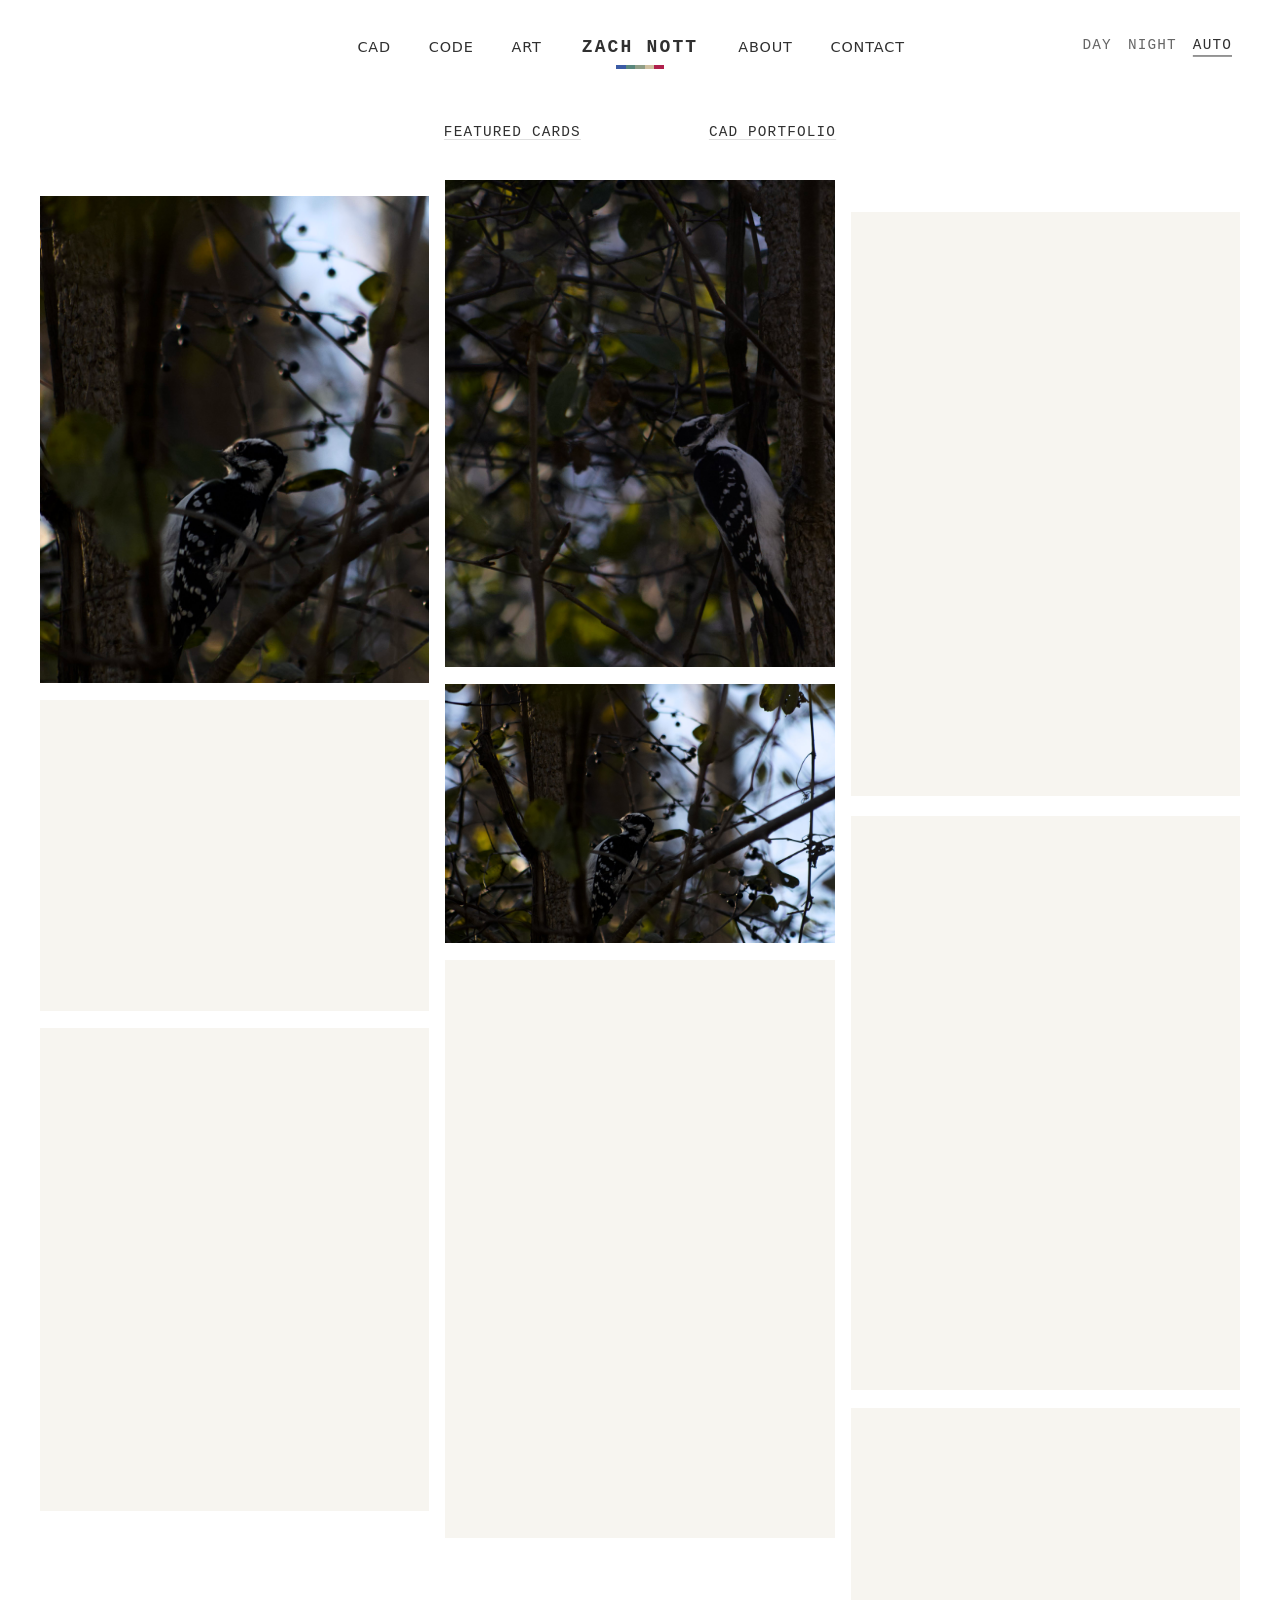
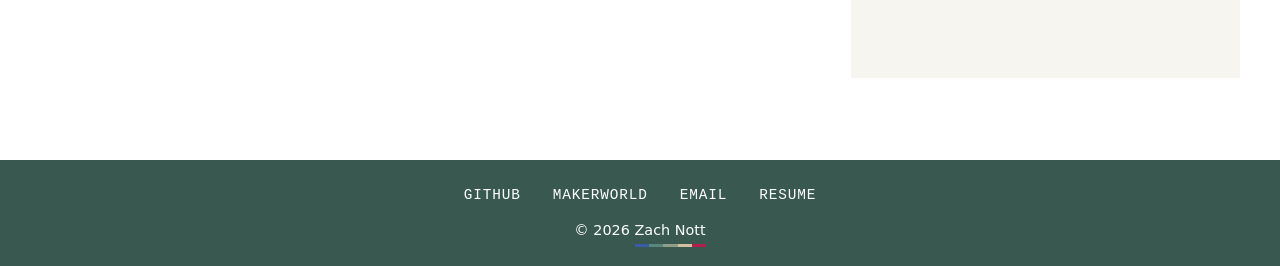
==== commit 73384935: "feat: CAD redesign (O5), word theme switch, Bravo-style Home, polish round" ====
--- a/index.html
+++ b/index.html
@@ -10,7 +10,7 @@
         <meta http-equiv="Content-Security-Policy" content="default-src 'self'; script-src 'self'; style-src 'self'; img-src 'self'; font-src 'self'; connect-src 'self'; object-src 'none'; base-uri 'self'; form-action 'none'">
         <meta name="viewport" content="width=device-width, initial-scale=1.0">
         <!-- CONTENT: the tab title and the text search engines and link previews show -->
-        <title>Zach Nott · Mechanical Design &amp; CAD</title>
+        <title>Zach Nott Mechanical Design &amp; CAD</title>
         <meta name="description" content="Portfolio of Zach Nott: CAD models, 3D-printed parts and mechanisms, from first sketch to printed part.">
         <!-- Staging (L1, D47): search engines skip the site until launch. Removing this line IS the launch (L3) -->
         <meta name="robots" content="noindex">
@@ -19,16 +19,16 @@
         <!-- Each CSS and JS link carries ?v=<date it last changed>. A browser keeps files it has
              downloaded; a new ?v makes the address new, so it fetches the new file instead of
              mixing a new page with old styles or scripts. Change a file: bump its ?v on every page -->
-        <link rel="stylesheet" href="css/styles.css?v=20261126">
+        <link rel="stylesheet" href="css/styles.css?v=20261127">
         <!-- cardyles.css: the Blueprint cards in the "Featured cards" drawer -->
         <link rel="stylesheet" href="css/cardyles.css?v=20261126">
-        <link rel="stylesheet" href="css/homyles.css?v=20261126">
-        <script src="js/script.js?v=20261126" defer></script>
+        <link rel="stylesheet" href="css/homyles.css?v=20261127">
+        <script src="js/script.js?v=20261127" defer></script>
         <!-- datacript.js before homcript.js: deferred scripts run in this order -->
-        <script src="js/datacript.js?v=20261126" defer></script>
-        <script src="js/homcript.js?v=20261126" defer></script>
+        <script src="js/datacript.js?v=20261126-2" defer></script>
+        <script src="js/homcript.js?v=20261127" defer></script>
         <!-- No defer on purpose: it sets the saved theme before the page is drawn (no white flash) -->
-        <script src="js/themcript.js?v=20261126"></script>
+        <script src="js/themcript.js?v=20261127"></script>
     </head>
 
     <body class="thehomepage">
@@ -76,41 +76,21 @@
                                         <a class="menu-link" href="aboutme.html">About</a></li>
                                     <li class="header-right-item" id="item-contact">
                                         <a class="menu-link" href="contact.html">Contact</a></li>
-                                    <!-- Hidden until The Laboratory is a real page (R1, owner 2026-11-07). Remove "hidden" to bring it back -->
-                                    <li class="header-right-item mega-menu-item" id="item-lab" hidden>
-                                        <a class="menu-link" href="thelab.html">The Laboratory</a>
-                                        <!-- Phone-only toggle for the Lab links: hidden until js/script.js runs, like the Menu button.
-                                             It must come before the list, because the CSS "~" only reaches later siblings -->
-                                        <button class="submenu-toggle" type="button" aria-expanded="true" aria-label="Laboratory links" hidden><span aria-hidden="true">&#9656;</span></button>
-                                        <ul class="mega-sub-menu">
-                                            <li class="mega-menu-item"><a class="menu-link" href="#">Electronics and Circuitry</a></li>
-                                            <li class="mega-menu-item"><a class="menu-link" href="#">Computer Design and Code</a></li>
-                                            <li class="mega-menu-item"><a class="menu-link" href="#">Physical Realm and CAD</a></li>
-                                            <li class="mega-menu-item"><a class="menu-link" href="#">The AI Abode</a></li>
-                                            <li class="mega-menu-item"><a class="menu-link" href="#">In Works</a></li>
-                                            <li class="mega-menu-item"><a class="menu-link" href="#">Complete Projects</a></li>
-                                            <li class="mega-menu-item"><a class="menu-link" href="#">Research Topics</a></li>
-                                        </ul>
-                                    </li>
                                 </ul>
                             </div>
                         </div>
                     </div>
                 </nav>
-                <!-- Theme button (O1, D51; it replaced the drum dimmer, D35-D38): each press goes Auto -> Day -> Night -> Auto.
-                     Hidden until js/themcript.js runs; without JS the site just follows the OS.
-                     The script sets data-mode, and the CSS shows the matching icon (THEME BUTTON in styles.css) -->
-                <button id="theme-button" class="theme-button" type="button" data-mode="auto" hidden>
-                    <svg class="theme-icon" viewBox="-12 -12 24 24" width="20" height="20" aria-hidden="true" focusable="false">
-                        <!-- Auto: a circle, half filled (half day, half night) -->
-                        <g class="icon-auto"><circle r="8"/><path d="M0 -8a8 8 0 0 1 0 16z"/></g>
-                        <!-- Day: a sun -->
-                        <g class="icon-day"><circle r="4"/><path d="M0 -10v2.5M0 7.5v2.5M-10 0h2.5M7.5 0h2.5M-7 -7l1.8 1.8M5.2 5.2l1.8 1.8M-7 7l1.8 -1.8M5.2 -5.2l1.8 -1.8"/></g>
-                        <!-- Night: a crescent moon -->
-                        <g class="icon-night"><path d="M3 -8.5a8.5 8.5 0 1 0 5.5 11a6.5 6.5 0 0 1 -5.5 -11z"/></g>
-                    </svg>
-                    <span class="screen-reader-text">Theme: <span class="theme-name">Auto</span></span>
-                </button>
+                <!-- Theme switch (O1, D51; three words since the owner's pick T1, 2026-11-27): Day, Night and
+                     Auto, the one in use underlined like the current page in the nav. Each word is a button
+                     with aria-pressed, so a screen reader hears "Night, toggle button, pressed". Phones show
+                     only the word in use, and pressing it moves on to the next (styles.css, THE THEME SWITCH).
+                     Hidden until js/themcript.js runs: without JS the site simply follows the OS -->
+                <div class="theme-switch" role="group" aria-label="Theme" hidden>
+                    <button class="theme-choice" type="button" data-choice="day">Day</button>
+                    <button class="theme-choice" type="button" data-choice="lantern">Night</button>
+                    <button class="theme-choice" type="button" data-choice="auto">Auto</button>
+                </div>
             </header>
 
             <!-- Landmarks: screen readers can jump straight to main or footer. The skip link targets #content -->
@@ -188,7 +168,7 @@
                             </ul>
                         </div>
                     </div>
-                    <p class="footer-copy">&copy; 2026 <span class="footer-name">Zach Nott</span></p>
+                    <p class="footer-copy">&copy; <span data-year>2026</span> <span class="footer-name">Zach Nott</span></p>
                 </div>
             </footer>
         </div>
--- a/css/styles.css
+++ b/css/styles.css
@@ -181,7 +181,6 @@
   --radius-soft: 6px;      /* photos and floating panels: About's pictures, the profile card popover */
   --radius-pill: 999px;    /* fully round ends (the outline buttons): any value over half the height works */
   --golden: 1.618;         /* φ, the golden ratio: used for spacing that should feel "just right" */
-  --theme-size: 2.5rem;    /* the round theme button in the header (40px: an easy tap, still small) */
   --header-row: var(--space-7);   /* the header's top row on phones: the Menu button's 48px height */
 
   /* Where every page's content starts below the header (owner's pick B, 2026-11-08):
@@ -411,7 +410,7 @@
    It was a full pine band (D38), then one quiet line on the page colour (O2, D51);
    the owner wanted the pine back, but slimmer. Everything is centred, like the
    header, so the page opens and closes the same way:
-     GITHUB · MAKERWORLD · EMAIL · RESUME
+     GITHUB  MAKERWORLD  EMAIL  RESUME
               © 2026 Zach Nott
                         ▔▔▔▔▔▔▔▔▔  <- the stripe mark, exactly as wide as the name
    Declutter (D-a, 2026-11-23): it holds only what the header doesn't, the
@@ -469,15 +468,13 @@
   text-transform: uppercase;
 }
 
-/* From 40rem the four links fit on one line, so a dot goes between them. (On phones
-   they may wrap, and a dot at the start of a line looks like a mistake, so no dots there.)
-   It's decoration from CSS, so screen readers skip it (content: "·" / "" speaks nothing) */
+/* The footer's links are told apart by space alone: no dots between them (owner, 2026-11-26:
+   bullets between words read as machine-made). So from 40rem, where they fit on one line,
+   the gap grows from 16px to 32px; phones keep 16px, where the two groups wrap */
 @media (min-width: 40rem) {
-  .footer-extras li + li::before,
-  .footer-extras .footer-group + .footer-group li:first-child::before {
-    content: "·" / "";
-    margin-right: var(--space-4);
-    opacity: 0.6;
+  .footer-extras,
+  .footer-list {
+    column-gap: var(--space-6);
   }
 }
 
@@ -520,7 +517,7 @@
 
 /* =========================================================
    HEADER: the same markup is copied into every page.
-   Order: frame, links, Menu button, Lab dropdown, then one phone block
+   Order: frame, links, Menu button, then one phone block
    and one desktop block at the end, so every screen-size change for the
    header lives in one place.
    Use classes here, never a bare "header" selector: projects.html has a second
@@ -635,13 +632,6 @@
 }
 
 /* Phones: one link per row, and the padding makes each row a big tap target */
-/* The Lab link is hidden until the Lab exists (R1). The desktop block below gives
-   .header-right-item a display value, which would beat the hidden attribute,
-   so this rule says it again with a stronger selector (an id beats a class) */
-#item-lab[hidden] {
-  display: none;
-}
-
 .header-left-item,
 .header-right-item {
   padding: var(--space-4);         /* was 15px: now on the spacing scale */
@@ -649,7 +639,7 @@
 }
 
 /* ---------- Menu button (phones) ----------
-   Both buttons start with the hidden attribute (see js/script.js).
+   The button starts with the hidden attribute (see js/script.js).
    Never set display on them outside the desktop block, or hidden stops
    working and a dead button shows when JS is off */
 .menu-toggle {
@@ -682,52 +672,12 @@
   }
 }
 
-/* ---------- Lab dropdown ----------
-   Phones: a ▸ button folds the sub-links open and shut inside the Menu.
-   Desktop: the sub-links float in a panel that opens on hover or keyboard focus */
-.mega-sub-menu {
-  list-style: none;
-  margin: 0;
-  padding-inline-start: var(--space-4);   /* indented under "The Laboratory" */
-}
-
-.mega-sub-menu li {
-  padding-block: var(--space-2);
-}
-
-/* No underlines: a stack of them looked clunky */
-.mega-sub-menu .menu-link {
-  text-decoration: none;
-}
-
-.submenu-toggle {
-  min-width: var(--space-7);           /* 48px tap target */
-  min-height: var(--space-7);
-  border: none;
-  background: none;
-  color: var(--color-ink);
-  font-size: var(--step-2);            /* the ▸ character is drawn small, so size it up */
-  cursor: pointer;
-}
-
-/* transform needs a box, and an inline span isn't one, hence inline-block */
-.submenu-toggle span {
-  display: inline-block;
-  transition: transform var(--speed-fast);
-}
-
-/* Points down when open */
-.submenu-toggle[aria-expanded="true"] span {
-  transform: rotate(90deg);
-}
-
 /* ---------- Phones only: closed states ----------
-   "~" means "any later sibling", so each button must come before what it hides.
+   "~" means "any later sibling", so the button must come before what it hides.
    (width < 64rem) ends exactly where the desktop block begins */
 @media (width < 64rem) {
   .menu-toggle[aria-expanded="false"] ~ .header-column-left,
-  .menu-toggle[aria-expanded="false"] ~ .header-column-right,
-  .submenu-toggle[aria-expanded="false"] ~ .mega-sub-menu {
+  .menu-toggle[aria-expanded="false"] ~ .header-column-right {
     display: none;
   }
 }
@@ -752,41 +702,9 @@
     display: inline-block;
   }
 
-  /* Hover and focus do the opening here, so no buttons */
-  .menu-toggle,
-  .submenu-toggle {
+  /* Every link fits in the row here, so no Menu button */
+  .menu-toggle {
     display: none;
-  }
-
-  /* The panel measures its position from this li (its nearest positioned ancestor) */
-  #item-lab {
-    position: relative;
-  }
-
-  /* top: 100% puts the panel flush under the li. The li's own padding is
-     part of the li, so the mouse never crosses a gap where :hover would end */
-  .mega-sub-menu {
-    display: none;
-    position: absolute;
-    top: 100%;
-    left: 0;
-    z-index: 10;                       /* above the page content */
-    padding: var(--space-3) var(--space-5);
-    background: var(--color-bg);
-    border: 1px solid var(--color-sage);
-    border-top: 3px solid var(--color-accent);   /* a pine strip, like a vintage label */
-  }
-
-  /* Tighter rows than on phones: a mouse doesn't need a finger-sized target */
-  .mega-sub-menu li {
-    padding-block: var(--space-1);
-  }
-
-  /* :focus-within = this li or anything inside it has focus, so tabbing
-     through the sub-links keeps the panel open, and tabbing out closes it */
-  #item-lab:hover .mega-sub-menu,
-  #item-lab:focus-within .mega-sub-menu {
-    display: block;
   }
 }
 
@@ -841,8 +759,8 @@
 /* =========================================================
    PAGE TRANSITIONS (owner, 2026-11-26): going from page to page, say from the Code
    workshop to CAD, cross-fades instead of flashing blank. A cross-document View
-   Transition: when BOTH pages opt in with this rule (all of them load styles.css,
-   except thelab.html), the browser snapshots the old page and fades it into the new.
+   Transition: when BOTH pages opt in with this rule (all of them load styles.css),
+   the browser snapshots the old page and fades it into the new.
    Browsers without it (Firefox, for now) just change page as before. Links to other
    sites never fade. A fade isn't movement, so it stays for reduced-motion users too
    ========================================================= */
@@ -866,62 +784,58 @@
   from { opacity: 0; }
 }
 
-/* ---------- THE THEME BUTTON ----------
-   A plain <button>: Enter, Space, click and screen readers work for free.
-   Never set display on it, or the hidden attribute stops working (no JS = no button).
-   Phones: in the empty cell left of the name, level with the Menu button.
-   Desktop: at the right end of the header row */
-.theme-button {
+/* ---------- THE THEME SWITCH (owner's pick T1, 2026-11-27) ----------
+   Day Night Auto: three quiet words in the nav's mono capitals, the one in use underlined
+   (aria-pressed, set by js/themcript.js), the same mark as the current page in the nav.
+   The group starts with the hidden attribute (no JS = no switch, the site follows the OS),
+   so display is only set once it's shown (:not([hidden])).
+   Phones: in the empty cell left of the name, level with the Menu button, and only the word
+   in use shows (pressing it moves on). Desktop: all three, at the right end of the header row */
+.theme-switch {
   position: absolute;
-  top: calc(var(--space-4) + (var(--header-row) - var(--theme-size)) / 2);   /* centred on the top row */
+  top: calc(var(--space-4) + var(--header-row) / 2);   /* the middle of the top row */
   left: var(--gutter);
-  width: var(--theme-size);
-  height: var(--theme-size);
-  padding: 0;
-  border: 1px solid var(--color-line);
-  border-radius: 50%;
+  translate: 0 -50%;
+}
+
+.theme-switch:not([hidden]) {
+  display: flex;
+  gap: var(--space-4);
+}
+
+.theme-choice {
+  padding: var(--space-1) 0;           /* small words, but a 24px+ tap target (WCAG 2.5.8) */
+  border: 0;
   background: none;
+  color: var(--color-muted);
+  font-family: var(--font-mono);
+  font-size: var(--step--1);
+  letter-spacing: var(--tracking-caps);
+  text-transform: uppercase;
+  cursor: pointer;
+}
+
+.theme-choice:hover,
+.theme-choice[aria-pressed="true"] {
   color: var(--color-ink);
-  cursor: pointer;
-}
-
-.theme-button:hover {
-  border-color: var(--color-highlight);
+}
+
+.theme-choice[aria-pressed="true"] {
+  text-decoration: underline;
+  text-decoration-thickness: 1px;
+  text-underline-offset: 0.4em;
+}
+
+@media (width < 64rem) {
+  .theme-choice[aria-pressed="false"] {
+    display: none;
+  }
 }
 
 @media (min-width: 64rem) {
-  .theme-button {
+  .theme-switch {
     top: 50%;
     left: auto;
     right: var(--gutter);
-    translate: 0 -50%;
-  }
-}
-
-/* The icon: drawn in the text colour with thin lines, like the rest of the header.
-   All three icons are in the HTML; data-mode (set by the script) shows one */
-.theme-icon {
-  display: block;
-  margin: auto;
-  fill: none;
-  stroke: currentColor;
-  stroke-width: 1.5;
-  stroke-linecap: round;
-  stroke-linejoin: round;
-}
-
-.theme-icon g {
-  display: none;
-}
-
-.theme-button[data-mode="auto"] .icon-auto,
-.theme-button[data-mode="day"] .icon-day,
-.theme-button[data-mode="lantern"] .icon-night {
-  display: inline;
-}
-
-/* Auto's filled half */
-.icon-auto path {
-  fill: currentColor;
-  stroke: none;
-}
+  }
+}
--- a/css/homyles.css
+++ b/css/homyles.css
@@ -4,10 +4,15 @@
    until O4: git log -S "home-hero")
    Shared header, tokens and footer live in styles.css; the masonry script in js/datacript.js */
 
-/* The mosaic is a little wider than the site's 72rem, like the reference (about 1200px of pictures).
+/* The mosaic copies brittanybravo.com's measurements (checked 2026-11-27 at 1920, 1440, 1024 and
+   390px wide): a 1200px block of three columns, centred, so a full-screen window has wide white
+   margins (360px each side at 1920). Below 1200px it runs edge to edge with NO side margin, and
+   phones get two columns. --gutter: 0 removes the page's side padding here; the row of links
+   and the cards drawer add their own (below), so only the pictures touch the edges.
    Only <main>: the header keeps the site width */
 .thehomepage .site-main {
-  --content-max: 80rem;
+  --content-max: 75rem;                /* 1200px: three 390px columns and two gaps */
+  --gutter: 0;
   /* Home's own top gap (owner, 2026-11-24: "the gap between the nav bar and the featured cards").
      Other pages open with a big title, which needs room; Home opens with a small row of links
      that belongs right under the nav, so it gets 24px instead of the site's 60-80px */
@@ -15,7 +20,7 @@
 }
 
 /* =========================================================
-   THE MOSAIC: 3 columns, 2 on tablets, 1 on phones (the same steps as the Art grid).
+   THE MOSAIC: 3 columns, 2 on phones, like the reference.
    The gap is the "crisp white border" between pictures: one value both ways.
    Masonry: js/datacript.js adds .is-masonry and gives each tile a row span from its height,
    so tiles stack tightly in their column (D49). Without it: plain rows, still fine
@@ -41,13 +46,22 @@
   padding-bottom: var(--space-4);
 }
 
-@media (width < 56rem) {
+/* Three columns down to tablet width, then two (the reference keeps 3 at 1024px and 2 on a phone).
+   4 and 5 columns were tried on 2026-11-27 and looked busier, not cleaner */
+@media (width < 40rem) {
   .mosaic { grid-template-columns: repeat(2, 1fr); }
 }
 
-@media (width < 37.5rem) {
-  .mosaic { grid-template-columns: 1fr; }
-}
+/* BIG TILES (owner, 2026-11-27: "some rows/columns can combine to house bigger pictures").
+   A tile listed in data/home.json "big" gets .is-big and spans two columns; masonry makes
+   it as tall as its picture needs. "dense" lets later, smaller tiles fill a hole the big one
+   leaves, so the wall has no gaps (Tab still goes in the list order).
+   Only from 56rem: on a 1-column phone a two-column tile would add a column */
+@media (width >= 56rem) {
+  .mosaic { grid-auto-flow: row dense; }
+  .mosaic > .is-big { grid-column: span 2; }
+}
+
 
 /* =========================================================
    ONE TILE: the picture, with its caption laid over it.
@@ -156,17 +170,26 @@
    into CAD, two quiet words centred under the header's name
    ========================================================= */
 .mosaic-links {
+  padding-inline: var(--space-4);      /* Home's main has no side padding (the mosaic touches the edges) */
   display: flex;
   flex-wrap: wrap;
   justify-content: center;
   align-items: baseline;
-  gap: var(--space-2) var(--space-8);  /* 64px between the two (owner, 2026-11-24: "spread out a bit") */
+  gap: var(--space-2) var(--space-8);  /* 64px between the two on phones (owner, 2026-11-24: "spread out a bit") */
   max-width: none;                     /* styles.css gives every <p> a 65ch reading width; this row spans the page */
   margin: 0 0 var(--space-6);          /* 32px of air before the mosaic (was 16px) */
   font-family: var(--font-mono);
   font-size: var(--step--1);
   letter-spacing: var(--tracking-caps);
   text-transform: uppercase;
+}
+
+/* Desktop: twice the air (owner, 2026-11-27: "too close to each other in desktop mode").
+   Phones keep 64px, where the screen is narrow */
+@media (min-width: 64rem) {
+  .mosaic-links {
+    column-gap: calc(2 * var(--space-8));   /* 128px */
+  }
 }
 
 /* The drawer's button looks like the link beside it: a quiet underlined word, not a pill */
@@ -211,6 +234,7 @@
 .cards-drawer {
   display: grid;
   grid-template-rows: 0fr;
+  padding-inline: var(--space-4);      /* Home's main has no side padding (the mosaic touches the edges) */
 }
 
 .cards-drawer.is-open {
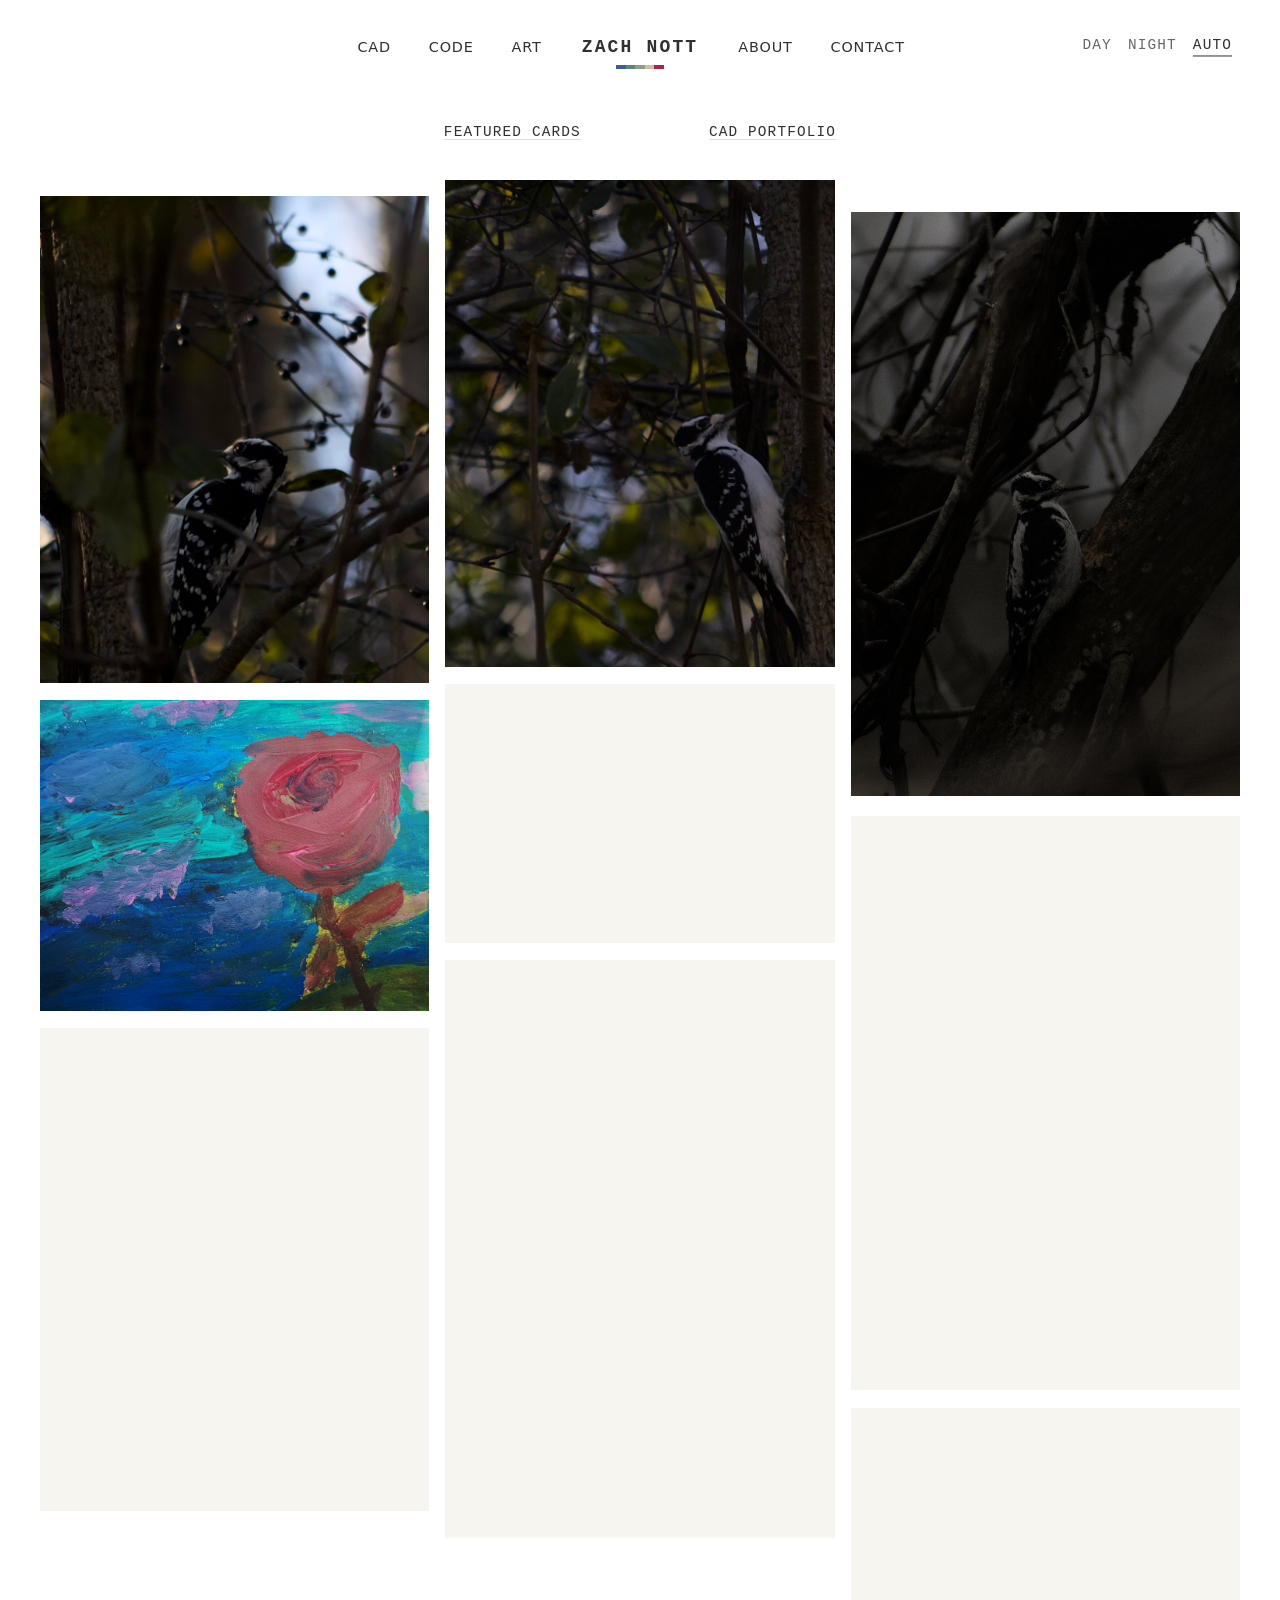
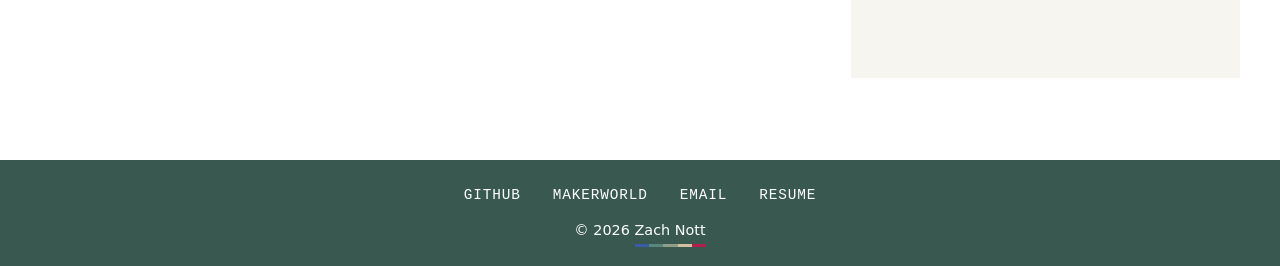
==== commit f522684a: "feat: word controls for motion and theme, bare scrolls, headings in sans (O3)" ====
--- a/index.html
+++ b/index.html
@@ -19,7 +19,7 @@
         <!-- Each CSS and JS link carries ?v=<date it last changed>. A browser keeps files it has
              downloaded; a new ?v makes the address new, so it fetches the new file instead of
              mixing a new page with old styles or scripts. Change a file: bump its ?v on every page -->
-        <link rel="stylesheet" href="css/styles.css?v=20261127">
+        <link rel="stylesheet" href="css/styles.css?v=20261127-2">
         <!-- cardyles.css: the Blueprint cards in the "Featured cards" drawer -->
         <link rel="stylesheet" href="css/cardyles.css?v=20261126">
         <link rel="stylesheet" href="css/homyles.css?v=20261127">
@@ -28,7 +28,7 @@
         <script src="js/datacript.js?v=20261126-2" defer></script>
         <script src="js/homcript.js?v=20261127" defer></script>
         <!-- No defer on purpose: it sets the saved theme before the page is drawn (no white flash) -->
-        <script src="js/themcript.js?v=20261127"></script>
+        <script src="js/themcript.js?v=20261127-2"></script>
     </head>
 
     <body class="thehomepage">
--- a/css/styles.css
+++ b/css/styles.css
@@ -4,13 +4,6 @@
    Variable fonts: one file holds every weight in the range
    font-display: swap shows fallback text right away instead of invisible text
    ========================================================= */
-@font-face {
-  font-family: "Cinzel";
-  src: url("../assets/fonts/cinzel-latin-wght-normal.woff2") format("woff2");
-  font-weight: 400 900;
-  font-style: normal;
-  font-display: swap;
-}
 @font-face {
   font-family: "Instrument Sans";
   src: url("../assets/fonts/instrument-sans-latin-wght-normal.woff2") format("woff2");
@@ -138,7 +131,6 @@
   --faux-bold: 0.04em 0 0 currentColor, -0.04em 0 0 currentColor, 0 0 0.6em var(--color-glow);
 
   /* Fonts: every stack ends in fallbacks in case a file fails to load */
-  --font-display: "Cinzel", "Trajan Pro", Georgia, serif;
   --font-body: "Instrument Sans", system-ui, "Segoe UI", Roboto, sans-serif;
   --font-mono: "JetBrains Mono", ui-monospace, Consolas, monospace;
   --font-pixel: "Silkscreen", "Courier New", monospace;
@@ -273,12 +265,16 @@
   text-wrap: balance;              /* evens out line lengths in multi-line headings */
 }
 
-/* Daz pass X2 (D44): only the page title wears Cinzel, so one thing on the page stands out.
-   Section headings use the body font. Headings that want Cinzel (the CAD entry titles)
-   ask for it by class */
-h1 { font-family: var(--font-display); }
+/* O3 (2026-11-27): one voice. Every heading uses the body font; the page title stands out by
+   size and weight alone. (Cinzel, the old display font, was removed with its file: git log -S "Cinzel") */
+h1,
 h2,
 h3 { font-family: var(--font-body); }
+
+h1 {
+  font-weight: 600;
+  letter-spacing: -0.01em;             /* big sans type looks loose at its default spacing */
+}
 
 h1 { font-size: var(--step-3); }
 h2 { font-size: var(--step-2); }
@@ -529,7 +525,7 @@
 /* No band and no hairline (O1, D51): the header sits on the page colour, like the reference,
    so the first thing under it is the work. (It was a white band with a hairline, D43) */
 .site-header {
-  position: relative;                  /* the theme button is placed inside it (see THEME BUTTON) */
+  position: relative;                  /* desktop: the theme switch is placed inside it (THE THEME SWITCH) */
   padding-block: var(--space-4);
 }
 
@@ -789,13 +785,12 @@
    (aria-pressed, set by js/themcript.js), the same mark as the current page in the nav.
    The group starts with the hidden attribute (no JS = no switch, the site follows the OS),
    so display is only set once it's shown (:not([hidden])).
-   Phones: in the empty cell left of the name, level with the Menu button, and only the word
-   in use shows (pressing it moves on). Desktop: all three, at the right end of the header row */
+   All three words always show, side by side (owner, 2026-11-27).
+   Phones and tablets: a centred row under the name (the left cell beside the name is too
+   narrow for three words). Desktop: at the right end of the header row */
 .theme-switch {
-  position: absolute;
-  top: calc(var(--space-4) + var(--header-row) / 2);   /* the middle of the top row */
-  left: var(--gutter);
-  translate: 0 -50%;
+  justify-content: center;
+  margin-top: var(--space-2);
 }
 
 .theme-switch:not([hidden]) {
@@ -826,16 +821,54 @@
   text-underline-offset: 0.4em;
 }
 
-@media (width < 64rem) {
-  .theme-choice[aria-pressed="false"] {
-    display: none;
-  }
-}
-
 @media (min-width: 64rem) {
   .theme-switch {
+    position: absolute;
     top: 50%;
-    left: auto;
     right: var(--gutter);
-  }
-}
+    translate: 0 -50%;
+    margin-top: 0;
+  }
+}
+
+/* ---------- MOTION WORDS (owner's pick M1, 2026-11-27) ----------
+   The pause control as words, like the theme switch: "Spin  On  Off", the state in use
+   underlined. Two buttons with aria-pressed inside a labelled group, so a screen reader hears
+   "Spin, group. Off, toggle button, pressed". Used by the CAD carousel (Spin) and the Code
+   workshop (Motion, restyled in codyles.css). Starts hidden (no JS = nothing to pause) */
+.motion-words:not([hidden]) {
+  display: flex;
+  align-items: baseline;
+  gap: var(--space-3);
+}
+
+.motion-label,
+.motion-choice {
+  font-family: var(--font-mono);
+  font-size: var(--step--1);
+  letter-spacing: var(--tracking-caps);
+  text-transform: uppercase;
+}
+
+.motion-label {
+  color: var(--color-muted);
+}
+
+.motion-choice {
+  padding: var(--space-1) 0;           /* small words, but a 24px+ tap target (WCAG 2.5.8) */
+  border: 0;
+  background: none;
+  color: var(--color-muted);
+  cursor: pointer;
+}
+
+.motion-choice:hover,
+.motion-choice[aria-pressed="true"] {
+  color: var(--color-ink);
+}
+
+.motion-choice[aria-pressed="true"] {
+  text-decoration: underline;
+  text-decoration-thickness: 1px;
+  text-underline-offset: 0.4em;
+}
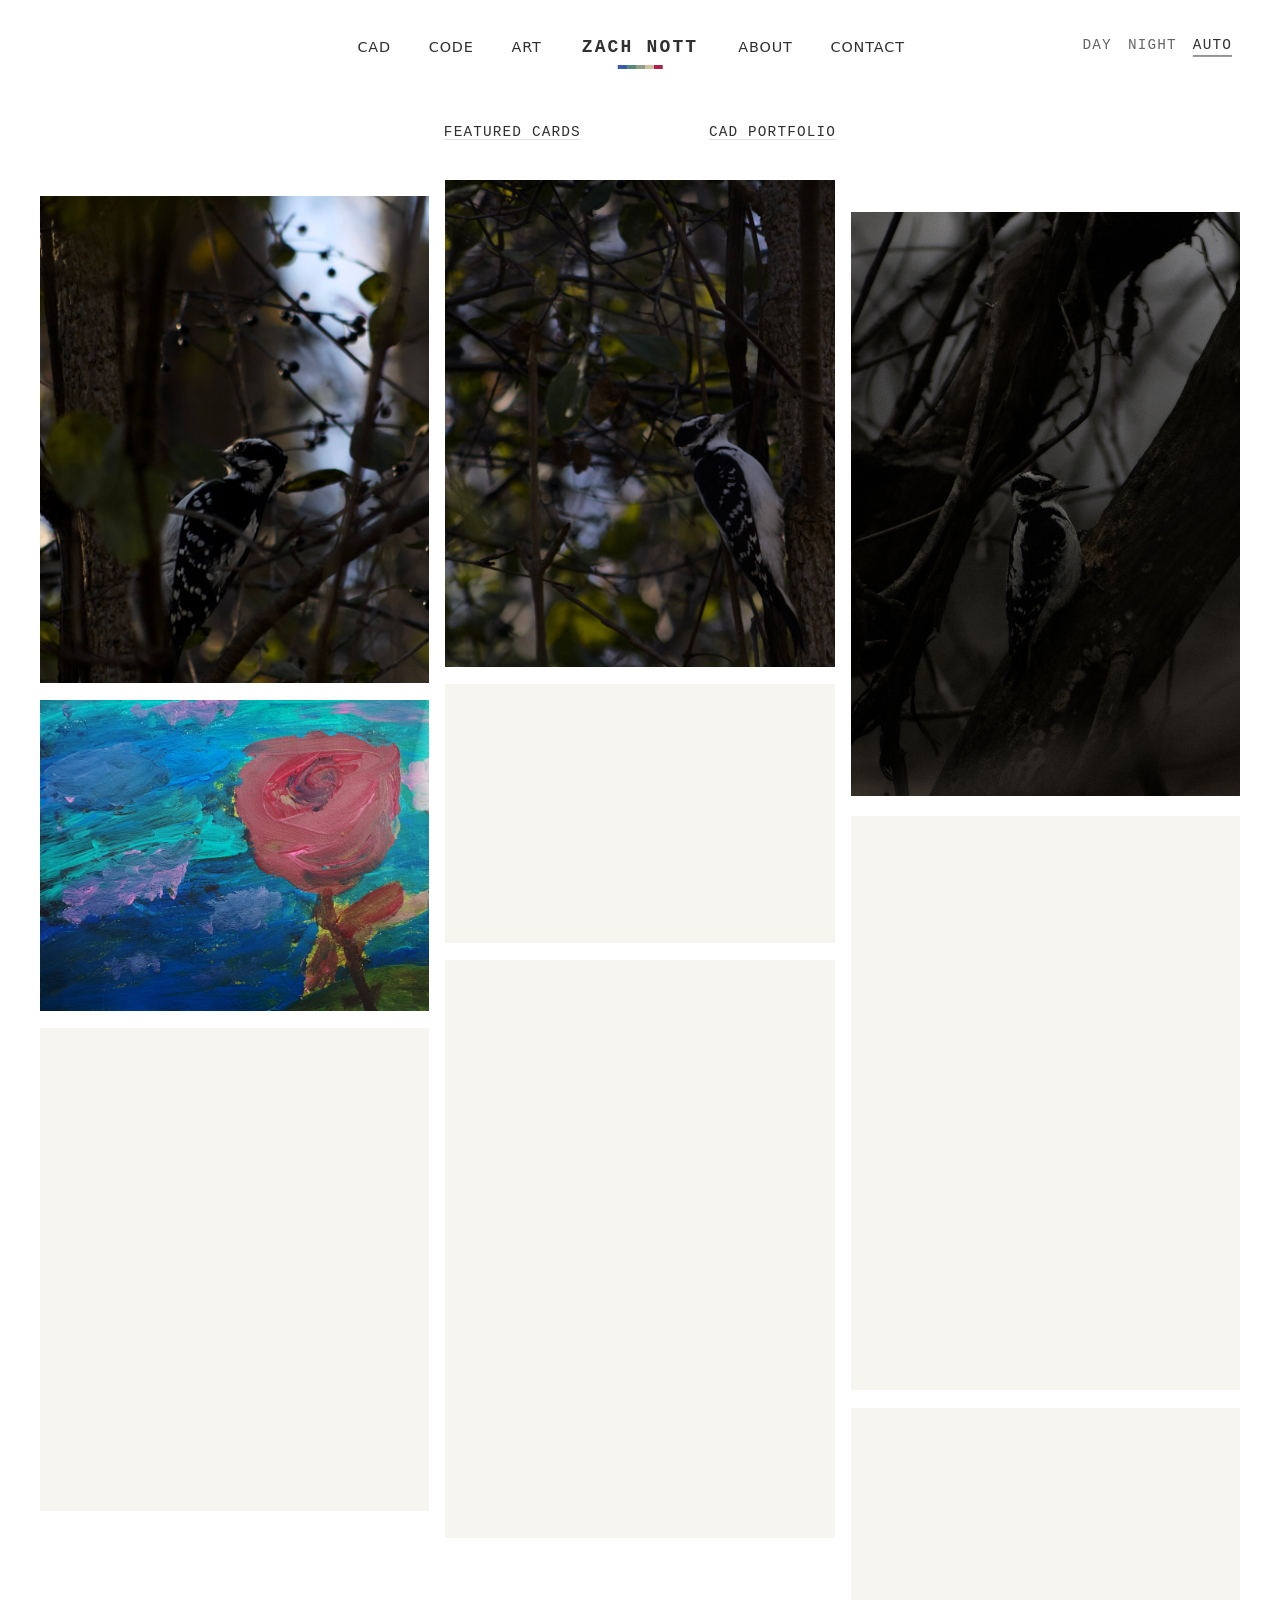
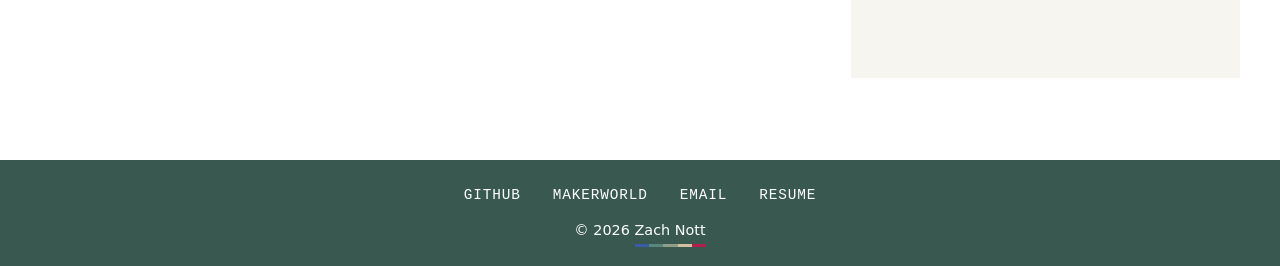
==== commit b5d20cbc: "feat: sticker buttons (X8), link previews (L1b), 404 page (L2), CAD proof rows and drawings, About r" ====
--- a/index.html
+++ b/index.html
@@ -11,19 +11,51 @@
         <meta name="viewport" content="width=device-width, initial-scale=1.0">
         <!-- CONTENT: the tab title and the text search engines and link previews show -->
         <title>Zach Nott Mechanical Design &amp; CAD</title>
-        <meta name="description" content="Portfolio of Zach Nott: CAD models, 3D-printed parts and mechanisms, from first sketch to printed part.">
+        <meta name="description" content="Zach Nott designs mechanical parts in Fusion 360 and prints them to test: a guitar bridge, printer fixes and print-in-place hinges, plus photography and code.">
         <!-- Staging (L1, D47): search engines skip the site until launch. Removing this line IS the launch (L3) -->
         <meta name="robots" content="noindex">
+        <!-- Link previews (L1b): what a shared link shows in a chat or a post. Every address here is FULL
+             (https://...): those sites fetch it from their own servers, so a relative path means nothing to them.
+             canonical names the one true address of this page. share-card.png is 1200 x 630, the size link
+             previews use (README, "Share picture"). CONTENT: og:title and og:description follow the tab title
+             and description above; change them together -->
+        <link rel="canonical" href="https://nottco.ca/">
+        <meta property="og:type" content="website">
+        <meta property="og:site_name" content="Zach Nott">
+        <meta property="og:title" content="Zach Nott Mechanical Design &amp; CAD">
+        <meta property="og:description" content="Zach Nott designs mechanical parts in Fusion 360 and prints them to test: a guitar bridge, printer fixes and print-in-place hinges, plus photography and code.">
+        <meta property="og:url" content="https://nottco.ca/">
+        <meta property="og:image" content="https://nottco.ca/assets/images/share-card.png">
+        <meta property="og:image:width" content="1200">
+        <meta property="og:image:height" content="630">
+        <meta property="og:image:alt" content="Zach Nott: mechanical design, CAD and the things I print, beside two CAD renders and a photo">
+        <meta name="twitter:card" content="summary_large_image">
+        <!-- Who this site is about, in the shared vocabulary search engines read (schema.org "Person"). It's data,
+             not code: browsers never run a script of this type, so the Content Security Policy doesn't apply.
+             sameAs lists the profiles that are the same person. No email or street address: those stay private -->
+        <script type="application/ld+json">
+        {
+            "@context": "https://schema.org",
+            "@type": "Person",
+            "name": "Zach Nott",
+            "url": "https://nottco.ca/",
+            "image": "https://nottco.ca/assets/images/share-card.png",
+            "jobTitle": "Mechanical designer",
+            "address": { "@type": "PostalAddress", "addressLocality": "Courtice", "addressRegion": "ON", "addressCountry": "CA" },
+            "knowsAbout": ["Mechanical design", "CAD", "Fusion 360", "SolidWorks", "3D printing", "Python"],
+            "sameAs": ["https://github.com/OopsieLazy", "https://makerworld.com/en/@Azuya_1500"]
+        }
+        </script>
         <!-- The five stripes; an SVG icon stays sharp at any size and switches to greys in dark mode -->
         <link rel="icon" href="favicon.svg" type="image/svg+xml">
         <!-- Each CSS and JS link carries ?v=<date it last changed>. A browser keeps files it has
              downloaded; a new ?v makes the address new, so it fetches the new file instead of
              mixing a new page with old styles or scripts. Change a file: bump its ?v on every page -->
-        <link rel="stylesheet" href="css/styles.css?v=20261127-2">
+        <link rel="stylesheet" href="css/styles.css?v=20261128">
         <!-- cardyles.css: the Blueprint cards in the "Featured cards" drawer -->
         <link rel="stylesheet" href="css/cardyles.css?v=20261126">
-        <link rel="stylesheet" href="css/homyles.css?v=20261127">
-        <script src="js/script.js?v=20261127" defer></script>
+        <link rel="stylesheet" href="css/homyles.css?v=20261128">
+        <script src="js/script.js?v=20261128" defer></script>
         <!-- datacript.js before homcript.js: deferred scripts run in this order -->
         <script src="js/datacript.js?v=20261126-2" defer></script>
         <script src="js/homcript.js?v=20261127" defer></script>
@@ -42,7 +74,7 @@
 
                 <nav id="site-nav" class="main-nav wrapper" aria-label="Main">
                     <!-- Mobile menu button: hidden until js/script.js runs, so without JS the links just stay visible -->
-                    <button id="menu-toggle" class="menu-toggle" type="button" aria-expanded="true" hidden>
+                    <button id="menu-toggle" class="button menu-toggle" type="button" aria-expanded="true" hidden>
                         <span aria-hidden="true">&#9776;</span> <span class="menu-word">Menu</span>
                     </button>
 
@@ -126,8 +158,8 @@
                                      aria-live is added by the script AFTER the first fill, so building it stays quiet -->
                                 <p class="featured-caption" aria-atomic="true">Featured: <b class="featured-name"></b></p>
                                 <div class="stack-buttons">
-                                    <button class="stack-prev" type="button" hidden>Previous</button>
-                                    <button class="stack-next" type="button" hidden>Next</button>
+                                    <button class="button stack-prev" type="button" hidden>Previous</button>
+                                    <button class="button stack-next" type="button" hidden>Next</button>
                                 </div>
                             </div>
                         </div>
--- a/css/styles.css
+++ b/css/styles.css
@@ -169,9 +169,10 @@
   --measure: 65ch;         /* comfortable reading width for paragraphs */
   --content-max: 72rem;    /* widest the page content gets (~1152px) */
   --gutter: clamp(var(--space-4), 5vw, var(--space-7));  /* side padding of .wrapper: 16px on phones, up to 48px */
-  --radius: 4px;           /* small, crisp corners to keep it minimal */
-  --radius-soft: 6px;      /* photos and floating panels: About's pictures, the profile card popover */
-  --radius-pill: 999px;    /* fully round ends (the outline buttons): any value over half the height works */
+  /* No corner tokens since X8 (owner, 2026-11-27: "remove the rounded AI UI"): every button,
+     photo and panel has square corners, like a drawing sheet. Round things left on purpose are
+     objects, not UI: the trading card's corners, the scroll's wooden rods, the status lamps */
+  --target-touch: 2.75rem; /* 44px: the height of a button a finger hits easily */
   --golden: 1.618;         /* φ, the golden ratio: used for spacing that should feel "just right" */
   --header-row: var(--space-7);   /* the header's top row on phones: the Menu button's 48px height */
 
@@ -360,7 +361,6 @@
   clip-path: none;
   background-color: var(--color-surface);
   color: var(--color-ink);
-  border-radius: var(--radius);
 }
 
 /* =========================================================
@@ -512,6 +512,106 @@
 }
 
 /* =========================================================
+   THE BUTTON (X8, owner 2026-11-27: one button style, square, no rounded "AI" pills).
+   The look is the owner's pick A, "Sticker" (2026-11-27, after the cartoon-retro references:
+   Cartoon Network 2003, Space Jam): a 2px outline and a HARD drop shadow, a copy of the
+   outline's colour moved down-right with no blur. It looks like a sticker standing off the page.
+   Hover lifts it a pixel; pressed, it slides down into its own shadow and lies flat.
+   Put class="button" on any <button> or link that should look like one; add "button-solid"
+   for the ONE main action on a page (Download PDF, MakerWorld). Where a button sits
+   (margins, position) stays in each page's own CSS. Leave a little room right and below
+   for the shadow (--lift), or a neighbour can cover it
+   ========================================================= */
+.button {
+  --lift: 3px;                         /* how far the shadow stands out: the "thickness" of the sticker */
+  display: inline-flex;
+  align-items: center;
+  justify-content: center;
+  gap: var(--space-1);
+  min-height: calc(var(--space-5) + var(--space-1));   /* 28px: above the WCAG 2.5.8 minimum of 24px */
+  padding: 0 var(--space-3);
+  border: 2px solid var(--color-accent);
+  background: var(--color-surface);
+  /* box-shadow: x y blur colour. Blur 0 is what makes it hard-edged, a cartoon shadow, not a glow */
+  box-shadow: var(--lift) var(--lift) 0 var(--color-accent);
+  color: var(--color-accent);
+  font-family: var(--font-mono);
+  font-size: var(--step--2);
+  letter-spacing: var(--tracking-caps);
+  line-height: 1;
+  text-transform: uppercase;
+  text-decoration: none;
+  cursor: pointer;
+}
+
+/* The press slides; with reduced motion it just jumps (the end state is the same) */
+@media (prefers-reduced-motion: no-preference) {
+  .button {
+    transition: translate var(--speed-fast) ease, box-shadow var(--speed-fast) ease;
+  }
+}
+
+/* display: inline-flex above would beat the hidden attribute (some buttons wait for JS) */
+.button[hidden] {
+  display: none;
+}
+
+/* Hover: up and left by a pixel while the shadow grows by one, so the shadow's corner stays put */
+.button:hover {
+  translate: -1px -1px;
+  box-shadow: calc(var(--lift) + 1px) calc(var(--lift) + 1px) 0 var(--color-accent);
+}
+
+/* Pressed: moves down-right by the shadow's size and the shadow shrinks to nothing: pushed flat */
+.button:active {
+  translate: var(--lift) var(--lift);
+  box-shadow: 0 0 0 var(--color-accent);
+}
+
+/* A ring, not the colour change links get: on a filled button that would clash.
+   The offset clears the shadow */
+.button:focus-visible {
+  outline: 2px solid var(--color-accent);
+  outline-offset: calc(var(--lift) + 2px);
+  color: var(--color-accent);
+  text-shadow: none;
+}
+
+/* The main action: filled pine (white by night), page-coloured text: 7.8 by day, 17.2 at night.
+   Its shadow is the fill mixed with black: in the fill's own colour the sticker's edge vanished
+   into it and the button just looked bigger */
+.button-solid,
+.button-solid:focus-visible {
+  --sticker: color-mix(in oklab, var(--color-accent), black 45%);
+  background: var(--color-accent);
+  box-shadow: var(--lift) var(--lift) 0 var(--sticker);
+  color: var(--color-bg);
+}
+
+.button-solid:hover {
+  border-color: var(--color-active);
+  background: var(--color-active);
+  box-shadow: calc(var(--lift) + 1px) calc(var(--lift) + 1px) 0 var(--sticker);
+}
+
+.button-solid:active {
+  box-shadow: 0 0 0 var(--sticker);
+}
+
+/* The 404 page (404.html, L2): air under the title, then a row of page buttons */
+.lost-title {
+  margin-bottom: var(--space-4);
+}
+
+.lost-links {
+  display: flex;
+  flex-wrap: wrap;
+  gap: var(--space-3);
+  max-width: none;
+  margin-top: var(--space-6);
+}
+
+/* =========================================================
    HEADER: the same markup is copied into every page.
    Order: frame, links, Menu button, then one phone block
    and one desktop block at the end, so every screen-size change for the
@@ -536,6 +636,9 @@
 .main-nav {
   display: grid;
   grid-template-columns: 1fr auto 1fr;
+  /* The top row is always --header-row tall: the theme words are placed at its middle
+     (THE THEME SWITCH), so the name and Menu, centred in it, share that line */
+  grid-template-rows: var(--header-row) auto auto;
   grid-template-areas:
     ".     logo  toggle"
     "left  left  left"
@@ -578,7 +681,7 @@
   top: calc(100% + var(--space-1));
   left: 50%;
   translate: -50% 0;
-  width: var(--space-7);
+  width: calc(100% / 2.618);          /* the name's width ÷ φ² (1.618 × 1.618): about 48px, but it grows with the name */
   height: var(--space-1);
   background-image: var(--stripe-mark);   /* the five stripes (STRIPE COLOURS); the footer's mark uses it too */
 }
@@ -637,41 +740,44 @@
 /* ---------- Menu button (phones) ----------
    The button starts with the hidden attribute (see js/script.js).
    Never set display on them outside the desktop block, or hidden stops
-   working and a dead button shows when JS is off */
+   working and a dead button shows when JS is off.
+   Its look is the shared sticker button (class="button menu-toggle", owner's pick A,
+   2026-11-27): only what's different is here. While the menu is open it stays pressed flat,
+   like a key that's held down, so the button itself shows the menu's state */
 .menu-toggle {
-  min-height: var(--space-7);          /* 48px: a comfortable finger-sized target */
-  padding-inline: var(--space-4);
-  border: 1px solid var(--color-line);  /* the same hairline as the theme button beside it (O1) */
-  border-radius: var(--radius);
-  background: none;
-  color: var(--color-ink);
-  font-size: var(--step--1);
-  cursor: pointer;
-}
-
-/* The narrowest phones can't fit the centered logo AND "☰ Menu" on both sides of it,
-   so the button keeps only the ☰ icon (a 48px square) and the word is hidden the
-   screen-reader-text way: still read aloud, so the button's name stays "Menu" */
-@media (width < 24rem) {
-  .menu-toggle {
-    min-width: var(--space-7);
-    padding-inline: 0;
-  }
-
-  .menu-word {
-    position: absolute;
-    width: 1px;
-    height: 1px;
-    overflow: hidden;
-    clip-path: inset(50%);
-    white-space: nowrap;
-  }
+  position: relative;                  /* anchors the bigger tap area below */
+  align-self: center;
+  /* The sticker's shadow hangs 3px below the key, so the key alone sits 1.5px under the
+     middle of what you see. Lifting it by half the shadow centres the whole sticker on the
+     same line as the name and the theme words (owner: "need to be inline vertically") */
+  margin-bottom: var(--lift);
+}
+
+/* The key is 28px tall, but a finger needs about 44px: an invisible layer 8px past the top and
+   bottom catches taps around it (WCAG 2.5.5). ::after belongs to the button, so a tap there is
+   a tap on the button */
+.menu-toggle::after {
+  content: "";
+  position: absolute;
+  inset: calc(-1 * var(--space-2)) calc(-1 * var(--space-1));
+}
+
+.menu-toggle[aria-expanded="true"] {
+  translate: var(--lift) var(--lift);
+  box-shadow: 0 0 0 var(--color-accent);
 }
 
 /* ---------- Phones only: closed states ----------
    "~" means "any later sibling", so the button must come before what it hides.
    (width < 64rem) ends exactly where the desktop block begins */
 @media (width < 64rem) {
+  /* THE GOLDEN RATIO (owner, 2026-11-27): the name is 1.618 times the words beside it
+     (Day Night Auto, Menu), about 19px against 12px. Close sizes looked like three things
+     competing; at φ the name clearly leads and the two sides read as its frame */
+  .header-name {
+    font-size: calc(var(--step--2) * 1.618);
+  }
+
   .menu-toggle[aria-expanded="false"] ~ .header-column-left,
   .menu-toggle[aria-expanded="false"] ~ .header-column-right {
     display: none;
@@ -684,6 +790,7 @@
      split the rest equally, so the logo stays truly centered */
   .main-nav {
     grid-template-columns: 1fr auto 1fr;
+    grid-template-rows: auto;          /* one row, as tall as its links (the phone rows don't apply) */
     grid-template-areas: "left logo right";
     gap: var(--space-5);
   }
@@ -786,16 +893,36 @@
    The group starts with the hidden attribute (no JS = no switch, the site follows the OS),
    so display is only set once it's shown (:not([hidden])).
    All three words always show, side by side (owner, 2026-11-27).
-   Phones and tablets: a centred row under the name (the left cell beside the name is too
-   narrow for three words). Desktop: at the right end of the header row */
+   Phones and tablets (the burger-menu screens): top left, at the page's edge, level with Menu,
+   which sits at the right edge in the same letters: a mirror, with the name between.
+   (Until 2026-11-27 the words floated at the golden point of their cell while Menu sat at the
+   edge in a box; the two sides didn't match. φ now sets the sizes instead, see .header-name)
+   Desktop: at the right end of the header row */
 .theme-switch {
-  justify-content: center;
-  margin-top: var(--space-2);
+  position: absolute;
+  top: calc(var(--space-4) + var(--header-row) / 2);   /* the middle of the top row */
+  left: var(--gutter);
+  translate: 0 -50%;
 }
 
 .theme-switch:not([hidden]) {
   display: flex;
-  gap: var(--space-4);
+  gap: var(--space-2);
+}
+
+/* Phones (under 480px): side by side the words would run into the name, so they stack, one under
+   another, still top left, like an index (tablets keep them side by side at the golden point) */
+@media (width < 30rem) {
+  .theme-switch:not([hidden]) {
+    flex-direction: column;
+    align-items: flex-start;
+    gap: 0;
+  }
+
+  .theme-switch .theme-choice {
+    padding-block: 0;
+    line-height: 1.3;
+  }
 }
 
 .theme-choice {
@@ -821,13 +948,23 @@
   text-underline-offset: 0.4em;
 }
 
+/* On the burger-menu screens the words are a little smaller, to fit beside the name */
+@media (width < 64rem) {
+  .theme-choice {
+    font-size: var(--step--2);
+    letter-spacing: 0.04em;
+  }
+}
+
 @media (min-width: 64rem) {
   .theme-switch {
-    position: absolute;
     top: 50%;
+    left: auto;
     right: var(--gutter);
-    translate: 0 -50%;
-    margin-top: 0;
+  }
+
+  .theme-switch:not([hidden]) {
+    gap: var(--space-4);
   }
 }
 
--- a/css/homyles.css
+++ b/css/homyles.css
@@ -270,28 +270,11 @@
   }
 }
 
-/* The drawer's buttons: small outline pills (X8 will make one shared button) */
+/* The drawer's Previous and Next: the shared .button (styles.css), side by side */
 .stack-buttons {
   display: flex;
   justify-content: center;
   gap: var(--space-3);
-}
-
-.stack-prev,
-.stack-next {
-  padding: var(--space-1) var(--space-4);
-  border: 1px solid var(--color-accent);
-  border-radius: var(--radius-pill);
-  background: none;
-  color: var(--color-accent);
-  font-family: var(--font-mono);
-  font-size: var(--step--1);
-  cursor: pointer;
-}
-
-.stack-prev:hover,
-.stack-next:hover {
-  border-color: var(--color-highlight);
 }
 
 /* =========================================================
